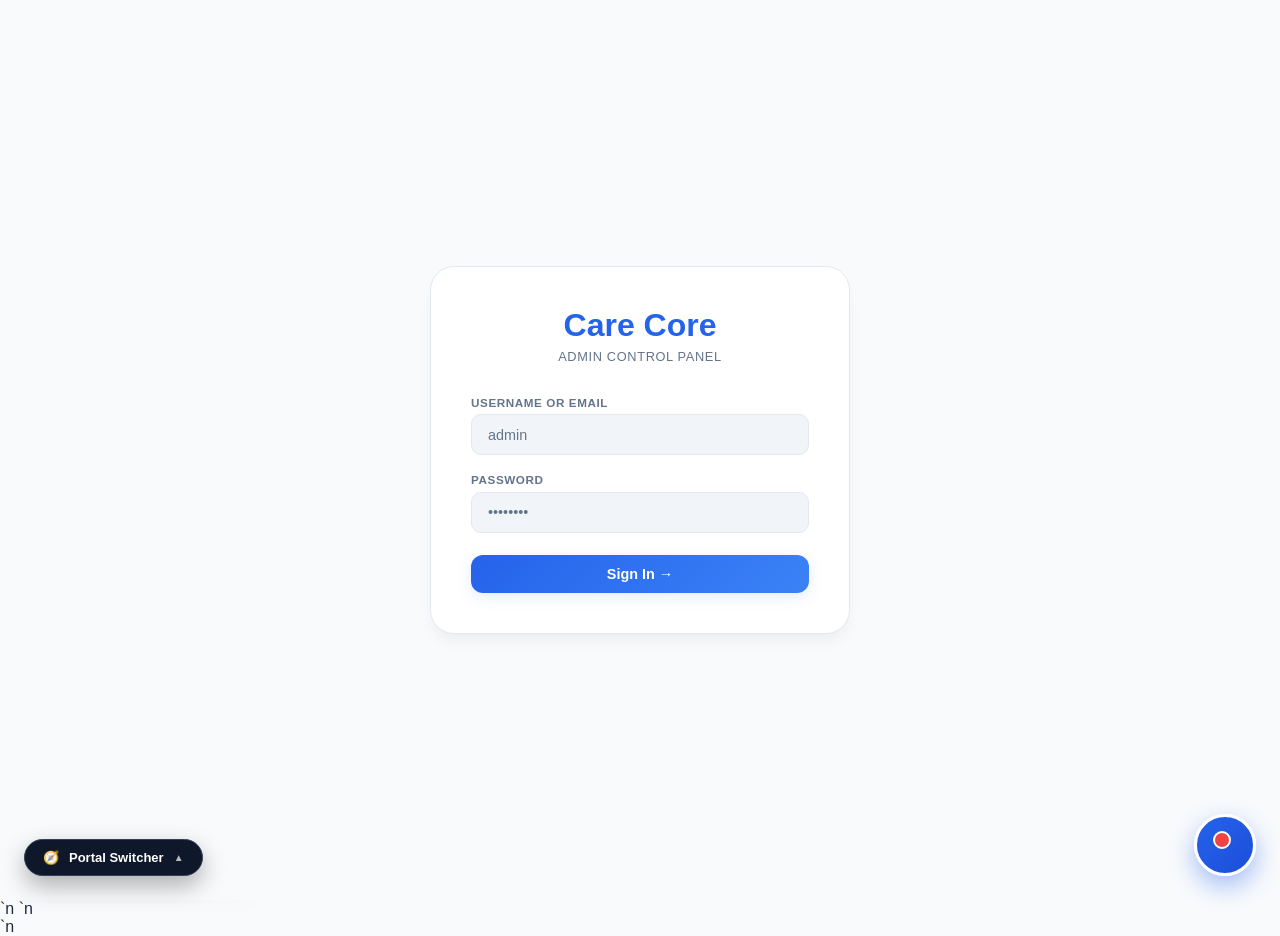
==== src/main/resources/static/admin.html @ b317d2b3 "feat: complete enterprise Spring Boot 3 smart clinic & OPD queue management system with full REST AP" ====
<!DOCTYPE html>
<html lang="en" data-theme="light">
<head>
<meta charset="UTF-8">
<meta name="viewport" content="width=device-width, initial-scale=1.0">
<title>Care Core — Admin Control Panel</title>
<link href="style.css" rel="stylesheet">
<link href="https://fonts.googleapis.com/css2?family=DM+Serif+Display:ital@0;1&family=DM+Sans:wght@300;400;500;600;700&family=JetBrains+Mono:wght@400;700&display=swap" rel="stylesheet">
<!-- <style>
/* ───── THEME ───── */
:root{
  --bg:#f0f4f8;--bg-mid:#ffffff;--surface:rgba(255,255,255,0.9);--surface2:rgba(0,0,0,0.04);
  --border:rgba(0,0,0,0.08);--gold:#a8731a;--gold-lt:#d4a843;--gold-glow:rgba(168,115,26,0.15);
  --text:#1a2535;--muted:#64748b;--red:#dc2626;--green:#16a34a;--amber:#d97706;--blue:#1d6fa4;
  --shadow:0 2px 12px rgba(0,0,0,0.07);--shadow-lg:0 8px 40px rgba(0,0,0,0.11);--radius:16px;
  --sidebar-w:255px;
}
[data-theme="dark"]{
  --bg:#08131f;--bg-mid:#0d1e30;--surface:rgba(255,255,255,0.05);--surface2:rgba(255,255,255,0.03);
  --border:rgba(201,168,76,0.16);--gold:#c9a84c;--gold-lt:#e8c97a;--gold-glow:rgba(201,168,76,0.20);
  --text:#eee8da;--muted:rgba(238,232,218,0.52);--red:#e05252;--green:#4caf7d;--amber:#e8a030;--blue:#5bb8f5;
  --shadow:0 2px 12px rgba(0,0,0,0.40);--shadow-lg:0 8px 40px rgba(0,0,0,0.55);
}
*,*::before,*::after{margin:0;padding:0;box-sizing:border-box}
body{font-family:'DM Sans',sans-serif;background:var(--bg);color:var(--text);min-height:100vh;display:flex;transition:background .35s,color .35s;overflow-x:hidden}

/* bg grid */
.bg-grid{position:fixed;inset:0;background-image:linear-gradient(rgba(168,115,26,.02) 1px,transparent 1px),linear-gradient(90deg,rgba(168,115,26,.02) 1px,transparent 1px);background-size:56px 56px;pointer-events:none;z-index:0}
[data-theme="dark"] .bg-grid{background-image:linear-gradient(rgba(201,168,76,.015) 1px,transparent 1px),linear-gradient(90deg,rgba(201,168,76,.015) 1px,transparent 1px)}

/* ───── LOGIN SCREEN ───── */
#loginScreen{
  position:fixed;inset:0;z-index:999;background:var(--bg);display:flex;align-items:center;justify-content:center;
  animation:fadeIn .4s ease;
}
.login-card{
  width:420px;background:var(--surface);border:1px solid var(--border);border-radius:24px;
  padding:2.5rem;box-shadow:var(--shadow-lg);backdrop-filter:blur(20px);
}
.login-brand{text-align:center;margin-bottom:2rem}
.login-brand h1{font-family:'DM Serif Display',serif;font-size:2rem;color:var(--gold)}
.login-brand p{font-size:.8rem;color:var(--muted);margin-top:.3rem;letter-spacing:.05em;text-transform:uppercase}
.form-group{margin-bottom:1.1rem}
.form-group label{font-size:.75rem;font-weight:600;color:var(--muted);text-transform:uppercase;letter-spacing:.06em;display:block;margin-bottom:.4rem}
.form-group input{
  width:100%;padding:.7rem 1rem;border:1.5px solid var(--border);border-radius:10px;
  background:var(--surface2);color:var(--text);font-family:'DM Sans',sans-serif;font-size:.9rem;
  outline:none;transition:border-color .2s;
}
.form-group input:focus{border-color:var(--gold)}
.login-err{color:var(--red);font-size:.8rem;text-align:center;margin-bottom:.75rem;display:none}
#loginScreen.hidden{display:none}

/* ───── SIDEBAR ───── */
.sidebar{
  width:var(--sidebar-w);background:var(--bg-mid);border-right:1px solid var(--border);
  display:flex;flex-direction:column;position:fixed;height:100vh;z-index:20;
  transition:background .35s,border-color .35s;box-shadow:var(--shadow);
}
.sb-header{padding:1.3rem 1.2rem 1rem;border-bottom:1px solid var(--border)}
.sb-brand{font-family:'DM Serif Display',serif;font-size:1.25rem}
.sb-brand em{color:var(--gold);font-style:normal}
.sb-brand sup{font-size:.5rem;font-family:'DM Sans',sans-serif;color:var(--muted);margin-left:4px;letter-spacing:.07em}
.sb-admin{display:flex;align-items:center;gap:.6rem;padding:.85rem 1.2rem;border-bottom:1px solid var(--border)}
.admin-avatar{width:34px;height:34px;border-radius:50%;background:linear-gradient(135deg,var(--gold),var(--gold-lt));display:flex;align-items:center;justify-content:center;font-weight:700;font-size:.8rem;color:#1a1200;flex-shrink:0}
.admin-info{overflow:hidden}
.admin-name{font-size:.84rem;font-weight:600;white-space:nowrap;overflow:hidden;text-overflow:ellipsis}
.admin-role{font-size:.65rem;color:var(--muted);text-transform:uppercase;letter-spacing:.07em}
.sb-nav{flex:1;overflow-y:auto;padding:.7rem 0}
.nav-section{font-size:.6rem;text-transform:uppercase;color:var(--muted);padding:0 1.2rem;margin:.8rem 0 .2rem;font-weight:600;letter-spacing:.08em}
.nav-item{display:flex;align-items:center;gap:.65rem;padding:.55rem 1.2rem;cursor:pointer;color:var(--muted);font-size:.84rem;border-left:2px solid transparent;transition:all .2s;user-select:none}
.nav-item:hover{background:var(--surface2);color:var(--text)}
.nav-item.active{background:rgba(168,115,26,.06);border-left-color:var(--gold);color:var(--gold)}
[data-theme="dark"] .nav-item.active{background:rgba(201,168,76,.06)}
.nav-badge{margin-left:auto;background:var(--red);color:#fff;font-size:.59rem;padding:.1rem .42rem;border-radius:8px;font-weight:700;display:none}
.nav-badge.show{display:inline-block}
.sb-footer{padding:.85rem 1.2rem;border-top:1px solid var(--border);display:flex;flex-direction:column;gap:.45rem}
.sb-footer button{width:100%;background:transparent;border:1px solid var(--border);color:var(--muted);padding:.45rem;border-radius:8px;cursor:pointer;font-family:'DM Sans',sans-serif;font-size:.8rem;transition:all .2s}
.sb-footer button:hover{border-color:var(--gold);color:var(--gold)}

/* ───── MAIN ───── */
.main{flex:1;margin-left:var(--sidebar-w);display:flex;flex-direction:column;position:relative;z-index:1;min-height:100vh}
.top-bar{position:sticky;top:0;z-index:10;padding:.75rem 1.75rem;border-bottom:1px solid var(--border);display:flex;justify-content:space-between;align-items:center;background:var(--bg-mid);backdrop-filter:blur(16px);transition:background .35s}
.top-title{font-family:'DM Serif Display',serif;font-size:1.05rem}
.top-right{display:flex;align-items:center;gap:.75rem}
.live-pill{display:flex;align-items:center;gap:.4rem;font-size:.74rem;color:var(--green)}
.live-dot{width:6px;height:6px;border-radius:50%;background:var(--green);animation:pulse 2s infinite}
@keyframes pulse{0%,100%{opacity:1}50%{opacity:.4}}
#liveClock{font-family:'JetBrains Mono',monospace;font-size:.78rem;color:var(--muted)}
.content{padding:1.5rem 1.75rem;flex:1}
.page{display:none;animation:pgIn .3s ease}
.page.active{display:block}
@keyframes pgIn{from{opacity:0;transform:translateY(8px)}to{opacity:1;transform:translateY(0)}}
@keyframes fadeIn{from{opacity:0}to{opacity:1}}

/* ───── STATS ───── */
.stats-grid{display:grid;grid-template-columns:repeat(3,1fr);gap:1rem;margin-bottom:1.25rem}
.stat-card{background:var(--surface);border:1px solid var(--border);border-radius:var(--radius);padding:1.15rem;box-shadow:var(--shadow);transition:all .22s;backdrop-filter:blur(12px);cursor:default}
.stat-card:hover{transform:translateY(-2px);box-shadow:var(--shadow-lg)}
.stat-label{font-size:.67rem;text-transform:uppercase;letter-spacing:.08em;color:var(--muted);font-weight:600;margin-bottom:.3rem}
.stat-value{font-family:'JetBrains Mono',monospace;font-size:2.1rem;font-weight:700;color:var(--gold)}
.stat-sub{font-size:.72rem;color:var(--muted);margin-top:.2rem}

/* ───── CARDS ───── */
.card{background:var(--surface);border:1px solid var(--border);border-radius:var(--radius);margin-bottom:1.25rem;overflow:hidden;backdrop-filter:blur(12px);box-shadow:var(--shadow);transition:background .35s,border-color .35s}
.card-head{padding:.95rem 1.3rem;border-bottom:1px solid var(--border);display:flex;justify-content:space-between;align-items:center;gap:.75rem;flex-wrap:wrap}
.card-head-title{font-family:'DM Serif Display',serif;font-size:.95rem;display:flex;align-items:center;gap:.4rem}
.card-head-actions{display:flex;gap:.5rem;align-items:center;flex-wrap:wrap}
.card-body{padding:1.2rem 1.3rem}

/* ───── TABLES ───── */
.tbl-wrap{overflow-x:auto}
.tbl{width:100%;border-collapse:collapse;font-size:.83rem}
.tbl th{text-align:left;font-size:.65rem;text-transform:uppercase;color:var(--muted);padding:.6rem .9rem;border-bottom:1px solid var(--border);font-weight:600;letter-spacing:.06em}
.tbl td{padding:.75rem .9rem;border-bottom:1px solid var(--border);vertical-align:middle}
.tbl tr:last-child td{border-bottom:none}
.tbl tr:hover td{background:var(--surface2)}
.tbl-empty{padding:2.5rem;text-align:center;color:var(--muted);font-size:.86rem}

/* ───── PILLS / STATUS ───── */
.pill{display:inline-flex;align-items:center;gap:.3rem;padding:.22rem .7rem;border-radius:20px;font-size:.7rem;font-weight:600;white-space:nowrap}
.pill::before{content:'';width:5px;height:5px;border-radius:50%;background:currentColor;flex-shrink:0}
.pill-pending{background:rgba(217,119,6,.1);color:var(--amber)}
.pill-approved{background:rgba(22,163,74,.1);color:var(--green)}
.pill-rejected{background:rgba(220,38,38,.1);color:var(--red)}
.pill-suspended{background:rgba(100,116,139,.12);color:var(--muted)}
.pill-active{background:rgba(22,163,74,.1);color:var(--green)}
.pill-stopped{background:rgba(220,38,38,.1);color:var(--red)}

/* ───── BUTTONS ───── */
.btn-primary{background:linear-gradient(135deg,var(--gold),var(--gold-lt));color:#1a1200;padding:.58rem 1.15rem;border-radius:10px;font-weight:600;border:none;cursor:pointer;font-family:'DM Sans',sans-serif;font-size:.87rem;transition:all .22s;display:inline-flex;align-items:center;gap:.35rem}
.btn-primary:hover{transform:translateY(-1px);box-shadow:0 4px 16px var(--gold-glow)}
.btn-sm{padding:.3rem .75rem;border-radius:8px;font-size:.76rem;border:none;cursor:pointer;font-family:'DM Sans',sans-serif;font-weight:600;transition:all .18s;display:inline-flex;align-items:center;gap:.25rem}
.btn-approve{background:rgba(22,163,74,.12);color:var(--green)}
.btn-approve:hover{background:var(--green);color:#fff}
.btn-reject{background:rgba(220,38,38,.1);color:var(--red)}
.btn-reject:hover{background:var(--red);color:#fff}
.btn-suspend{background:rgba(100,116,139,.1);color:var(--muted)}
.btn-suspend:hover{background:var(--muted);color:#fff}
.btn-start{background:rgba(22,163,74,.12);color:var(--green)}
.btn-start:hover{background:var(--green);color:#fff}
.btn-stop{background:rgba(220,38,38,.1);color:var(--red)}
.btn-stop:hover{background:var(--red);color:#fff}
.btn-outline{background:transparent;border:1.5px solid var(--border);color:var(--text);padding:.55rem 1.1rem;border-radius:10px;font-weight:600;cursor:pointer;font-family:'DM Sans',sans-serif;font-size:.87rem;transition:all .22s;display:inline-flex;align-items:center;gap:.35rem}
.btn-outline:hover{border-color:var(--gold);color:var(--gold)}
.btn-danger{background:rgba(220,38,38,.1);color:var(--red);padding:.55rem 1.1rem;border-radius:10px;font-weight:600;border:1.5px solid rgba(220,38,38,.2);cursor:pointer;font-family:'DM Sans',sans-serif;font-size:.87rem;transition:all .22s}
.btn-danger:hover{background:var(--red);color:#fff}
button:disabled{opacity:.45;cursor:not-allowed;transform:none!important}

/* ───── SEARCH / FILTER ───── */
.filter-bar{display:flex;gap:.6rem;align-items:center;flex-wrap:wrap}
.search-input{padding:.45rem .85rem;border:1.5px solid var(--border);border-radius:9px;background:var(--surface2);color:var(--text);font-family:'DM Sans',sans-serif;font-size:.83rem;outline:none;transition:border-color .2s;min-width:200px}
.search-input:focus{border-color:var(--gold)}
.filter-select{padding:.45rem .75rem;border:1.5px solid var(--border);border-radius:9px;background:var(--surface2);color:var(--text);font-family:'DM Sans',sans-serif;font-size:.83rem;outline:none;cursor:pointer;transition:border-color .2s}
.filter-select:focus{border-color:var(--gold)}

/* ───── SERVICE TOGGLE ───── */
.service-row{display:flex;align-items:center;justify-content:space-between;padding:.85rem 1.3rem;border-bottom:1px solid var(--border)}
.service-row:last-child{border-bottom:none}
.service-info{display:flex;align-items:center;gap:.85rem}
.service-avatar{width:38px;height:38px;border-radius:10px;background:linear-gradient(135deg,var(--gold),var(--gold-lt));display:flex;align-items:center;justify-content:center;font-family:'DM Serif Display',serif;font-size:.95rem;color:#1a1200;font-weight:700;flex-shrink:0}
.service-name{font-size:.88rem;font-weight:600}
.service-spec{font-size:.73rem;color:var(--muted)}
.service-controls{display:flex;align-items:center;gap:.55rem}

/* ───── TOGGLE SWITCH ───── */
.toggle-wrap{display:flex;align-items:center;gap:.55rem}
.toggle{position:relative;width:42px;height:22px}
.toggle input{opacity:0;width:0;height:0}
.toggle-slider{position:absolute;inset:0;background:var(--border);border-radius:20px;cursor:pointer;transition:.25s}
.toggle-slider::before{content:'';position:absolute;width:16px;height:16px;top:3px;left:3px;background:#fff;border-radius:50%;transition:.25s}
.toggle input:checked+.toggle-slider{background:var(--green)}
.toggle input:checked+.toggle-slider::before{transform:translateX(20px)}
.toggle-label{font-size:.76rem;font-weight:600;color:var(--muted)}

/* ───── MODAL ───── */
.modal-overlay{position:fixed;inset:0;background:rgba(0,0,0,.45);z-index:500;display:none;align-items:center;justify-content:center;backdrop-filter:blur(4px)}
.modal-overlay.open{display:flex;animation:fadeIn .2s ease}
.modal{background:var(--bg-mid);border:1px solid var(--border);border-radius:20px;width:520px;max-width:95vw;max-height:85vh;overflow:hidden;display:flex;flex-direction:column;box-shadow:var(--shadow-lg)}
.modal-head{padding:1.1rem 1.4rem;border-bottom:1px solid var(--border);display:flex;align-items:center;justify-content:space-between}
.modal-title{font-family:'DM Serif Display',serif;font-size:1.1rem}
.modal-close{background:none;border:none;cursor:pointer;font-size:1.3rem;color:var(--muted);line-height:1;padding:.2rem;transition:color .2s}
.modal-close:hover{color:var(--red)}
.modal-body{padding:1.3rem 1.4rem;overflow-y:auto;flex:1}
.modal-foot{padding:.85rem 1.4rem;border-top:1px solid var(--border);display:flex;gap:.6rem;justify-content:flex-end}
.detail-row{display:flex;gap:.5rem;margin-bottom:.55rem;font-size:.85rem}
.detail-label{color:var(--muted);min-width:130px;flex-shrink:0;font-size:.78rem;font-weight:600;text-transform:uppercase;letter-spacing:.04em;padding-top:.05rem}
.detail-val{color:var(--text);font-weight:500}

/* ───── NOTICE AREA ───── */
.notice-editor{display:flex;gap:.6rem;align-items:flex-start}
textarea.notice-input{flex:1;padding:.7rem 1rem;border:1.5px solid var(--border);border-radius:10px;background:var(--surface2);color:var(--text);font-family:'DM Sans',sans-serif;font-size:.87rem;outline:none;resize:vertical;min-height:70px;transition:border-color .2s}
textarea.notice-input:focus{border-color:var(--gold)}

/* ───── PATIENT CHART ───── */
.patient-mini{display:flex;align-items:center;gap:.6rem}
.patient-dot{width:28px;height:28px;border-radius:50%;background:linear-gradient(135deg,var(--blue),#3d9dd1);display:flex;align-items:center;justify-content:center;font-size:.68rem;font-weight:700;color:#fff;flex-shrink:0}

/* ───── TOAST ───── */
.toast-area{position:fixed;bottom:1.5rem;right:1.5rem;z-index:9999;display:flex;flex-direction:column;gap:.5rem}
.toast{background:var(--bg-mid);border:1px solid var(--border);border-radius:12px;padding:.75rem 1.1rem;font-size:.82rem;box-shadow:var(--shadow-lg);animation:slideUp .3s ease;display:flex;align-items:center;gap:.5rem;min-width:240px;max-width:340px}
.toast.success{border-left:3px solid var(--green)}
.toast.error{border-left:3px solid var(--red)}
.toast.info{border-left:3px solid var(--blue)}
@keyframes slideUp{from{opacity:0;transform:translateY(12px)}to{opacity:1;transform:translateY(0)}}


/* ───── RESPONSIVE ───── */
@media(max-width:900px){
  .stats-grid{grid-template-columns:repeat(2,1fr)}
}
@media(max-width:640px){
  :root{--sidebar-w:0px}
  .sidebar{transform:translateX(-100%)}
  .stats-grid{grid-template-columns:1fr 1fr}
}

/* ───── SECTION HEADING ───── */
.sec-heading{font-family:'DM Serif Display',serif;font-size:1.35rem;margin-bottom:1.1rem;display:flex;align-items:center;gap:.5rem}
.sec-sub{font-size:.8rem;color:var(--muted);font-family:'DM Sans',sans-serif;font-weight:400;margin-left:.25rem}
</style> -->
</head>
<body>
<div class="bg-grid"></div>

<!-- ─── LOGIN ─── -->
<div id="loginScreen">
  <div class="login-card">
    <div class="login-brand">
      <h1>Care Core</h1>
      <p>Admin Control Panel</p>
    </div>
    <div id="loginErr" class="login-err">Invalid credentials. Please try again.</div>
    <div class="form-group">
      <label>Username or Email</label>
      <input type="text" id="loginUser" placeholder="admin" autocomplete="username">
    </div>
    <div class="form-group">
      <label>Password</label>
      <input type="password" id="loginPass" placeholder="••••••••" autocomplete="current-password">
    </div>
    <button class="btn-primary" style="width:100%;justify-content:center;margin-top:.3rem" id="loginBtn" onclick="doLogin()">
      Sign In →
    </button>
  </div>
</div>

<!-- ─── APP SHELL ─── -->
<aside class="sidebar" id="sidebar">
  <div class="sb-header">
    <div class="sb-brand" style="display:inline-flex;align-items:center;gap:10px;font-weight:700;font-size:1.25rem;"><div style="width:36px;height:36px;background:#2563eb;color:#fff;border-radius:10px;display:inline-flex;align-items:center;justify-content:center;font-size:1.2rem;"><i class="bi bi-heart-pulse-fill"></i></div><span>Care<span style="color:#2563eb;">Core</span></span></div>
  </div>
  <div class="sb-admin">
    <div class="admin-avatar" id="avatarInit">A</div>
    <div class="admin-info">
      <div class="admin-name" id="adminNameSB">Administrator</div>
      <div class="admin-role" id="adminRoleSB">superadmin</div>
    </div>
  </div>
  <nav class="sb-nav">
    <div class="nav-section">Overview</div>
    <div class="nav-item active" onclick="nav('dashboard')">
      <svg width="15" height="15" viewBox="0 0 24 24" fill="none" stroke="currentColor" stroke-width="2"><rect x="3" y="3" width="7" height="7"/><rect x="14" y="3" width="7" height="7"/><rect x="14" y="14" width="7" height="7"/><rect x="3" y="14" width="7" height="7"/></svg>
      Dashboard
    </div>
    <div class="nav-section">Doctors</div>
    <div class="nav-item" onclick="nav('pending')">
      <svg width="15" height="15" viewBox="0 0 24 24" fill="none" stroke="currentColor" stroke-width="2"><circle cx="12" cy="12" r="10"/><polyline points="12 6 12 12 16 14"/></svg>
      Pending Requests
      <span class="nav-badge" id="pendingBadge">0</span>
    </div>
    <div class="nav-item" onclick="nav('doctors')">
      <svg width="15" height="15" viewBox="0 0 24 24" fill="none" stroke="currentColor" stroke-width="2"><path d="M17 21v-2a4 4 0 0 0-4-4H5a4 4 0 0 0-4 4v2"/><circle cx="9" cy="7" r="4"/><path d="M23 21v-2a4 4 0 0 0-3-3.87"/><path d="M16 3.13a4 4 0 0 1 0 7.75"/></svg>
      All Doctors
    </div>
    <div class="nav-item" onclick="nav('services')">
      <svg width="15" height="15" viewBox="0 0 24 24" fill="none" stroke="currentColor" stroke-width="2"><path d="M22 12h-4l-3 9L9 3l-3 9H2"/></svg>
      Service Control
    </div>
    <div class="nav-section">Patients</div>
    <div class="nav-item" onclick="nav('patients')">
      <svg width="15" height="15" viewBox="0 0 24 24" fill="none" stroke="currentColor" stroke-width="2"><path d="M20 21v-2a4 4 0 0 0-4-4H8a4 4 0 0 0-4 4v2"/><circle cx="12" cy="7" r="4"/></svg>
      Patient Database
    </div>
    <div class="nav-section">System</div>
    <div class="nav-item" onclick="nav(otice')">
      <svg width="15" height="15" viewBox="0 0 24 24" fill="none" stroke="currentColor" stroke-width="2"><path d="M18 8h1a4 4 0 0 1 0 8h-1"/><path d="M2 8h16v9a4 4 0 0 1-4 4H6a4 4 0 0 1-4-4V8z"/><line x1="6" y1="1" x2="6" y2="4"/><line x1="10" y1="1" x2="10" y2="4"/><line x1="14" y1="1" x2="14" y2="4"/></svg>
      Notice Board
    </div>
  </nav>
  <div class="sb-footer">
    <button onclick="toggleTheme()">☾ Toggle Theme</button>
    <button onclick="doLogout()">↩ Sign Out</button>
  </div>
</aside>

<!-- ─── MAIN CONTENT ─── -->
<main class="main" id="mainContent">
  <div class="top-bar">
    <div class="top-title" id="pageTitle">Dashboard</div>
    <div class="top-right">
      <div class="live-pill"><span class="live-dot"></span> Live</div>
      <div id="liveClock">--:--:--</div>
    </div>
  </div>
  <div class="content">

    <!-- ── DASHBOARD ── -->
    <div class="page active" id="page-dashboard">
      <div class="sec-heading">Overview <span class="sec-sub">Today's snapshot</span></div>
      <div class="stats-grid">
        <div class="stat-card">
          <div class="stat-label">Total Doctors</div>
          <div class="stat-value" id="s-docs">—</div>
          <div class="stat-sub" id="s-docs-sub">approved on platform</div>
        </div>
        <div class="stat-card">
          <div class="stat-label">Pending Approvals</div>
          <div class="stat-value" id="s-pending" style="color:var(--amber)">—</div>
          <div class="stat-sub">awaiting review</div>
        </div>
        <div class="stat-card">
          <div class="stat-label">Total Patients</div>
          <div class="stat-value" id="s-patients" style="color:var(--blue)">—</div>
          <div class="stat-sub">registered</div>
        </div>
      </div>
      <div>
        <div class="card">
          <div class="card-head"><span class="card-head-title">⏳ Pending Requests</span><button class="btn-sm btn-approve" onclick="nav('pending')">View All</button></div>
          <div class="card-body" id="dash-pending-list"><div class="tbl-empty">Loading…</div></div>
        </div>
      </div>
    </div>

    <!-- ── PENDING REQUESTS ── -->
    <div class="page" id="page-pending">
      <div class="sec-heading">Pending Requests <span class="sec-sub">Doctor registration approvals</span></div>
      <div class="card">
        <div class="card-head">
          <span class="card-head-title">🕐 Awaiting Review</span>
          <button class="btn-outline" onclick="loadDoctors('pending')" style="font-size:.78rem;padding:.35rem .8rem">↻ Refresh</button>
        </div>
        <div class="tbl-wrap">
          <table class="tbl">
            <thead>
              <tr>
                <th>Doctor</th><th>Specialization</th><th>Qualification</th><th>Reg. No.</th><th>Experience</th><th>Applied</th><th>Actions</th>
              </tr>
            </thead>
            <tbody id="pendingTbody"><tr><td colspan="7" class="tbl-empty">Loading…</td></tr></tbody>
          </table>
        </div>
      </div>
    </div>

    <!-- ── ALL DOCTORS ── -->
    <div class="page" id="page-doctors">
      <div class="sec-heading">All Doctors <span class="sec-sub">Full registry</span></div>
      <div class="card">
        <div class="card-head">
          <span class="card-head-title">👨‍⚕️ Doctor Registry</span>
          <div class="card-head-actions">
            <input class="search-input" type="text" placeholder="Search name / email…" id="docSearch" oninput="filterDoctors()">
            <select class="filter-select" id="docStatusFilter" onchange="filterDoctors()">
              <option value="">All Status</option>
              <option value="approved">Approved</option>
              <option value="pending">Pending</option>
              <option value="rejected">Rejected</option>
              <option value="suspended">Suspended</option>
            </select>
          </div>
        </div>
        <div class="tbl-wrap">
          <table class="tbl">
            <thead>
              <tr>
                <th>Doctor</th><th>Specialization</th><th>Fee</th><th>Status</th><th>Service</th><th>Joined</th><th>Actions</th>
              </tr>
            </thead>
            <tbody id="doctorsTbody"><tr><td colspan="7" class="tbl-empty">Loading…</td></tr></tbody>
          </table>
        </div>
      </div>
    </div>

    <!-- ── SERVICE CONTROL ── -->
    <div class="page" id="page-services">
      <div class="sec-heading">Service Control <span class="sec-sub">Start / stop individual doctor services</span></div>
      <div class="card">
        <div class="card-head">
          <span class="card-head-title">⚡ Active Doctor Services</span>
          <div class="card-head-actions">
            <button class="btn-sm btn-start" onclick="bulkService(true)">▶ Start All</button>
            <button class="btn-sm btn-stop" onclick="bulkService(false)">■ Stop All</button>
            <button class="btn-outline" onclick="loadServices()" style="font-size:.78rem;padding:.35rem .8rem">↻ Refresh</button>
          </div>
        </div>
        <div id="servicesBody"><div class="tbl-empty" style="padding:2rem">Loading…</div></div>
      </div>
    </div>

    <!-- ── PATIENTS ── -->
    <div class="page" id="page-patients">
      <div class="sec-heading">Patient Database <span class="sec-sub">All registered patients</span></div>
      <div class="card">
        <div class="card-head">
          <span class="card-head-title">🏥 Patient Records</span>
          <div class="card-head-actions">
            <input class="search-input" type="text" placeholder="Search name / contact…" id="ptSearch" oninput="filterPatients()">
          </div>
        </div>
        <div class="tbl-wrap">
          <table class="tbl">
            <thead>
              <tr>
                <th>Patient</th><th>Age</th><th>Gender</th><th>Contact</th><th>Blood Group</th><th>Visits</th><th>Registered</th><th>Actions</th>
              </tr>
            </thead>
            <tbody id="patientsTbody"><tr><td colspan="8" class="tbl-empty">Loading…</td></tr></tbody>
          </table>
        </div>
      </div>
    </div>


    <!-- ── NOTICE BOARD ── -->
    <div class="page" id="page-notice">
      <div class="sec-heading">Notice Board <span class="sec-sub">Global clinic announcement</span></div>
      <div class="card">
        <div class="card-head"><span class="card-head-title">📢 Global Notice</span></div>
        <div class="card-body">
          <p style="font-size:.82rem;color:var(--muted);margin-bottom:.9rem">
            This notice is broadcast <strong>globally</strong> — it appears on <em>every</em> doctor’s notice board and on the patient portal. Individual doctors may also post their own separate notices.
          </p>
          <div style="background:rgba(168,115,26,.06);border:1px solid rgba(168,115,26,.22);border-radius:10px;padding:.85rem 1rem;margin-bottom:1rem;font-size:.87rem;color:var(--gold)" id="currentNotice">Loading…</div>
          <div class="notice-editor">
            <textarea class="notice-input" id="noticeText" placeholder="Enter clinic-wide notice visible to all doctors and patients…"></textarea>
            <button class="btn-primary" onclick="updateNotice()">📡 Broadcast to All</button>
          </div>
        </div>
      </div>
    </div>

  </div><!-- /content -->
</main>

<!-- ─── DOCTOR DETAIL MODAL ─── -->
<div class="modal-overlay" id="doctorModal">
  <div class="modal">
    <div class="modal-head">
      <div class="modal-title" id="modalDrName">Doctor Details</div>
      <button class="modal-close" onclick="closeModal('doctorModal')">✕</button>
    </div>
    <div class="modal-body" id="modalDrBody"></div>
    <div class="modal-foot" id="modalDrFoot"></div>
  </div>
</div>

<!-- ─── PATIENT DETAIL MODAL ─── -->
<div class="modal-overlay" id="patientModal">
  <div class="modal">
    <div class="modal-head">
      <div class="modal-title" id="modalPtName">Patient Details</div>
      <button class="modal-close" onclick="closeModal('patientModal')">✕</button>
    </div>
    <div class="modal-body" id="modalPtBody"></div>
    <div class="modal-foot">
      <button class="btn-outline" onclick="closeModal('patientModal')">Close</button>
    </div>
  </div>
</div>

<!-- ─── REJECT REASON MODAL ─── -->
<div class="modal-overlay" id="rejectModal">
  <div class="modal">
    <div class="modal-head">
      <div class="modal-title">Reject Doctor</div>
      <button class="modal-close" onclick="closeModal('rejectModal')">✕</button>
    </div>
    <div class="modal-body">
      <p style="font-size:.85rem;color:var(--muted);margin-bottom:.8rem">Please provide a reason for rejection. This may be communicated to the applicant.</p>
      <div class="form-group">
        <label>Reason</label>
        <textarea class="notice-input" id="rejectReason" placeholder="e.g. Registration number could not be verified…" style="min-height:90px"></textarea>
      </div>
    </div>
    <div class="modal-foot">
      <button class="btn-outline" onclick="closeModal('rejectModal')">Cancel</button>
      <button class="btn-danger" onclick="confirmReject()">Reject Doctor</button>
    </div>
  </div>
</div>

<!-- ─── TOAST AREA ─── -->
<div class="toast-area" id="toastArea"></div>

<script>
// ─── STATE ────────────────────────────────────────────────────────────────────
let TOKEN = localStorage.getItem('adminToken') || '';
let ADMIN_INFO = JSON.parse(localStorage.getItem('adminInfo') || '{}');
let allDoctors = [];
let allPatients = [];
let rejectTargetId = null;
const API = '';  // same origin

// ─── INIT ─────────────────────────────────────────────────────────────────────
window.addEventListener('DOMContentLoaded', () => {
  tickClock();
  setInterval(tickClock, 1000);
  if (TOKEN) {
    showApp();
  }
  document.getElementById('loginPass').addEventListener('keydown', e => {
    if (e.key === 'Enter') doLogin();
  });
});

function tickClock() {
  const n = new Date();
  document.getElementById('liveClock').textContent =
    [n.getHours(),n.getMinutes(),n.getSeconds()].map(x=>String(x).padStart(2,'0')).join(':');
}

// ─── AUTH ─────────────────────────────────────────────────────────────────────
async function doLogin() {
  const username = document.getElementById('loginUser').value.trim();
  const password = document.getElementById('loginPass').value;
  const btn = document.getElementById('loginBtn');
  const err = document.getElementById('loginErr');
  err.style.display = 'none';
  btn.disabled = true; btn.textContent = 'Signing in…';
  try {
    const r = await fetch(`${API}/api/auth/admin/login`, {
      method:'POST', headers:{'Content-Type':'application/json'},
      body: JSON.stringify({ username, password })
    });
    const d = await r.json();
    if (!r.ok) throw new Error(d.error || 'Login failed');
    TOKEN = d.token;
    ADMIN_INFO = d.admin;
    localStorage.setItem('adminToken', TOKEN);
    localStorage.setItem('adminInfo', JSON.stringify(ADMIN_INFO));
    showApp();
  } catch(e) {
    err.textContent = e.message;
    err.style.display = 'block';
  } finally {
    btn.disabled = false; btn.textContent = 'Sign In →';
  }
}

function showApp() {
  document.getElementById('loginScreen').classList.add('hidden');
  const nm = ADMIN_INFO.full_name || 'Admin';
  document.getElementById('adminNameSB').textContent = nm;
  document.getElementById('adminRoleSB').textContent = ADMIN_INFO.role || 'admin';
  document.getElementById('avatarInit').textContent = nm.charAt(0).toUpperCase();
  loadDashboard();
  loadDoctors();
  loadPatients();
  loadNotice();
}

function doLogout() {
  TOKEN = ''; ADMIN_INFO = {};
  localStorage.removeItem('adminToken'); localStorage.removeItem('adminInfo');
  location.reload();
}

// ─── NAVIGATION ───────────────────────────────────────────────────────────────
const PAGE_TITLES = {
  dashboard:'Dashboard', pending:'Pending Requests', doctors:'All Doctors',
  services:'Service Control', patients:'Patient Database', notice:otice Board'
};

function nav(id) {
  document.querySelectorAll('.page').forEach(p => p.classList.remove('active'));
  document.querySelectorAll('.nav-item').forEach(i => i.classList.remove('active'));
  document.getElementById('page-'+id).classList.add('active');
  document.querySelectorAll('.nav-item').forEach(i => {
    if (i.getAttribute('onclick') && i.getAttribute('onclick').includes(`'${id}'`)) i.classList.add('active');
  });
  document.getElementById('pageTitle').textContent = PAGE_TITLES[id] || id;
  if (id === 'pending') loadDoctors('pending');
  if (id === 'doctors') loadDoctors();
  if (id === 'services') loadServices();
  if (id === 'patients') loadPatients();
}

// ─── API HELPERS ──────────────────────────────────────────────────────────────
async function api(path, opts={}) {
  const r = await fetch(API + path, {
    ...opts,
    headers: { 'Content-Type':'application/json', 'Authorization':'Bearer '+TOKEN, ...(opts.headers||{}) }
  });
  const d = await r.json();
  if (!r.ok) throw new Error(d.error || 'Request failed');
  return d;
}

// ─── TOAST ────────────────────────────────────────────────────────────────────
function toast(msg, type='info') {
  const el = document.createElement('div');
  el.className = `toast ${type}`;
  const icons = {success:'✓', error:'✕', info:'ℹ'};
  el.innerHTML = `<span>${icons[type]||'ℹ'}</span> ${msg}`;
  document.getElementById('toastArea').appendChild(el);
  setTimeout(() => el.remove(), 3800);
}

// ─── DASHBOARD ────────────────────────────────────────────────────────────────
async function loadDashboard() {
  try {
    const [docs, patients, metrics] = await Promise.all([
      api('/api/admin/doctors'),
      api('/api/admin/patients'),
      api('/api/metrics')
    ]);
    const approved = docs.filter(d=>d.approval_status==='approved').length;
    const pending  = docs.filter(d=>d.approval_status==='pending').length;
    document.getElementById('s-docs').textContent = approved;
    document.getElementById('s-docs-sub').textContent = `${docs.length} total registered`;
    document.getElementById('s-pending').textContent = pending;
    document.getElementById('s-patients').textContent = patients.length;
    // pending badge
    const badge = document.getElementById('pendingBadge');
    if (pending > 0) { badge.textContent = pending; badge.classList.add('show'); }
    else badge.classList.remove('show');
    // dash pending list
    const pend = docs.filter(d=>d.approval_status==='pending').slice(0,5);
    const pl = document.getElementById('dash-pending-list');
    if (!pend.length) { pl.innerHTML = '<div class="tbl-empty">No pending requests</div>'; return; }
    pl.innerHTML = pend.map(d=>`
      <div style="display:flex;align-items:center;justify-content:space-between;padding:.6rem 0;border-bottom:1px solid var(--border)">
        <div>
          <div style="font-size:.86rem;font-weight:600">${esc(d.full_name)}</div>
          <div style="font-size:.73rem;color:var(--muted)">${esc(d.specialization)} · ${esc(d.qualification)}</div>
        </div>
        <div style="display:flex;gap:.4rem">
          <button class="btn-sm btn-approve" onclick="approveDoctor(${d.id})">✓ Approve</button>
          <button class="btn-sm btn-reject" onclick="openReject(${d.id})">✕</button>
        </div>
      </div>
    `).join('');
  } catch(e) { toast('Failed to load dashboard: '+e.message,'error'); }
}

// ─── DOCTORS ──────────────────────────────────────────────────────────────────
async function loadDoctors(statusFilter) {
  try {
    const url = statusFilter ? `/api/admin/doctors?status=${statusFilter}` : '/api/admin/doctors';
    allDoctors = await api(url);
    if (statusFilter === 'pending') renderPending();
    else renderDoctors();
  } catch(e) { toast('Failed to load doctors: '+e.message,'error'); }
}

function renderPending() {
  const tb = document.getElementById('pendingTbody');
  const rows = allDoctors.filter(d=>d.approval_status==='pending');
  if (!rows.length) { tb.innerHTML='<tr><td colspan="7" class="tbl-empty">No pending requests 🎉</td></tr>'; return; }
  tb.innerHTML = rows.map(d=>`
    <tr>
      <td>
        <div style="font-weight:600;font-size:.86rem">${esc(d.full_name)}</div>
        <div style="font-size:.72rem;color:var(--muted)">${esc(d.email)}</div>
      </td>
      <td>${esc(d.specialization)}</td>
      <td>${esc(d.qualification)}</td>
      <td><span style="font-family:'JetBrains Mono',monospace;font-size:.78rem">${esc(d.registration_number)}</span></td>
      <td>${d.years_experience||0} yrs</td>
      <td style="font-size:.78rem;color:var(--muted)">${fmtDate(d.created_at)}</td>
      <td>
        <div style="display:flex;gap:.4rem">
          <button class="btn-sm btn-approve" onclick="approveDoctor(${d.id})">✓ Approve</button>
          <button class="btn-sm btn-reject" onclick="openReject(${d.id})">✕ Reject</button>
          <button class="btn-sm btn-suspend" onclick="openDoctorDetail(${d.id})">👁 View</button>
        </div>
      </td>
    </tr>
  `).join('');
}

function renderDoctors() {
  const q = (document.getElementById('docSearch')?.value||'').toLowerCase();
  const st = document.getElementById('docStatusFilter')?.value||'';
  let rows = allDoctors;
  if (q) rows = rows.filter(d=>(d.full_name||'').toLowerCase().includes(q)||(d.email||'').toLowerCase().includes(q));
  if (st) rows = rows.filter(d=>d.approval_status===st);
  const tb = document.getElementById('doctorsTbody');
  if (!rows.length) { tb.innerHTML='<tr><td colspan="7" class="tbl-empty">No doctors found</td></tr>'; return; }
  tb.innerHTML = rows.map(d=>{
    const st_pill = `<span class="pill pill-${d.approval_status}">${d.approval_status}</span>`;
    const svc_pill = d.is_active
      ? `<span class="pill pill-active">Active</span>`
      : `<span class="pill pill-stopped">Stopped</span>`;
    return `<tr>
      <td>
        <div style="font-weight:600;font-size:.86rem">${esc(d.full_name)}</div>
        <div style="font-size:.72rem;color:var(--muted)">${esc(d.email)}</div>
      </td>
      <td>${esc(d.specialization)}</td>
      <td style="font-family:'JetBrains Mono',monospace;font-size:.82rem">₹${d.consultation_fee||0}</td>
      <td>${st_pill}</td>
      <td>${svc_pill}</td>
      <td style="font-size:.78rem;color:var(--muted)">${fmtDate(d.created_at)}</td>
      <td>
        <div style="display:flex;gap:.35rem;flex-wrap:wrap">
          <button class="btn-sm btn-suspend" onclick="openDoctorDetail(${d.id})">👁 Detail</button>
          ${d.approval_status==='pending'?`<button class="btn-sm btn-approve" onclick="approveDoctor(${d.id})">✓</button><button class="btn-sm btn-reject" onclick="openReject(${d.id})">✕</button>`:''}
          ${d.approval_status==='approved'?`<button class="btn-sm btn-reject" onclick="suspendDoctor(${d.id})">⏸ Suspend</button>`:''}
          ${d.approval_status==='suspended'||d.approval_status==='rejected'?`<button class="btn-sm btn-approve" onclick="approveDoctor(${d.id})">✓ Reinstate</button>`:''}
        </div>
      </td>
    </tr>`;
  }).join('');
}

function filterDoctors() { renderDoctors(); }

function openDoctorDetail(id) {
  const d = allDoctors.find(x=>x.id===id);
  if (!d) return;
  document.getElementById('modalDrName').textContent = d.full_name;
  document.getElementById('modalDrBody').innerHTML = `
    <div class="detail-row"><span class="detail-label">Email</span><span class="detail-val">${esc(d.email)}</span></div>
    <div class="detail-row"><span class="detail-label">Phone</span><span class="detail-val">${esc(d.phone||'—')}</span></div>
    <div class="detail-row"><span class="detail-label">Specialization</span><span class="detail-val">${esc(d.specialization)}</span></div>
    <div class="detail-row"><span class="detail-label">Qualification</span><span class="detail-val">${esc(d.qualification)}</span></div>
    <div class="detail-row"><span class="detail-label">Reg. Number</span><span class="detail-val" style="font-family:'JetBrains Mono',monospace">${esc(d.registration_number)}</span></div>
    <div class="detail-row"><span class="detail-label">Experience</span><span class="detail-val">${d.years_experience||0} years</span></div>
    <div class="detail-row"><span class="detail-label">Consultation Fee</span><span class="detail-val">₹${d.consultation_fee||0}</span></div>
    <div class="detail-row"><span class="detail-label">Status</span><span class="detail-val"><span class="pill pill-${d.approval_status}">${d.approval_status}</span></span></div>
    <div class="detail-row"><span class="detail-label">Service Active</span><span class="detail-val">${d.is_active?'<span class="pill pill-active">Yes</span>':'<span class="pill pill-stopped">No</span>'}</span></div>
    <div class="detail-row"><span class="detail-label">Registered</span><span class="detail-val">${fmtDate(d.created_at)}</span></div>
    ${d.profile_bio?`<div class="detail-row"><span class="detail-label">Bio</span><span class="detail-val" style="white-space:pre-wrap">${esc(d.profile_bio)}</span></div>`:''}
    ${d.rejection_reason?`<div class="detail-row"><span class="detail-label">Reject Reason</span><span class="detail-val" style="color:var(--red)">${esc(d.rejection_reason)}</span></div>`:''}
    ${d.approved_by_name?`<div class="detail-row"><span class="detail-label">Approved By</span><span class="detail-val">${esc(d.approved_by_name)}</span></div>`:''}
    ${d.last_login?`<div class="detail-row"><span class="detail-label">Last Login</span><span class="detail-val">${fmtDate(d.last_login)}</span></div>`:''}
  `;
  const foot = document.getElementById('modalDrFoot');
  foot.innerHTML = '';
  const close = btn('Close','btn-outline',`closeModal('doctorModal')`);
  foot.appendChild(close);
  if (d.approval_status==='pending') {
    foot.appendChild(btn('✓ Approve','btn-approve btn-sm',`approveDoctor(${d.id});closeModal('doctorModal')`));
    foot.appendChild(btn('✕ Reject','btn-reject btn-sm',`closeModal('doctorModal');openReject(${d.id})`));
  }
  if (d.approval_status==='approved') {
    foot.appendChild(btn('⏸ Suspend','btn-suspend btn-sm',`suspendDoctor(${d.id});closeModal('doctorModal')`));
  }
  if (d.approval_status==='suspended'||d.approval_status==='rejected') {
    foot.appendChild(btn('✓ Reinstate','btn-approve btn-sm',`approveDoctor(${d.id});closeModal('doctorModal')`));
  }
  document.getElementById('doctorModal').classList.add('open');
}

function btn(label, cls, onclick) {
  const b = document.createElement('button');
  b.className = (cls.includes('btn-outline')?'btn-outline':'btn-sm')+' '+cls;
  b.textContent = label;
  b.setAttribute('onclick', onclick);
  return b;
}

async function approveDoctor(id) {
  try {
    await api(`/api/admin/doctors/${id}/approve`,{method:'POST'});
    toast('Doctor approved successfully','success');
    await loadDoctors(); loadDashboard();
    renderPending();
  } catch(e) { toast('Error: '+e.message,'error'); }
}

function openReject(id) {
  rejectTargetId = id;
  document.getElementById('rejectReason').value = '';
  document.getElementById('rejectModal').classList.add('open');
}

async function confirmReject() {
  const reason = document.getElementById('rejectReason').value.trim();
  try {
    await api(`/api/admin/doctors/${rejectTargetId}/reject`,{method:'POST',body:JSON.stringify({reason})});
    toast('Doctor rejected','info');
    closeModal('rejectModal');
    await loadDoctors(); loadDashboard();
  } catch(e) { toast('Error: '+e.message,'error'); }
}

async function suspendDoctor(id) {
  if (!confirm('Suspend this doctor? They will be unable to log in.')) return;
  try {
    await api(`/api/admin/doctors/${id}/suspend`,{method:'POST'});
    toast('Doctor suspended','info');
    await loadDoctors(); loadDashboard();
  } catch(e) { toast('Error: '+e.message,'error'); }
}

// ─── SERVICES ─────────────────────────────────────────────────────────────────
async function loadServices() {
  try {
    const docs = await api('/api/admin/doctors');
    allDoctors = docs;
    const approved = docs.filter(d=>d.approval_status==='approved');
    const body = document.getElementById('servicesBody');
    if (!approved.length) {
      body.innerHTML = '<div class="tbl-empty">No approved doctors</div>'; return;
    }
    body.innerHTML = approved.map(d=>`
      <div class="service-row">
        <div class="service-info">
          <div class="service-avatar">${d.full_name.charAt(0)}</div>
          <div>
            <div class="service-name">${esc(d.full_name)}</div>
            <div class="service-spec">${esc(d.specialization)} · ₹${d.consultation_fee||0}/consult</div>
          </div>
        </div>
        <div class="service-controls">
          <div class="toggle-wrap">
            <label class="toggle">
              <input type="checkbox" id="svc-${d.id}" ${d.is_active?'checked':''} onchange="toggleService(${d.id},this.checked)">
              <span class="toggle-slider"></span>
            </label>
            <span class="toggle-label" id="svc-lbl-${d.id}">${d.is_active?'Running':'Stopped'}</span>
          </div>
          <button class="btn-sm ${d.is_active?'btn-stop':'btn-start'}" id="svc-btn-${d.id}" onclick="toggleService(${d.id},${!d.is_active})">
            ${d.is_active?'■ Stop':'▶ Start'}
          </button>
        </div>
      </div>
    `).join('');
  } catch(e) { toast('Failed to load services: '+e.message,'error'); }
}

async function toggleService(id, enable) {
  const endpoint = enable ? 'approve' : 'suspend';
  // We use is_active as proxy. Approved = active, suspended = stopped but can reinstate
  // Actually toggle just the is_active field via the suspend/approve endpoints
  // For a cleaner UX we call the appropriate endpoint
  try {
    if (enable) {
      await api(`/api/admin/doctors/${id}/approve`,{method:'POST'});
    } else {
      await api(`/api/admin/doctors/${id}/suspend`,{method:'POST'});
    }
    const lbl = document.getElementById(`svc-lbl-${id}`);
    const btn2 = document.getElementById(`svc-btn-${id}`);
    const chk = document.getElementById(`svc-${id}`);
    if (lbl) lbl.textContent = enable ? 'Running' : 'Stopped';
    if (chk) chk.checked = enable;
    if (btn2) {
      btn2.className = `btn-sm ${enable?'btn-stop':'btn-start'}`;
      btn2.textContent = enable ? '■ Stop' : '▶ Start';
      btn2.setAttribute('onclick',`toggleService(${id},${!enable})`);
    }
    toast(`Service ${enable?'started':'stopped'} for doctor`, enable?'success':'info');
    await loadDoctors(); loadDashboard();
  } catch(e) { toast('Error: '+e.message,'error'); }
}

async function bulkService(enable) {
  const approved = allDoctors.filter(d=>d.approval_status==='approved'||d.approval_status==='suspended');
  if (!approved.length) { toast(o doctors to update','info'); return; }
  if (!confirm(`${enable?'Start':'Stop'} service for ALL doctors?`)) return;
  for (const d of approved) {
    try { await toggleService(d.id, enable); } catch {}
  }
  toast(`All services ${enable?'started':'stopped'}`,'success');
  loadServices();
}

// ─── PATIENTS ─────────────────────────────────────────────────────────────────
async function loadPatients() {
  try {
    allPatients = await api('/api/admin/patients');
    renderPatients();
  } catch(e) { toast('Failed to load patients: '+e.message,'error'); }
}

function renderPatients() {
  const q = (document.getElementById('ptSearch')?.value||'').toLowerCase();
  let rows = allPatients;
  if (q) rows = rows.filter(p=>(p.full_name||'').toLowerCase().includes(q)||(p.contact||'').includes(q));
  const tb = document.getElementById('patientsTbody');
  if (!rows.length) { tb.innerHTML='<tr><td colspan="8" class="tbl-empty">No patients found</td></tr>'; return; }
  tb.innerHTML = rows.map(p=>`
    <tr>
      <td>
        <div class="patient-mini">
          <div class="patient-dot">${(p.full_name||'?').charAt(0)}</div>
          <div>
            <div style="font-size:.86rem;font-weight:600">${esc(p.full_name)}</div>
            <div style="font-size:.71rem;color:var(--muted)">${esc(p.email||'—')}</div>
          </div>
        </div>
      </td>
      <td>${p.age||'—'}</td>
      <td style="text-transform:capitalize">${esc(p.gender||'—')}</td>
      <td style="font-family:'JetBrains Mono',monospace;font-size:.79rem">${esc(p.contact||'—')}</td>
      <td><span style="font-family:'JetBrains Mono',monospace;font-size:.82rem;color:var(--red)">${esc(p.blood_group||'—')}</span></td>
      <td><span style="font-family:'JetBrains Mono',monospace">${p.total_visits||0}</span></td>
      <td style="font-size:.78rem;color:var(--muted)">${fmtDate(p.created_at)}</td>
      <td><button class="btn-sm btn-suspend" onclick="openPatientDetail(${p.id})">👁 View</button></td>
    </tr>
  `).join('');
}

function filterPatients() { renderPatients(); }

function openPatientDetail(id) {
  const p = allPatients.find(x=>x.id===id);
  if (!p) return;
  document.getElementById('modalPtName').textContent = p.full_name;
  document.getElementById('modalPtBody').innerHTML = `
    <div class="detail-row"><span class="detail-label">Full Name</span><span class="detail-val">${esc(p.full_name)}</span></div>
    <div class="detail-row"><span class="detail-label">Age</span><span class="detail-val">${p.age||'—'}</span></div>
    <div class="detail-row"><span class="detail-label">Gender</span><span class="detail-val" style="text-transform:capitalize">${esc(p.gender||'—')}</span></div>
    <div class="detail-row"><span class="detail-label">Contact</span><span class="detail-val" style="font-family:'JetBrains Mono',monospace">${esc(p.contact||'—')}</span></div>
    <div class="detail-row"><span class="detail-label">Email</span><span class="detail-val">${esc(p.email||'—')}</span></div>
    <div class="detail-row"><span class="detail-label">Blood Group</span><span class="detail-val" style="color:var(--red);font-weight:700">${esc(p.blood_group||'—')}</span></div>
    <div class="detail-row"><span class="detail-label">Total Visits</span><span class="detail-val">${p.total_visits||0}</span></div>
    <div class="detail-row"><span class="detail-label">Registered</span><span class="detail-val">${fmtDate(p.created_at)}</span></div>
  `;
  document.getElementById('patientModal').classList.add('open');
}

// ─── NOTICE ───────────────────────────────────────────────────────────────────
async function loadNotice() {
  try {
    const d = await api('/api/notice/get');
    document.getElementById('currentNotice').textContent = d.data?.text || '(No active notice)';
    document.getElementById(oticeText').value = d.data?.text || '';
  } catch {}
}

async function updateNotice() {
  const text = document.getElementById(oticeText').value.trim();
  if (!text) { toast('Please enter notice text','error'); return; }
  try {
    await api('/api/notice/set',{method:'POST',body:JSON.stringify({text})});
    document.getElementById('currentNotice').textContent = text;
    toast(otice updated','success');
  } catch(e) { toast('Error: '+e.message,'error'); }
}

// ─── MODAL HELPERS ────────────────────────────────────────────────────────────
function closeModal(id) {
  document.getElementById(id).classList.remove('open');
}
document.addEventListener('click', e => {
  if (e.target.classList.contains('modal-overlay')) e.target.classList.remove('open');
});

// ─── UTILITIES ────────────────────────────────────────────────────────────────
function esc(s) {
  return String(s||'').replace(/&/g,'&amp;').replace(/</g,'&lt;').replace(/>/g,'&gt;').replace(/"/g,'&quot;');
}
function fmtDate(str) {
  if (!str) return '—';
  const d = new Date(str);
  return isNaN(d) ? str : d.toLocaleDateString('en-IN',{day:'2-digit',month:'short',year:umeric'});
}
function toggleTheme() {
  const h = document.documentElement;
  h.setAttribute('data-theme', h.getAttribute('data-theme')==='dark'?'light':'dark');
}

// ─── AUTO REFRESH ─────────────────────────────────────────────────────────────
setInterval(() => {
  if (TOKEN) {
    loadDashboard();
    const active = document.querySelector('.page.active');
    if (active?.id==='page-pending') loadDoctors('pending');
  }
}, 30000);
</script>
  <script src="ai-widget.js"></script>`n  <script src="telehealth-call.js"></script>`n  <script src="global-nav.js"></script>`n</body>
</html>
---- src/main/resources/static/style.css ----
/* ==========================================================================
   1. CORE THEME TOKENS & RESET
   ========================================================================== */
:root {
  /* Fonts */
  --font-head: 'Inter', -apple-system, BlinkMacSystemFont, 'Segoe UI', Roboto, sans-serif;
  --font-body: 'Inter', -apple-system, BlinkMacSystemFont, 'Segoe UI', Roboto, sans-serif;
  --font-mono: 'JetBrains Mono', monospace;

  /* Dimensions */
  --sidebar-w: 260px;
  --radius: 14px;

  /* Light Theme Palette - Master Reference */
  --bg:          #f8fafc;
  --bg-mid:      #ffffff;
  --surface:     #ffffff;
  --surface2:    #f1f5f9;
  --border:      #e2e8f0;
  --gold:        #2563eb; /* Primary Accent Blue */
  --gold-lt:     #3b82f6;
  --gold-glow:   rgba(37, 99, 235, 0.12);
  --primary:     #2563eb;
  --primary-bg:  #eff6ff;
  --text:        #1e293b;
  --muted:       #64748b;
  --red:         #ef4444;
  --green:       #10b981;
  --amber:       #f59e0b;
  --blue:        #2563eb;
  --shadow:      0 1px 3px 0 rgba(0, 0, 0, 0.04), 0 1px 2px -1px rgba(0, 0, 0, 0.02);
  --shadow-lg:   0 10px 15px -3px rgba(0, 0, 0, 0.05), 0 4px 6px -4px rgba(0, 0, 0, 0.02);
  --notice-bg:   #eff6ff;
  --notice-bdr:  #bfdbfe;
  --notice-txt:  #1e40af;
}

[data-theme="dark"] {
  /* Dark Theme Palette */
  --bg:          #030712;
  --bg-mid:      rgba(13, 27, 42, 0.85);
  --surface:     rgba(13, 27, 42, 0.45);
  --surface2:    rgba(255, 255, 255, 0.02);
  --border:      rgba(201, 168, 76, 0.12);
  --gold:        #d4a843;
  --gold-lt:     #f5d061;
  --gold-glow:   rgba(201, 168, 76, 0.15);
  --text:        #f3f4f6;
  --muted:       #9ca3af;
  --red:         #ef4444;
  --green:       #10b981;
  --amber:       #f97316;
  --blue:        #3b82f6;
  --shadow:      0 8px 30px rgba(0, 0, 0, 0.25);
  --shadow-lg:   0 20px 50px rgba(201, 168, 76, 0.1), 0 4px 12px rgba(0, 0, 0, 0.2);
  --notice-bg:   rgba(59, 130, 246, 0.05);
  --notice-bdr:  rgba(59, 130, 246, 0.15);
  --notice-txt:  #93c5fd;
}

/* Base Reset */
*, *::before, *::after {
  margin: 0;
  padding: 0;
  box-sizing: border-box;
}

/* Custom Sleek Scrollbar */
::-webkit-scrollbar {
  width: 8px;
  height: 8px;
}
::-webkit-scrollbar-track {
  background: transparent;
}
::-webkit-scrollbar-thumb {
  background: var(--border);
  border-radius: 4px;
}
::-webkit-scrollbar-thumb:hover {
  background: var(--gold-lt);
}

body {
  font-family: var(--font-body);
  background: var(--bg);
  color: var(--text);
  min-height: 100vh;
  transition: background 0.35s, color 0.35s;
  overflow-x: hidden;
}

body.doctor-page, body.admin-page {
  display: flex;
  /* Guarantee body has height so iOS fixed children receive touch events */
  min-height: 100vh;
  min-height: 100dvh;
  /* Allow scroll so the keyboard doesn't bury the login form */
  overflow-y: auto;
  overflow-x: hidden;
}

#appContent {
  display: none; /* toggled to flex by JS */
  width: 100%;
  min-height: 100vh;
}

/* Decorative Background Grids & Meshes */
.bg-grid {
  position: fixed;
  inset: 0;
  background-image: linear-gradient(rgba(168, 115, 26, 0.02) 1px, transparent 1px),
                    linear-gradient(90deg, rgba(168, 115, 26, 0.02) 1px, transparent 1px);
  background-size: 56px 56px;
  pointer-events: none;
  z-index: 0;
}
[data-theme="dark"] .bg-grid {
  background-image: linear-gradient(rgba(201, 168, 76, 0.015) 1px, transparent 1px),
                    linear-gradient(90deg, rgba(201, 168, 76, 0.015) 1px, transparent 1px);
}

.bg-mesh {
  position: fixed;
  inset: 0;
  pointer-events: none;
  z-index: 0;
  overflow: hidden;
}
.bg-mesh::before {
  content: '';
  position: absolute;
  width: 70%;
  height: 70%;
  top: -10%;
  right: -15%;
  background: radial-gradient(ellipse, var(--gold-glow) 0%, transparent 65%);
  animation: meshFloat 18s ease-in-out infinite alternate;
}
.bg-mesh::after {
  content: '';
  position: absolute;
  width: 50%;
  height: 50%;
  bottom: -10%;
  left: -10%;
  background: radial-gradient(ellipse, rgba(29, 111, 164, 0.06) 0%, transparent 65%);
  animation: meshFloat 22s ease-in-out infinite alternate-reverse;
}
@keyframes meshFloat {
  from { transform: translate(0,0) scale(1); }
  to { transform: translate(3%, 4%) scale(1.07); }
}

/* Global Animations */
@keyframes pgIn {
  from { opacity: 0; transform: translateY(8px); }
  to { opacity: 1; transform: translateY(0); }
}
@keyframes fadeIn {
  from { opacity: 0; }
  to { opacity: 1; }
}

/* ==========================================================================
   2. GLOBAL LAYOUT & NAV BAR COMPONENTS
   ========================================================================== */
.topbar {
  position: sticky;
  top: 0;
  z-index: 100;
  display: flex;
  align-items: center;
  justify-content: space-between;
  padding: 0 1.5rem;
  height: 58px;
  background: var(--bg-mid);
  border-bottom: 1px solid var(--border);
  backdrop-filter: blur(24px) saturate(180%);
  -webkit-backdrop-filter: blur(24px) saturate(180%);
  box-shadow: 0 4px 30px rgba(0, 0, 0, 0.02);
  transition: background 0.35s, border-color 0.35s, box-shadow 0.35s;
}
[data-theme="dark"] .topbar {
  box-shadow: 0 4px 30px rgba(0, 0, 0, 0.2);
}

.brand-wrap, .sb-brand-wrap, .logo-wrap {
  display: flex;
  align-items: center;
  gap: 0.6rem;
  text-decoration: none;
}

.brand-logo {
  height: 30px;
  width: auto;
  border-radius: 6px;
  object-fit: contain;
  box-shadow: 0 2px 8px rgba(0, 0, 0, 0.08);
  transition: transform 0.3s cubic-bezier(0.16, 1, 0.3, 1);
}
.brand-wrap:hover .brand-logo,
.sb-brand-wrap:hover .brand-logo,
.logo-wrap:hover .brand-logo {
  transform: scale(1.05);
}

.login-logo-img {
  display: block;
  max-width: 220px;
  height: auto;
  margin: 0 auto 1.5rem;
  border-radius: 12px;
  box-shadow: var(--shadow-lg);
  border: 1px solid var(--border);
  transition: transform 0.3s ease;
}
.login-logo-img:hover {
  transform: scale(1.02);
}

.brand, .logo {
  font-family: var(--font-head);
  font-size: 1.25rem;
  letter-spacing: -0.01em;
  color: var(--text);
  text-decoration: none;
}
.brand em, .logo span {
  color: var(--gold);
  font-style: normal;
}
.brand sup {
  font-size: 0.55rem;
  font-family: var(--font-body);
  color: var(--muted);
  margin-left: 4px;
  letter-spacing: 0.08em;
  font-weight: 500;
}

.topbar-right, .nav-right {
  display: flex;
  align-items: center;
  gap: 0.75rem;
}
.nav-link {
  font-size: .82rem;
  color: var(--muted);
  text-decoration: none;
  transition: color 0.3s ease, transform 0.2s ease;
  font-weight: 500;
}
.nav-link:hover {
  color: var(--text);
  transform: translateY(-1px);
}

#liveClock {
  font-family: var(--font-mono);
  font-size: 0.78rem;
  color: var(--muted);
}

.theme-btn {
  width: 34px;
  height: 34px;
  border-radius: 50%;
  background: var(--surface2);
  border: 1px solid var(--border);
  cursor: pointer;
  display: flex;
  align-items: center;
  justify-content: center;
  font-size: 0.95rem;
  transition: all 0.3s cubic-bezier(0.16, 1, 0.3, 1);
  color: var(--text);
}
.theme-btn:hover {
  transform: rotate(18deg) scale(1.1);
  background: var(--gold-glow);
  border-color: var(--gold);
}

/* App Containers */
.wrap {
  position: relative;
  z-index: 1;
  max-width: 820px;
  margin: 0 auto;
  padding: 1.25rem 1rem 4rem;
}

main {
  position: relative;
  z-index: 1;
  max-width: 840px;
  margin: 0 auto;
  padding: 2.5rem 1.5rem 5rem;
}

/* ==========================================================================
   3. SIDEBAR STRUCTURE
   ========================================================================== */
.sidebar {
  width: var(--sidebar-w);
  background: var(--bg-mid);
  border-right: 1px solid var(--border);
  display: flex;
  flex-direction: column;
  position: fixed;
  height: 100vh;
  z-index: 20;
  backdrop-filter: blur(24px) saturate(180%);
  -webkit-backdrop-filter: blur(24px) saturate(180%);
  transition: background 0.35s, border-color 0.35s, box-shadow 0.35s;
  box-shadow: 4px 0 30px rgba(0, 0, 0, 0.02);
}
[data-theme="dark"] .sidebar {
  box-shadow: 4px 0 30px rgba(0, 0, 0, 0.3);
}
.sb-header { padding: 1.3rem 1.2rem 1rem; border-bottom: 1px solid var(--border); }
.sb-brand { font-family: var(--font-head); font-size: 1.25rem; }
.sb-brand em { color: var(--gold); font-style: normal; }
.sb-brand sup { font-size: .5rem; font-family: var(--font-body); color: var(--muted); margin-left: 4px; letter-spacing: .07em; }

.sb-admin, .sb-doctor {
  display: flex;
  align-items: center;
  gap: .6rem;
  padding: .85rem 1.2rem;
  border-bottom: 1px solid var(--border);
}
.admin-avatar, .doc-avatar, .ppb-avatar {
  width: 34px;
  height: 34px;
  border-radius: 50%;
  background: linear-gradient(135deg, var(--gold), var(--gold-lt));
  display: flex;
  align-items: center;
  justify-content: center;
  font-weight: 700;
  font-size: .8rem;
  color: #1a1200;
  flex-shrink: 0;
}
.admin-info, .doc-info { overflow: hidden; }
.admin-name, .doc-name { font-size: .84rem; font-weight: 600; white-space: nowrap; overflow: hidden; text-overflow: ellipsis; }
.admin-role, .doc-role { font-size: .65rem; color: var(--muted); text-transform: uppercase; letter-spacing: .07em; }

.sb-nav { flex: 1; overflow-y: auto; padding: .7rem 0; }
.nav-section { font-size: .6rem; text-transform: uppercase; color: var(--muted); padding: 0 1.2rem; margin: .8rem 0 .2rem; font-weight: 600; letter-spacing: .08em; }

.nav-item {
  display: flex;
  align-items: center;
  gap: .75rem;
  padding: .65rem 1.2rem;
  margin: 0.15rem 0.6rem;
  border-radius: 10px;
  cursor: pointer;
  color: var(--muted);
  font-size: .86rem;
  font-weight: 500;
  transition: all 0.3s cubic-bezier(0.25, 0.8, 0.25, 1);
  user-select: none;
  position: relative;
}
.nav-item:hover {
  background: var(--surface2);
  color: var(--text);
  transform: translateX(4px);
}
.nav-item.active {
  background: linear-gradient(90deg, var(--gold-glow) 0%, rgba(168, 115, 26, 0.02) 100%);
  color: var(--gold);
  font-weight: 600;
  box-shadow: inset 3px 0 0 var(--gold);
}
[data-theme="dark"] .nav-item.active {
  background: linear-gradient(90deg, rgba(201, 168, 76, 0.12) 0%, rgba(201, 168, 76, 0.02) 100%);
  color: var(--gold);
}

.nav-badge {
  margin-left: auto;
  background: var(--red);
  color: #fff;
  font-size: .59rem;
  padding: .1rem .42rem;
  border-radius: 8px;
  font-weight: 700;
  display: none;
}
.nav-badge.show {
  display: inline-block;
}

.sb-footer { padding: .85rem 1.2rem; border-top: 1px solid var(--border); display: flex; flex-direction: column; gap: .45rem; }
.sb-footer button { width: 100%; background: transparent; border: 1px solid var(--border); color: var(--muted); padding: .45rem; border-radius: 8px; cursor: pointer; font-family: var(--font-body); font-size: .8rem; transition: all .2s; }
.sb-footer button:hover { border-color: var(--gold); color: var(--gold); }

/* Main layout context alongside standard sidebar */
.main {
  flex: 1;
  margin-left: var(--sidebar-w);
  display: flex;
  flex-direction: column;
  position: relative;
  z-index: 1;
  min-height: 100vh;
}
.top-bar {
  position: sticky;
  top: 0;
  z-index: 10;
  padding: .9rem 1.75rem;
  border-bottom: 1px solid var(--border);
  display: flex;
  justify-content: space-between;
  align-items: center;
  background: var(--bg-mid);
  backdrop-filter: blur(24px) saturate(180%);
  -webkit-backdrop-filter: blur(24px) saturate(180%);
  box-shadow: 0 4px 30px rgba(0, 0, 0, 0.02);
  transition: background 0.35s, border-color 0.35s, box-shadow 0.35s;
}
[data-theme="dark"] .top-bar {
  box-shadow: 0 4px 30px rgba(0, 0, 0, 0.2);
}
.top-title { font-family: var(--font-head); font-size: 1.05rem; }
.top-right { display: flex; align-items: center; gap: .75rem; }
.content { padding: 1.5rem 1.75rem; flex: 1; overflow-y: auto; }

.page { display: none; animation: pgIn .3s ease; }
.page.active { display: block; }

/* ==========================================================================
   4. NAVIGATION TABS & CHIPS
   ========================================================================== */
.nav-tabs {
  display: flex;
  gap: 0.4rem;
  margin-bottom: 1.25rem;
  background: var(--bg-mid);
  border: 1px solid var(--border);
  border-radius: var(--radius);
  padding: 0.4rem;
  box-shadow: var(--shadow);
  backdrop-filter: blur(24px) saturate(180%);
  -webkit-backdrop-filter: blur(24px) saturate(180%);
}
.nav-tab {
  flex: 1;
  padding: 0.6rem 0.8rem;
  border-radius: 12px;
  border: none;
  cursor: pointer;
  font-family: var(--font-body);
  font-size: 0.82rem;
  font-weight: 600;
  color: var(--muted);
  background: transparent;
  transition: all 0.3s cubic-bezier(0.16, 1, 0.3, 1);
  white-space: nowrap;
}
.nav-tab:hover {
  color: var(--text);
  background: var(--surface2);
}
.nav-tab.active {
  background: var(--gold);
  color: #ffffff;
  box-shadow: 0 4px 15px var(--gold-glow);
  font-weight: 700;
}
[data-theme="dark"] .nav-tab.active { color: #030712; }

/* Inventory / Module Specific Tabs */
.inv-tabs { display: flex; gap: .5rem; margin-bottom: 1rem; }
.inv-tab {
  padding: .45rem 1rem;
  border-radius: 8px;
  font-size: .82rem;
  cursor: pointer;
  border: 1px solid var(--border);
  background: var(--surface2);
  color: var(--muted);
  font-family: var(--font-body);
  transition: all .2s;
}
.inv-tab.active {
  background: rgba(168, 115, 26, 0.1);
  border-color: rgba(168, 115, 26, 0.3);
  color: var(--gold);
}
.inv-panel { display: none; }
.inv-panel.active { display: block; }

/* ==========================================================================
   5. CARDS, SECTIONS, & METRICS GRIDS
   ========================================================================== */
.card {
  background: var(--surface);
  border: 1px solid var(--border);
  border-radius: var(--radius);
  padding: 1.6rem;
  margin-bottom: 1.25rem;
  overflow: hidden;
  backdrop-filter: blur(24px) saturate(180%);
  -webkit-backdrop-filter: blur(24px) saturate(180%);
  box-shadow: var(--shadow);
  transition: transform 0.4s cubic-bezier(0.16, 1, 0.3, 1),
              box-shadow 0.4s cubic-bezier(0.16, 1, 0.3, 1),
              border-color 0.4s cubic-bezier(0.16, 1, 0.3, 1),
              background 0.4s ease;
  position: relative;
}
.card:has(.card-body),
.card:has(.card-head),
.card:has(.tbl-wrap) {
  padding: 0;
}
.card:hover {
  transform: translateY(-4px);
  box-shadow: var(--shadow-lg);
  border-color: rgba(168, 115, 26, 0.25);
}
[data-theme="dark"] .card:hover {
  border-color: rgba(201, 168, 76, 0.3);
}

/* Form Card Structural Header Accents (Registration Custom styling) */
.card::before {
  content: '';
  position: absolute;
  top: 0;
  left: 0;
  right: 0;
  height: 2px;
  background: linear-gradient(90deg, transparent, var(--gold-lt), transparent);
  opacity: .4;
}

.card-head { padding: .95rem 1.3rem; border-bottom: 1px solid var(--border); display: flex; justify-content: space-between; align-items: center; gap: .75rem; flex-wrap: wrap; }
.card-head-title, .card-title { font-family: var(--font-head); font-size: 1.05rem; display: flex; align-items: center; gap: .4rem; }
.card-head-actions { display: flex; gap: .5rem; align-items: center; flex-wrap: wrap; }
.card-body { padding: 1.2rem 1.3rem; }

/* Section Headings */
.sec-heading { font-family: var(--font-head); font-size: 1.35rem; margin-bottom: 1.1rem; display: flex; align-items: center; gap: .5rem; }
.sec-sub { font-size: .8rem; color: var(--muted); font-family: var(--font-body); font-weight: 400; margin-left: .25rem; }
.section-title { font-family: var(--font-head); font-size: .88rem; font-weight: 700; color: var(--gold); letter-spacing: .04em; text-transform: uppercase; margin-bottom: 1.4rem; padding-bottom: .65rem; border-bottom: 1px solid var(--border); }
.section-heading { font-size: .68rem; font-weight: 700; text-transform: uppercase; letter-spacing: .08em; color: var(--muted); margin: .75rem 0 .5rem; display: flex; align-items: center; gap: .4rem; }
.section-heading::after { content: ''; flex: 1; height: 1px; background: var(--border); }
.metrics-section-label { font-size: .62rem; text-transform: uppercase; letter-spacing: .1em; color: var(--muted); font-weight: 700; padding: .35rem .5rem .15rem; margin-bottom: .75rem; display: flex; align-items: center; gap: .5rem; }
.metrics-section-label::after { content: ''; flex: 1; height: 1px; background: var(--border); }

/* Dashboard Core Stats Components */
.stats-grid { display: grid; grid-template-columns: repeat(3, 1fr); gap: 1rem; margin-bottom: 1.25rem; }
.stat-card {
  background: var(--surface);
  border: 1px solid var(--border);
  border-radius: var(--radius);
  padding: 1.35rem 1.25rem;
  box-shadow: var(--shadow);
  transition: transform 0.4s cubic-bezier(0.16, 1, 0.3, 1),
              box-shadow 0.4s cubic-bezier(0.16, 1, 0.3, 1),
              border-color 0.4s cubic-bezier(0.16, 1, 0.3, 1);
  backdrop-filter: blur(24px) saturate(180%);
  -webkit-backdrop-filter: blur(24px) saturate(180%);
  cursor: default;
  position: relative;
  overflow: hidden;
}
.stat-card:hover {
  transform: translateY(-5px);
  box-shadow: var(--shadow-lg);
  border-color: rgba(168, 115, 26, 0.25);
}
[data-theme="dark"] .stat-card:hover {
  border-color: rgba(201, 168, 76, 0.3);
}
.stat-card .stat-refresh { position: absolute; top: .65rem; right: .75rem; font-size: .63rem; color: var(--muted); cursor: pointer; background: var(--surface2); border: 1px solid var(--border); border-radius: 6px; padding: .12rem .38rem; transition: all .18s; opacity: 0; }
.stat-card:hover .stat-refresh { opacity: 1; }
.stat-card .stat-refresh:hover { border-color: var(--gold); color: var(--gold); }

.stat-label { font-size: .67rem; text-transform: uppercase; letter-spacing: .08em; color: var(--muted); font-weight: 600; margin-bottom: .3rem; }
.stat-value { font-family: var(--font-mono); font-size: 2.1rem; font-weight: 700; color: var(--gold); }
.stat-sub { font-size: .72rem; color: var(--muted); margin-top: .2rem; }

/* Micro Stats Panels */
.stats-row { display: grid; grid-template-columns: 1fr 1fr; gap: 0.75rem; margin-top: 0.75rem; }
.stat-mini { background: var(--surface2); border: 1px solid var(--border); border-radius: 12px; padding: 0.75rem; text-align: center; }
.stat-mini-label { font-size: 0.68rem; color: var(--muted); margin-bottom: 0.2rem; text-transform: uppercase; letter-spacing: 0.06em; font-weight: 500; }
.stat-num { font-family: var(--font-mono); font-weight: 700; font-size: 1.7rem; color: var(--gold); }

/* Quick Status Layout Strips */
.bills-summary, .queue-status-strip { display: grid; grid-template-columns: repeat(3, 1fr); gap: .75rem; margin-bottom: 1rem; }
.bills-summary-item, .qs-item { background: var(--surface2); border: 1px solid var(--border); border-radius: 12px; padding: .85rem 1.1rem; }
.qs-item { text-align: center; }
.bsi-label, .qs-label { font-size: .64rem; text-transform: uppercase; letter-spacing: .07em; color: var(--muted); font-weight: 600; margin-bottom: .2rem; }
.bsi-value, .qs-value { font-family: var(--font-mono); font-size: 1.35rem; font-weight: 700; }
.qs-value { font-size: 1.5rem; color: var(--gold); }
.qs-item.serving .qs-value { color: var(--green); }
.qs-item.waiting .qs-value { color: var(--amber); }
.qs-item.eta .qs-value { color: var(--blue); font-size: 1.1rem; }

/* ==========================================================================
   6. TABLES & DATA WRAPPERS
   ========================================================================== */
.tbl-wrap { overflow-x: auto; }
.tbl { width: 100%; border-collapse: collapse; font-size: .83rem; }
.tbl th { text-align: left; font-size: .65rem; text-transform: uppercase; color: var(--muted); padding: .6rem .9rem; border-bottom: 1px solid var(--border); font-weight: 600; letter-spacing: .06em; }
.tbl td { padding: .75rem .9rem; border-bottom: 1px solid var(--border); vertical-align: middle; }
.tbl tr:last-child td { border-bottom: none; }
.tbl tr:hover td { background: var(--surface2); }
.tbl-empty { padding: 2.5rem; text-align: center; color: var(--muted); font-size: .86rem; }
.tbl-total { display: flex; justify-content: space-between; align-items: center; padding-top: .6rem; }

/* ==========================================================================
   7. FORM CONTROL, INPUTS & TYPOGRAPHY LOGIC
   ========================================================================== */
.form-grid { display: grid; grid-template-columns: 1fr 1fr; gap: 1.1rem; }
.form-full { grid-column: 1 / -1; }
.form-group { margin-bottom: 1.1rem; }
.form-row { display: flex; gap: .6rem; margin-bottom: .6rem; align-items: center; }
.form-row input, .form-row select { flex: 1; }
/* Qty input must not stretch inside form-row */
.form-row #medQty { width: 80px; flex: none; }
.fl { margin-bottom: .85rem; }

/* ── Diagnosis field ── */
.diag-field-wrap {
  display: flex; align-items: center; gap: 0;
  border: 1.5px solid var(--gold);
  border-radius: 11px;
  background: linear-gradient(135deg, rgba(168,115,26,.05) 0%, rgba(212,168,67,.03) 100%);
  overflow: hidden;
  box-shadow: 0 0 0 3px rgba(168,115,26,.07);
  transition: box-shadow .2s, border-color .2s;
}
.diag-field-wrap:focus-within {
  box-shadow: 0 0 0 4px rgba(168,115,26,.18);
  border-color: var(--gold-lt);
}
.diag-icon {
  padding: 0 .65rem; font-size: 1.05rem; flex-shrink: 0;
  border-right: 1.5px solid rgba(168,115,26,.18);
  background: rgba(168,115,26,.06);
  align-self: stretch; display: flex; align-items: center;
}
.diag-input {
  flex: 1; border: none !important; background: transparent !important;
  outline: none !important; box-shadow: none !important;
  padding: .6rem .75rem !important;
  font-size: .88rem !important; color: var(--text) !important;
  font-family: inherit;
}
.diag-input::placeholder { color: var(--muted); font-style: italic; }

/* ── Follow-up date field ── */
.followup-field-wrap {
  border: 1.5px solid var(--border);
  border-radius: 11px;
  background: var(--surface2);
  overflow: hidden;
  transition: border-color .2s, box-shadow .2s;
  display: flex; flex-direction: column;
}
.followup-field-wrap:focus-within {
  border-color: var(--gold);
  box-shadow: 0 0 0 3px rgba(168,115,26,.12);
}
.followup-label-row {
  display: flex; align-items: center; gap: .35rem;
  padding: .35rem .7rem .2rem;
  border-bottom: 1px solid var(--border);
  background: rgba(168,115,26,.04);
}
.followup-label-text {
  font-size: .62rem; font-weight: 700;
  text-transform: uppercase; letter-spacing: .07em;
  color: var(--gold);
}
.followup-date-input {
  border: none !important; background: transparent !important;
  outline: none !important; box-shadow: none !important;
  padding: .45rem .7rem !important;
  font-size: .86rem !important; color: var(--text) !important;
  font-family: inherit; width: 100%;
}

/* ── Dosage field ── */
.dosage-field-wrap {
  display: flex; align-items: center; gap: 0;
  border: 1.5px solid var(--border);
  border-radius: 11px;
  background: var(--surface2);
  overflow: hidden;
  transition: border-color .2s, box-shadow .2s;
}
.dosage-field-wrap:focus-within {
  border-color: rgba(168,115,26,.5);
  box-shadow: 0 0 0 3px rgba(168,115,26,.1);
}
.dosage-icon {
  padding: 0 .6rem; font-size: .95rem; flex-shrink: 0;
  border-right: 1px solid var(--border);
  background: rgba(168,115,26,.04);
  align-self: stretch; display: flex; align-items: center;
}
.dosage-input {
  flex: 1; border: none !important; background: transparent !important;
  outline: none !important; box-shadow: none !important;
  padding: .58rem .7rem !important;
  font-size: .85rem !important; color: var(--text) !important;
  font-family: inherit;
}
.dosage-input::placeholder { color: var(--muted); font-style: italic; font-size: .82rem; }

/* Dark theme overrides for encounter fields */
[data-theme="dark"] .diag-field-wrap {
  background: linear-gradient(135deg, rgba(212,168,67,.07) 0%, rgba(245,208,97,.03) 100%);
  box-shadow: 0 0 0 3px rgba(212,168,67,.08);
}
[data-theme="dark"] .diag-icon { background: rgba(212,168,67,.08); }
[data-theme="dark"] .followup-label-row { background: rgba(212,168,67,.05); }
[data-theme="dark"] .dosage-field-wrap { background: var(--surface2); }
[data-theme="dark"] .dosage-icon { background: rgba(212,168,67,.05); }

label, .form-label, .form-group label, .label-sm {
  display: block;
  font-size: .73rem;
  font-weight: 600;
  color: var(--muted);
  margin-bottom: .35rem;
  letter-spacing: .05em;
  text-transform: uppercase;
}
.label-sm { margin-bottom: 0.5rem; }

input[type=text], input[type=number], input[type=email], input[type=password], input[type=tel], select, textarea {
  background: var(--surface2);
  border: 1px solid var(--border);
  border-radius: 10px;
  padding: .72rem 1rem;
  color: var(--text);
  width: 100%;
  font-family: var(--font-body);
  font-size: .9rem;
  font-weight: 500;
  transition: border-color 0.3s cubic-bezier(0.16, 1, 0.3, 1),
              box-shadow 0.3s cubic-bezier(0.16, 1, 0.3, 1),
              background 0.3s cubic-bezier(0.16, 1, 0.3, 1);
  outline: none;
}
textarea { resize: vertical; }

input:focus, select:focus, textarea:focus {
  border-color: var(--gold);
  background: var(--bg-mid);
  box-shadow: 0 0 0 4px var(--gold-glow);
}
input::placeholder, textarea::placeholder { color: var(--muted); }
select option { background: var(--bg-mid); }
.req { color: var(--gold-lt); }

/* Password Strength & Form Modules */
.pw-wrap { position: relative; }
.pw-toggle { position: absolute; right: .8rem; top: 50%; transform: translateY(-50%); background: none; border: none; color: var(--muted); cursor: pointer; font-size: .95rem; padding: .2rem; transition: color .2s; }
.pw-toggle:hover { color: var(--text); }
.str-bar { height: 4px; border-radius: 2px; background: var(--surface2); margin-top: .5rem; overflow: hidden; }
.str-fill { height: 100%; border-radius: 2px; transition: all .3s; width: 0; }
.str-text { font-size: .69rem; margin-top: .3rem; color: var(--muted); }

/* Inline Components & Filters */
.filter-bar { display: flex; gap: .6rem; align-items: center; flex-wrap: wrap; }
.search-input, .filter-select {
  padding: .55rem .95rem;
  border: 1px solid var(--border);
  border-radius: 9px;
  background: var(--surface2);
  color: var(--text);
  font-family: var(--font-body);
  font-size: .83rem;
  font-weight: 500;
  outline: none;
  transition: all 0.3s cubic-bezier(0.16, 1, 0.3, 1);
}
.filter-select { cursor: pointer; padding-right: 1.5rem; }
.search-input:focus, .filter-select:focus {
  border-color: var(--gold);
  background: var(--bg-mid);
  box-shadow: 0 0 0 4px var(--gold-glow);
}
.search-input { min-width: 200px; }

/* Custom Textareas */
textarea.notice-input { flex: 1; padding: .7rem 1rem; border: 1.5px solid var(--border); border-radius: 10px; background: var(--surface2); color: var(--text); font-family: var(--font-body); font-size: .87rem; outline: none; resize: vertical; min-height: 70px; transition: border-color .2s; }
textarea.notice-input:focus { border-color: var(--gold); }

/* ==========================================================================
   8. BUTTONS & ACTIONS
   ========================================================================== */
.btn {
  display: inline-flex;
  align-items: center;
  justify-content: center;
  gap: 0.45rem;
  padding: 0.82rem 1.5rem;
  border-radius: 12px;
  font-family: var(--font-body);
  font-size: 0.92rem;
  font-weight: 600;
  cursor: pointer;
  border: none;
  transition: all 0.3s cubic-bezier(0.16, 1, 0.3, 1);
  width: 100%;
}
.btn-primary {
  background: linear-gradient(135deg, var(--gold), var(--gold-lt));
  color: #ffffff;
  padding: .68rem 1.35rem;
  border-radius: 12px;
  font-weight: 700;
  border: none;
  cursor: pointer;
  font-family: var(--font-body);
  font-size: .9rem;
  transition: all 0.3s cubic-bezier(0.16, 1, 0.3, 1);
  display: inline-flex;
  align-items: center;
  gap: .35rem;
  box-shadow: 0 4px 15px var(--gold-glow);
}
[data-theme="dark"] .btn-primary {
  color: #030712;
}
.btn-primary:hover:not(:disabled) {
  transform: translateY(-2px);
  box-shadow: 0 8px 25px var(--gold-glow);
  opacity: 0.95;
}
.btn-primary:active:not(:disabled) { transform: translateY(0); }

.btn-secondary {
  background: var(--surface2);
  border: 1px solid var(--border);
  padding: .62rem 1.2rem;
  border-radius: 12px;
  cursor: pointer;
  color: var(--text);
  font-family: var(--font-body);
  font-weight: 600;
  font-size: .87rem;
  transition: all 0.3s cubic-bezier(0.16, 1, 0.3, 1);
  display: inline-flex;
  align-items: center;
  gap: .35rem;
}
.btn-secondary:hover {
  border-color: var(--gold);
  background: var(--gold-glow);
  color: var(--gold);
}

.btn-outline {
  background: transparent;
  border: 1.5px solid var(--border);
  color: var(--text);
  padding: .65rem 1.25rem;
  border-radius: 12px;
  font-weight: 600;
  cursor: pointer;
  font-family: var(--font-body);
  font-size: .87rem;
  transition: all 0.3s cubic-bezier(0.16, 1, 0.3, 1);
  display: inline-flex;
  align-items: center;
  gap: .35rem;
}
.btn-outline:hover {
  border-color: var(--gold);
  color: var(--gold);
  background: var(--gold-glow);
}

.btn-danger {
  background: rgba(225, 45, 61, 0.08);
  border: 1px solid rgba(225, 45, 61, 0.2);
  color: var(--red);
  padding: .65rem 1.25rem;
  border-radius: 12px;
  cursor: pointer;
  font-family: var(--font-body);
  font-weight: 600;
  font-size: .87rem;
  transition: all 0.3s cubic-bezier(0.16, 1, 0.3, 1);
  display: inline-flex;
  align-items: center;
  gap: .35rem;
}
.btn-danger:hover {
  background: var(--red);
  color: #fff;
  box-shadow: 0 4px 15px rgba(225, 45, 61, 0.3);
}

/* Micro Table / Interaction Action Buttons */
.btn-sm {
  padding: .45rem 1rem;
  border-radius: 8px;
  font-size: .78rem;
  border: 1px solid var(--border);
  background: var(--surface2);
  cursor: pointer;
  color: var(--muted);
  font-family: var(--font-body);
  font-weight: 600;
  transition: all 0.28s cubic-bezier(0.16, 1, 0.3, 1);
  display: inline-flex;
  align-items: center;
  gap: .25rem;
}
.btn-sm:hover { color: var(--text); border-color: var(--gold); background: var(--surface2); }
.btn-sm.primary { background: rgba(168, 115, 26, 0.08); border-color: rgba(168, 115, 26, 0.2); color: var(--gold); }
.btn-sm.success { background: rgba(22, 163, 74, 0.08); border-color: rgba(22, 163, 74, 0.2); color: var(--green); }
.btn-sm.danger { background: rgba(225, 45, 61, 0.06); border-color: rgba(225, 45, 61, 0.18); color: var(--red); }

.btn-approve { background: rgba(22, 163, 74, .12); color: var(--green); }
.btn-approve:hover { background: var(--green); color: #fff; }
.btn-reject { background: rgba(220, 38, 38, .1); color: var(--red); }
.btn-reject:hover { background: var(--red); color: #fff; }
.btn-suspend { background: rgba(100, 116, 139, .1); color: var(--muted); }
.btn-suspend:hover { background: var(--muted); color: #fff; }

.act { padding: .24rem .6rem; border-radius: 6px; font-size: .7rem; cursor: pointer; border: 1px solid; margin: 0 .15rem; font-family: var(--font-body); transition: all .2s; }
.act.approve, .act.pay { background: rgba(22, 163, 74, .08); border-color: rgba(22, 163, 74, .25); color: var(--green); }
.act.approve:hover { background: rgba(22, 163, 74, .18); }
.act.edit { background: rgba(29, 111, 164, .08); border-color: rgba(29, 111, 164, .25); color: var(--blue); }
.act.edit:hover { background: rgba(29, 111, 164, .18); }

button:disabled, .btn:disabled { opacity: .45; cursor: not-allowed; transform: none !important; box-shadow: none !important; }

/* ==========================================================================
   9. STATUS PILLS, BADGES & INTERACTION SPECIFICS
   ========================================================================== */
.pill, .lab-status-badge {
  display: inline-flex;
  align-items: center;
  gap: .35rem;
  padding: .3rem .85rem;
  border-radius: 30px;
  font-size: .72rem;
  font-weight: 600;
  white-space: nowrap;
  letter-spacing: 0.02em;
  border: 1px solid transparent;
}
.pill::before { content: ''; width: 6px; height: 6px; border-radius: 50%; background: currentColor; flex-shrink: 0; }

.pill-pending, .pill.unpaid, .lab-status-badge.pending {
  background: rgba(194, 65, 12, 0.08);
  color: var(--amber);
  border-color: rgba(194, 65, 12, 0.15);
}
.pill-approved, .pill-active, .pill.paid, .pill.ok, .lab-status-badge.completed {
  background: rgba(21, 128, 61, 0.08);
  color: var(--green);
  border-color: rgba(21, 128, 61, 0.15);
}
.pill-rejected, .pill-stopped, .pill.out, .stock-low {
  background: rgba(225, 45, 61, 0.08);
  color: var(--red);
  border-color: rgba(225, 45, 61, 0.15);
}
.pill-suspended, .pill.low {
  background: rgba(92, 110, 132, 0.08);
  color: var(--muted);
  border-color: rgba(92, 110, 132, 0.15);
}
.lab-status-badge.ordered {
  background: rgba(12, 99, 228, 0.08);
  color: var(--blue);
  border-color: rgba(12, 99, 228, 0.15);
}

.badge { display: inline-block; background: rgba(168, 115, 26, 0.12); border: 1px solid rgba(168, 115, 26, 0.28); color: var(--gold); font-size: .73rem; padding: .28rem .75rem; border-radius: 20px; letter-spacing: .05em; margin-bottom: .9rem; font-weight: 600; }

/* Toggles & Switches */
.toggle-wrap { display: flex; align-items: center; gap: .55rem; }
.toggle { position: relative; width: 42px; height: 22px; }
.toggle input { opacity: 0; width: 0; height: 0; }
.toggle-slider { position: absolute; inset: 0; background: var(--border); border-radius: 20px; cursor: pointer; transition: .25s; }
.toggle-slider::before { content: ''; position: absolute; width: 16px; height: 16px; top: 3px; left: 3px; background: #fff; border-radius: 50%; transition: .25s; }
.toggle input:checked + .toggle-slider { background: var(--green); }
.toggle input:checked + .toggle-slider::before { transform: translateX(20px); }
.toggle-label { font-size: .76rem; font-weight: 600; color: var(--muted); }

/* Grid / Selectable Item Chips */
.doctor-grid { display: grid; grid-template-columns: repeat(auto-fill, minmax(200px, 1fr)); gap: 0.6rem; margin-bottom: 1rem; }
.doc-card {
  background: var(--surface2);
  border: 2px solid var(--border);
  border-radius: 12px;
  padding: 0.75rem 0.9rem;
  cursor: pointer;
  transition: all .2s;
  display: flex;
  flex-direction: row;
  align-items: center;
  gap: 0.75rem;
  overflow: hidden;
}
.doc-card:hover { border-color: var(--gold-lt); transform: translateY(-1px); }
.doc-card.selected { border-color: var(--gold); background: var(--gold-glow); box-shadow: 0 3px 14px var(--gold-glow); }

/* Doctor card avatar wrapper — contains photo or initials */
.doc-avatar-wrap {
  flex-shrink: 0;
  width: 48px;
  height: 48px;
  border-radius: 50%;
  overflow: hidden;
  background: linear-gradient(135deg, var(--gold), var(--gold-lt));
  display: flex;
  align-items: center;
  justify-content: center;
  border: 2px solid rgba(168, 115, 26, 0.2);
}

/* Profile photo — fully constrained inside the avatar circle */
.doc-card-photo {
  width: 100%;
  height: 100%;
  object-fit: cover;
  object-position: center top;
  display: block;
}

/* Fallback initials */
.doc-card-initials {
  font-size: 1rem;
  font-weight: 700;
  color: #1a1200;
  text-transform: uppercase;
  letter-spacing: 0.02em;
  line-height: 1;
  user-select: none;
}

/* Doc info text block */
.doc-info-block,
.doc-details-wrap {
  flex: 1;
  min-width: 0;
  overflow: hidden;
}
.doc-name {
  font-size: 0.85rem;
  font-weight: 600;
  color: var(--text);
  white-space: nowrap;
  overflow: hidden;
  text-overflow: ellipsis;
  margin-bottom: 0.1rem;
}
.doc-spec { font-size: 0.71rem; color: var(--muted); white-space: nowrap; overflow: hidden; text-overflow: ellipsis; }
.doc-fee { font-size: 0.72rem; color: var(--gold); font-weight: 600; margin-top: 0.15rem; }

/* Doctor ⓘ info button — appears on every doctor card */
.doc-id-btn {
  flex-shrink: 0;
  align-self: center;
  width: 22px;
  height: 22px;
  border-radius: 50%;
  border: 1.5px solid var(--gold);
  background: transparent;
  color: var(--gold);
  font-family: 'Georgia', 'Times New Roman', serif;
  font-size: 0.78rem;
  font-weight: 700;
  font-style: italic;
  cursor: pointer;
  line-height: 1;
  display: flex;
  align-items: center;
  justify-content: center;
  transition: all 0.18s cubic-bezier(0.16, 1, 0.3, 1);
  user-select: none;
  padding: 0;
}
.doc-id-btn em {
  font-style: italic;
  font-family: 'Georgia', 'Times New Roman', serif;
  line-height: 1;
}
.doc-id-btn:hover {
  background: linear-gradient(135deg, var(--gold), var(--gold-lt));
  color: #1a1200;
  border-color: transparent;
  transform: scale(1.12);
  box-shadow: 0 2px 10px var(--gold-glow);
}
.doc-card.selected .doc-id-btn {
  border-color: var(--gold);
  color: var(--gold);
}

/* Doctor ID card modal animation */
@keyframes modalIn {
  from { opacity: 0; transform: scale(0.88) translateY(14px); }
  to   { opacity: 1; transform: scale(1) translateY(0); }
}

/* Service Toggle Row Context */
.service-row { display: flex; align-items: center; justify-content: space-between; padding: .85rem 1.3rem; border-bottom: 1px solid var(--border); }
.service-row:last-child { border-bottom: none; }
.service-info { display: flex; align-items: center; gap: .85rem; }
.service-avatar { width: 38px; height: 38px; border-radius: 10px; background: linear-gradient(135deg, var(--gold), var(--gold-lt)); display: flex; align-items: center; justify-content: center; font-family: var(--font-head); font-size: .95rem; color: #1a1200; font-weight: 700; flex-shrink: 0; }
.service-name { font-size: .88rem; font-weight: 600; }
.service-spec { font-size: .73rem; color: var(--muted); }
.service-controls { display: flex; align-items: center; gap: .55rem; }

/* Patient Component Items */
.patient-mini { display: flex; align-items: center; gap: .6rem; }
.patient-dot { width: 28px; height: 28px; border-radius: 50%; background: linear-gradient(135deg, var(--blue), #3d9dd1); display: flex; align-items: center; justify-content: center; font-size: .68rem; font-weight: 700; color: #fff; flex-shrink: 0; }
.patient-pill { background: var(--surface2); border-left: 3px solid var(--gold); border-radius: 10px; padding: 0.7rem 1rem; margin-bottom: 0.75rem; font-size: 0.84rem; display: none; animation: slideRight .28s ease; }
.patient-pill.show { display: block; }
@keyframes slideRight { from { opacity: 0; transform: translateX(-6px); } to { opacity: 1; transform: translateX(0); } }

/* Live Notice Elements */
.notice-area {
  background: var(--notice-bg);
  border: 1px solid var(--notice-bdr);
  border-left: 4px solid var(--blue);
  border-radius: var(--radius);
  padding: 0.95rem 1.25rem;
  margin-bottom: 1.25rem;
  position: relative;
  overflow: hidden;
  transition: all 0.35s cubic-bezier(0.16, 1, 0.3, 1);
  box-shadow: 0 4px 15px rgba(12, 99, 228, 0.02);
}
#noticeAreaQ {
  border-left: 4px solid var(--gold) !important;
}
#noticeAreaDoctor {
  border-left: 4px solid var(--blue) !important;
}

.notice-header { display: flex; align-items: center; gap: 0.5rem; font-size: 0.68rem; font-weight: 700; text-transform: uppercase; letter-spacing: 0.08em; color: var(--notice-txt); margin-bottom: 0.45rem; }
.notice-dot { width: 8px; height: 8px; border-radius: 50%; background: var(--blue); flex-shrink: 0; animation: ndot 2s ease infinite; }
@keyframes ndot {
  0%, 100% { opacity: 1; box-shadow: 0 0 0 0 rgba(12, 99, 228, 0.4); }
  50% { opacity: .4; box-shadow: 0 0 0 6px rgba(12, 99, 228, 0); }
}
.notice-ticker-track { overflow: hidden; height: 1.5em; }
.notice-ticker { display: inline-block; white-space: nowrap; font-size: 0.88rem; color: var(--notice-txt); animation: tickerRun 20s linear infinite; }
.notice-ticker.short { animation: none; white-space: normal; }
@keyframes tickerRun { from { transform: translateX(100%); } to { transform: translateX(-100%); } }
.notice-empty { font-size: 0.85rem; color: var(--muted); font-style: italic; }
.notice-ts { margin-left: auto; font-size: 0.63rem; color: var(--muted); font-style: italic; }

.notice-live-preview {
  background: var(--notice-bg);
  border: 1px solid var(--notice-bdr);
  border-left: 3px solid var(--blue);
  border-radius: 10px;
  padding: .75rem 1rem;
  margin-top: .85rem;
  font-size: .87rem;
  color: var(--notice-txt);
  min-height: 2.5rem;
  line-height: 1.55;
  transition: all .3s;
  position: relative;
  overflow: hidden;
}
.notice-live-preview::before { content: 'LIVE'; position: absolute; top: .35rem; right: .6rem; font-size: .6rem; font-weight: 700; letter-spacing: .07em; color: var(--green); opacity: .7; }
.notice-actions { display: flex; gap: .5rem; margin-top: .6rem; }

#clinicMap {
  border-radius: var(--radius) !important;
  border: 1px solid var(--border) !important;
  box-shadow: var(--shadow);
  overflow: hidden;
  transition: border-color 0.3s ease, box-shadow 0.3s ease;
}
#clinicMap:hover {
  border-color: rgba(168, 115, 26, 0.25) !important;
  box-shadow: var(--shadow-lg);
}

/* ==========================================================================
   10. SYSTEM MODALS & DIALOG OVERLAYS
   ========================================================================== */
.modal-overlay, .patient-profile-overlay {
  position: fixed;
  inset: 0;
  background: rgba(0, 0, 0, 0.65);
  backdrop-filter: blur(6px);
  z-index: 1500;
  display: flex;
  align-items: center;
  justify-content: center;
  opacity: 0;
  pointer-events: none;
  transition: opacity .25s;
}
.modal-overlay.open, .patient-profile-overlay.open { opacity: 1; pointer-events: auto; }

/* Box Modals */
.modal, .modal-box, .patient-profile-box {
  background: var(--bg-mid);
  border: 1px solid var(--border);
  border-radius: 20px;
  width: 520px;
  max-width: 95vw;
  max-height: 85vh;
  overflow: hidden;
  display: flex;
  flex-direction: column;
  box-shadow: var(--shadow-lg);
  animation: modalIn .3s cubic-bezier(.34, 1.56, .64, 1);
}
@keyframes modalIn {
  from { transform: scale(.9) translateY(12px); opacity: 0; }
  to { transform: scale(1) translateY(0); opacity: 1; }
}

.modal-head, .ppb-header { padding: 1.1rem 1.4rem; border-bottom: 1px solid var(--border); display: flex; align-items: center; justify-content: space-between; flex-shrink: 0; gap: .85rem; }
.modal-title, .ppb-name { font-family: var(--font-head); font-size: 1.15rem; }
.ppb-meta { font-size: .74rem; color: var(--muted); margin-top: .1rem; }

.modal-close, .ppb-close { background: none; border: none; cursor: pointer; font-size: 1.3rem; color: var(--muted); line-height: 1; padding: .2rem; transition: color .2s; }
.modal-close:hover { color: var(--red); }
.ppb-close { margin-left: auto; background: var(--surface2); border: 1px solid var(--border); border-radius: 8px; font-size: 1.1rem; padding: .35rem .6rem; transition: all .18s; }
.ppb-close:hover { border-color: var(--red); color: var(--red); }

.modal-body, .ppb-body { padding: 1.3rem 1.4rem; overflow-y: auto; flex: 1; }
.modal-foot, .modal-actions { padding: .85rem 1.4rem; border-top: 1px solid var(--border); display: flex; gap: .6rem; justify-content: flex-end; margin-top: 1.25rem; }

/* Structural Details inside Modals */
.detail-row { display: flex; gap: .5rem; margin-bottom: .55rem; font-size: .85rem; }
.detail-label { color: var(--muted); min-width: 130px; flex-shrink: 0; font-size: .78rem; font-weight: 600; text-transform: uppercase; letter-spacing: .04em; padding-top: .05rem; }
.detail-val { color: var(--text); font-weight: 500; }

.ppb-tabs { display: flex; gap: 0; border-bottom: 1px solid var(--border); flex-shrink: 0; overflow-x: auto; }
.ppb-tab { padding: .65rem 1.1rem; border: none; background: transparent; cursor: pointer; font-family: var(--font-body); font-size: .8rem; color: var(--muted); border-bottom: 2px solid transparent; margin-bottom: -1px; transition: all .18s; white-space: nowrap; }
.ppb-tab:hover { color: var(--text); }
.ppb-tab.active { color: var(--gold); border-bottom-color: var(--gold); font-weight: 600; }

.ppb-panel { display: none; }
.ppb-panel.active { display: block; animation: pgIn .22s ease; }

.demo-grid { display: grid; grid-template-columns: 1fr 1fr; gap: .6rem 1.4rem; margin-bottom: 1rem; }
.demo-item { display: flex; flex-direction: column; gap: .1rem; }
.demo-label { font-size: .63rem; text-transform: uppercase; letter-spacing: .07em; color: var(--muted); font-weight: 600; }
.demo-val { font-size: .9rem; font-weight: 500; }

/* Structural Cards inside Profile Panel */
.encounter-card { background: var(--surface2); border: 1px solid var(--border); border-radius: 12px; padding: .9rem 1.1rem; margin-bottom: .75rem; }
.encounter-card-header { display: flex; align-items: center; justify-content: space-between; margin-bottom: .6rem; }
.encounter-date { font-weight: 600; font-size: .87rem; }
.vitals-strip { display: flex; flex-wrap: wrap; gap: .35rem; margin: .5rem 0; }
.vital-chip { background: rgba(29, 111, 164, .08); border: 1px solid rgba(29, 111, 164, .15); color: var(--blue); border-radius: 6px; padding: .18rem .55rem; font-size: .72rem; font-family: var(--font-mono); }
.rx-line { display: flex; align-items: center; gap: .4rem; font-size: .8rem; padding: .25rem 0; border-bottom: 1px solid var(--border); }
.rx-line:last-child { border-bottom: none; }
.rx-dot { width: 6px; height: 6px; border-radius: 50%; background: var(--gold); flex-shrink: 0; }

/* Large Profile Sizing adjustment */
.patient-profile-box { width: min(780px, 95vw); max-height: 88vh; }

/* ==========================================================================
   11. AUTHENTICATION & LOGIN SCREENS
   ========================================================================== */
#loginScreen, .login-overlay {
  position: fixed;
  inset: 0;
  z-index: 999;
  background: var(--bg);
  display: flex;
  align-items: center;
  justify-content: center;
  /* Mobile: allow scrolling so the keyboard doesn't bury the form */
  overflow-y: auto;
  -webkit-overflow-scrolling: touch;
  /* Padding gives breathing room when keyboard is open */
  padding: 1.5rem 1rem;
  animation: fadeIn .4s ease;
  transition: background .35s;
  /* Ensures the overlay itself is always tappable */
  pointer-events: auto;
}
.login-overlay { z-index: 2000; }

.login-card, .login-box {
  width: 420px;
  max-width: 95vw;
  max-height: none;
  /* Solid background — NO backdrop-filter.
     iOS Safari bug: backdrop-filter on a child of a position:fixed overlay
     creates a new GPU compositing layer that makes ALL inputs inside it
     completely unresponsive to touch. Opaque bg fixes this. */
  background: var(--bg-mid);
  border: 1px solid var(--border);
  border-radius: 24px;
  padding: 2.5rem;
  box-shadow: var(--shadow-lg);
  overflow-y: auto;
  -webkit-overflow-scrolling: touch;
  flex-shrink: 0;
  position: relative;
  z-index: 1;
  /* Force GPU layer promotion so inputs render in their own layer
     and are always hittable by touch events */
  -webkit-transform: translateZ(0);
  transform: translateZ(0);
  will-change: transform;
}
.login-box { background: var(--bg-mid); border-radius: 20px; width: 380px; animation: loginIn .4s cubic-bezier(.34, 1.56, .64, 1); }
@keyframes loginIn {
  from { opacity: 0; transform: scale(.92) translateY(12px); }
  to { opacity: 1; transform: scale(1) translateY(0); }
}

.login-brand, .login-logo { text-align: center; margin-bottom: 2rem; font-family: var(--font-head); }
.login-brand h1 { font-size: 2rem; color: var(--gold); }
.login-logo { font-size: 1.6rem; margin-bottom: .25rem; }
.login-logo em { color: var(--gold); font-style: normal; }

.login-brand p, .login-sub { font-size: .85rem; color: var(--muted); margin-top: .3rem; }
.login-brand p { font-size: .8rem; letter-spacing: .05em; text-transform: uppercase; }

.login-err {
  color: var(--red);
  font-size: .8rem;
  text-align: center;
  margin-bottom: .75rem;
  display: none;
  padding: .5rem .75rem;
  background: rgba(220, 38, 38, .08);
  border-radius: 8px;
  border-left: 3px solid var(--red);
}
.btn-login { width: 100%; padding: .8rem; border-radius: 12px; border: none; background: linear-gradient(135deg, var(--gold), var(--gold-lt)); color: #1a1200; font-family: var(--font-body); font-size: .95rem; font-weight: 700; cursor: pointer; transition: all .22s; }
.btn-login:hover { transform: translateY(-2px); box-shadow: 0 6px 20px var(--gold-glow); }

#loginScreen.hidden { display: none; }

/* ==========================================================================
   12. TOKEN DISPLAY HERO & QUEUE ALERTS
   ========================================================================== */
.token-hero, .display-hero {
  text-align: center;
  padding: 1.4rem 1rem;
  background: var(--surface2);
  border: 1px solid var(--border);
  border-radius: 14px;
  margin-bottom: 1rem;
  transition: all .35s;
}
.display-hero {
  padding: 2.5rem 1.5rem 2rem;
  background: var(--surface);
  border-radius: var(--radius);
  box-shadow: var(--shadow);
  position: relative;
  overflow: hidden;
}
.display-hero::before { content: ''; position: absolute; inset: 0; background: radial-gradient(ellipse 70% 60% at 50% -10%, var(--gold-glow), transparent); pointer-events: none; }

.token-label, .display-now-label { font-size: 0.68rem; text-transform: uppercase; letter-spacing: 0.12em; color: var(--muted); margin-bottom: 0.4rem; font-weight: 600; }
.display-now-label { letter-spacing: 0.2em; margin-bottom: 0.6rem; }

.token-big, .display-big { font-family: var(--font-mono); font-weight: 700; color: var(--gold); line-height: 1; }
.token-big { font-size: 5.5rem; }
.display-big { font-size: clamp(4rem, 16vw, 9rem); position: relative; z-index: 1; }
.display-big.flash { animation: numFlash .55s ease-out; }
@keyframes numFlash {
  0% { color: #fff; text-shadow: 0 0 48px rgba(255, 255, 255, 0.85); transform: scale(1.07); }
  100% { color: var(--gold); text-shadow: none; transform: scale(1); }
}

.token-status { font-size: 0.87rem; color: var(--muted); margin-top: 0.5rem; transition: color .3s; }
.token-status.ok { color: var(--green); font-weight: 600; }
.token-status.warn { color: var(--amber); font-weight: 600; }

.display-stats { display: grid; grid-template-columns: repeat(3, 1fr); gap: 1rem; margin-top: 1.75rem; }
.display-stat-label { font-size: 0.66rem; text-transform: uppercase; letter-spacing: 0.08em; color: var(--muted); margin-bottom: 0.2rem; font-weight: 600; }
.display-stat-num { font-family: var(--font-mono); font-weight: 700; font-size: 2rem; color: var(--gold); }

/* Pop-up Overlay Alerts for called system items */
#call-alert-overlay { position: fixed; inset: 0; z-index: 300; pointer-events: none; display: flex; align-items: flex-end; justify-content: center; padding-bottom: 5rem; }
#call-alert-box {
  display: none; flex-direction: column; align-items: center; gap: 0.4rem;
  background: linear-gradient(135deg, var(--gold), var(--gold-lt));
  color: #1a1200; border-radius: 20px; padding: 1.4rem 2.4rem;
  box-shadow: 0 16px 60px var(--gold-glow); font-family: var(--font-mono); font-weight: 700;
  transition: background 0.3s ease;
}
#call-alert-box.show { display: flex; animation: alertIn .45s cubic-bezier(.34, 1.56, .64, 1) forwards; }
#call-alert-box.hide { display: flex; animation: alertOut .38s ease-in forwards; }
@keyframes alertIn {
  from { opacity: 0; transform: scale(.72) translateY(18px); }
  60% { transform: scale(1.06) translateY(-3px); }
  to { opacity: 1; transform: scale(1) translateY(0); }
}
@keyframes alertOut { from { opacity: 1; } to { opacity: 0; transform: translateY(-10px) scale(.95); } }
#call-alert-bell.ring { animation: bellRing .6s ease-out; }
@keyframes bellRing {
  0%, 100% { transform: rotate(0); } 12% { transform: rotate(18deg); } 25% { transform: rotate(-15deg); }
  37% { transform: rotate(12deg); } 50% { transform: rotate(-8deg); } 65% { transform: rotate(5deg); } 80% { transform: rotate(-2deg); }
}
#call-alert-number { font-size: 3.5rem; line-height: 1; }

/* ==========================================================================
   13. MEDICAL ENCOUNTERS & DROPDOWNS
   ========================================================================== */
.vitals-grid { display: grid; grid-template-columns: repeat(5, 1fr); gap: .5rem; margin-bottom: .75rem; }
.med-row { display: flex; gap: .5rem; margin-bottom: .65rem; align-items: center; }
.med-row input:first-child { flex: 2; }
.med-row input.qty-input { width: 80px; flex: none; }

/* Dropdown Core Container */
.med-dropdown-wrap { position: relative; flex: 2; min-width: 0; }
.med-dropdown-trigger {
  display: flex; align-items: center; justify-content: space-between; background: var(--surface2);
  border: 1px solid var(--border); border-radius: 10px; padding: .62rem .85rem; cursor: pointer;
  color: var(--text); font-family: var(--font-body); font-size: .9rem; transition: all .2s; user-select: none; gap: .5rem;
}
.med-dropdown-trigger:hover { border-color: var(--gold); }
.med-dropdown-trigger.open { border-color: var(--gold); box-shadow: 0 0 0 3px var(--gold-glow); border-radius: 10px 10px 0 0; }
.med-dropdown-trigger .med-trigger-text { flex: 1; overflow: hidden; text-overflow: ellipsis; white-space: nowrap; }
.med-dropdown-trigger .med-trigger-text.placeholder { color: var(--muted); }
.med-dropdown-trigger .med-trigger-chevron { flex-shrink: 0; font-size: .7rem; color: var(--muted); transition: transform .2s; }
.med-dropdown-trigger.open .med-trigger-chevron { transform: rotate(180deg); }

/* Dropdown Panels */
.med-dropdown-panel { position: absolute; top: 100%; left: 0; right: 0; z-index: 200; background: var(--bg-mid); border: 1px solid var(--gold); border-top: none; border-radius: 0 0 12px 12px; box-shadow: var(--shadow-lg); display: none; overflow: hidden; }
.med-dropdown-panel.open { display: block; animation: dropIn .15s ease; }
@keyframes dropIn { from { opacity: 0; transform: translateY(-4px); } to { opacity: 1; transform: translateY(0); } }

.med-search-bar { display: flex; align-items: center; gap: .5rem; padding: .55rem .75rem; border-bottom: 1px solid var(--border); background: var(--surface2); }
.med-search-bar svg { flex-shrink: 0; color: var(--muted); }
.med-search-input { background: transparent; border: none; outline: none; width: 100%; font-family: var(--font-body); font-size: .87rem; color: var(--text); }
.med-search-input::placeholder { color: var(--muted); }

/* Chips Category Elements */
.med-category-bar { display: flex; gap: .3rem; padding: .45rem .65rem; border-bottom: 1px solid var(--border); overflow-x: auto; scrollbar-width: none; background: var(--bg-mid); }
.med-category-bar::-webkit-scrollbar { display: none; }
.med-cat-chip { flex-shrink: 0; padding: .22rem .65rem; border-radius: 20px; font-size: .7rem; font-weight: 600; cursor: pointer; border: 1px solid var(--border); background: transparent; color: var(--muted); font-family: var(--font-body); transition: all .15s; white-space: nowrap; }
.med-cat-chip:hover { border-color: var(--gold); color: var(--gold); }
.med-cat-chip.active { background: rgba(168, 115, 26, 0.12); border-color: var(--gold); color: var(--gold); }
[data-theme="dark"] .med-cat-chip.active { background: rgba(201, 168, 76, 0.12); }

/* Result Scroll Lists */
.med-list { max-height: 210px; overflow-y: auto; scrollbar-width: thin; scrollbar-color: var(--border) transparent; }
.med-list::-webkit-scrollbar { width: 4px; }
.med-list::-webkit-scrollbar-track { background: transparent; }
.med-list::-webkit-scrollbar-thumb { background: var(--border); border-radius: 4px; }
.med-list-item { display: flex; justify-content: space-between; align-items: center; padding: .6rem .9rem; cursor: pointer; transition: background .12s; border-bottom: 1px solid var(--border); }
.med-list-item:last-child { border-bottom: none; }
.med-list-item:hover { background: var(--surface2); }
.med-list-item.selected { background: rgba(168, 115, 26, 0.08); }
[data-theme="dark"] .med-list-item.selected { background: rgba(201, 168, 76, 0.08); }

.med-item-left { display: flex; flex-direction: column; gap: .1rem; min-width: 0; }
.med-item-name { font-size: .84rem; font-weight: 600; white-space: nowrap; overflow: hidden; text-overflow: ellipsis; }
.med-item-generic { font-size: .72rem; color: var(--muted); }
.med-item-right { display: flex; flex-direction: column; align-items: flex-end; gap: .1rem; flex-shrink: 0; margin-left: .75rem; }
.med-item-price { font-size: .8rem; font-weight: 600; color: var(--gold); font-family: var(--font-mono); }
.med-item-stock { font-size: .68rem; padding: .1rem .45rem; border-radius: 8px; font-weight: 600; }
.med-item-stock.ok { background: rgba(22, 163, 74, 0.1); color: var(--green); }
.med-item-stock.low { background: rgba(217, 119, 6, 0.1); color: var(--amber); }
.med-item-stock.out { background: rgba(220, 38, 38, 0.1); color: var(--red); pointer-events: none; }
.med-empty { padding: 1.2rem; text-align: center; color: var(--muted); font-size: .83rem; }

/* ==========================================================================
   14. LAB MODULES & FILE UPLOADS
   ========================================================================== */
.lab-order-form { background: var(--surface2); border: 1px solid var(--border); border-radius: 12px; padding: 1.1rem 1.2rem; margin-bottom: 1rem; }
.lab-test-grid { display: grid; grid-template-columns: repeat(auto-fill, minmax(160px, 1fr)); gap: .45rem; margin: .65rem 0 .85rem; }
.lab-test-chip { display: flex; align-items: center; gap: .4rem; background: var(--surface2); border: 1px solid var(--border); border-radius: 8px; padding: .4rem .65rem; cursor: pointer; transition: all .18s; font-size: .78rem; color: var(--muted); user-select: none; }
.lab-test-chip:hover { border-color: var(--gold-lt); color: var(--text); }
.lab-test-chip.selected { border-color: var(--gold); background: var(--gold-glow); color: var(--gold); font-weight: 600; }
.lab-test-chip input[type=checkbox] { accent-color: var(--gold); width: 13px; height: 13px; cursor: pointer; flex-shrink: 0; }

/* Upload Zones */
.lab-upload-zone { border: 2px dashed var(--border); border-radius: 12px; padding: 2rem; text-align: center; transition: all .22s; cursor: pointer; background: var(--surface2); }
.lab-upload-zone:hover, .lab-upload-zone.drag-over { border-color: var(--gold); background: var(--gold-glow); }
.lab-upload-zone .upload-icon { font-size: 2rem; margin-bottom: .4rem; opacity: .6; }
.lab-upload-zone .upload-label { font-size: .84rem; color: var(--muted); margin-bottom: .25rem; }
.lab-upload-zone .upload-hint { font-size: .72rem; color: var(--muted); opacity: .7; }

/* Upload File Row Lists */
.lab-file-list { margin-top: .75rem; display: flex; flex-direction: column; gap: .4rem; }
.lab-file-item, .lab-report-card { display: flex; align-items: center; gap: .6rem; background: var(--surface2); border: 1px solid var(--border); border-radius: 8px; padding: .5rem .75rem; font-size: .8rem; }
.lab-file-item .file-icon { font-size: 1.1rem; flex-shrink: 0; }
.lab-file-item .file-name { flex: 1; overflow: hidden; text-overflow: ellipsis; white-space: nowrap; }
.lab-file-item .file-size { font-size: .7rem; color: var(--muted); flex-shrink: 0; }
.lab-file-item .file-remove { background: none; border: none; color: var(--red); cursor: pointer; font-size: .95rem; padding: .1rem .3rem; opacity: .7; transition: opacity .15s; }
.lab-file-item .file-remove:hover { opacity: 1; }

.lab-report-card { border-radius: 12px; padding: .85rem 1.1rem; margin-bottom: .65rem; gap: .85rem; }
.lab-report-icon { font-size: 1.6rem; flex-shrink: 0; }
.lab-report-info { flex: 1; min-width: 0; }
.lab-report-name { font-weight: 600; font-size: .86rem; margin-bottom: .15rem; }
.lab-report-meta { font-size: .72rem; color: var(--muted); }
.lab-report-actions { display: flex; gap: .4rem; flex-shrink: 0; }

/* ==========================================================================
   15. QR CODES & REGISTRATION STATUS ARCHITECTURES
   ========================================================================== */
.qr-intro { font-size: 0.87rem; color: var(--muted); margin-bottom: 12rem; line-height: 1.65; }
.scan-hint { display: inline-flex; align-items: center; justify-content: center; gap: 0.5rem; background: var(--surface2); border: 1px solid var(--border); border-radius: 10px; padding: 0.6rem 1rem; font-size: 0.8rem; color: var(--muted); margin-bottom: 1rem; width: 100%; }

.qr-section-title { display: flex; align-items: center; gap: 0.75rem; margin: 1rem 0 0.75rem; font-size: 0.68rem; text-transform: uppercase; letter-spacing: 0.1em; color: var(--muted); font-weight: 600; }
.qr-section-title::before, .qr-section-title::after { content: ''; flex: 1; height: 1px; background: var(--border); }

/* QR Grid panels */
.doc-qr-grid, .disp-qr-grid { display: grid; grid-template-columns: repeat(auto-fill, minmax(240px, 1fr)); gap: 1rem; margin-top: 0.5rem; }
.disp-qr-grid { grid-template-columns: repeat(auto-fill, minmax(195px, 1fr)); margin-bottom: 1rem; }

.doc-qr-panel, .disp-qr-card { background: var(--surface); border: 1px solid var(--border); border-radius: var(--radius); padding: 1.35rem 1.1rem; text-align: center; box-shadow: var(--shadow); transition: all .22s; display: flex; flex-direction: column; align-items: center; gap: 0.5rem; }
.doc-qr-panel:hover, .disp-qr-card:hover { transform: translateY(-3px); box-shadow: var(--shadow-lg); border-color: var(--gold-lt); }

.doc-qr-qrbox, .disp-qr-frame { padding: 0.7rem; background: #fff; border-radius: 12px; box-shadow: 0 3px 14px rgba(0,0,0,0.10); display: inline-block; margin-bottom: 0.2rem; }
.disp-qr-frame { padding: 0.55rem; border-radius: 10px; box-shadow: 0 2px 8px rgba(0,0,0,0.1); }

.doc-qr-name, .disp-qr-name { font-family: var(--font-head); font-size: 1rem; margin: 0.1rem 0 0; color: var(--text); }
.disp-qr-name { font-size: 0.95rem; margin: 0.7rem 0 0.15rem; }
.doc-qr-spec, .disp-qr-spec { font-size: 0.72rem; color: var(--muted); margin-bottom: 0.1rem; }
.disp-qr-spec { margin-bottom: 0.2rem; font-size: 0.71rem; }

.doc-qr-fee, .disp-qr-fee { font-size: 0.75rem; color: var(--gold); font-weight: 700; background: var(--gold-glow); border: 1px solid rgba(168, 115, 26, 0.2); border-radius: 20px; padding: 0.22rem 0.75rem; }
.disp-qr-fee { font-size: 0.73rem; background: none; border: none; padding: 0; font-weight: 600; }

.doc-qr-actions { display: flex; gap: 0.45rem; margin-top: 0.3rem; justify-content: center; flex-wrap: wrap; }
.doc-qr-btn { display: inline-flex; align-items: center; gap: 0.3rem; padding: 0.38rem 0.85rem; border-radius: 8px; font-family: var(--font-body); font-size: 0.76rem; font-weight: 600; cursor: pointer; border: 1px solid var(--border); background: var(--surface2); color: var(--text); transition: all .18s; }
.doc-qr-btn:hover { border-color: var(--gold); color: var(--gold); background: var(--gold-glow); }
.doc-qr-btn.primary { background: linear-gradient(135deg, var(--gold), var(--gold-lt)); color: #1a1200; border-color: transparent; }
.doc-qr-btn.primary:hover { transform: translateY(-1px); box-shadow: 0 4px 14px var(--gold-glow); }

/* Registration Specific Panels */
.terms { display: flex; gap: .8rem; align-items: flex-start; background: var(--surface2); border-radius: 10px; padding: .9rem; margin-bottom: 1.4rem; border: 1px solid var(--border); }
.terms input[type=checkbox] { width: 18px; height: 18px; flex-shrink: 0; margin-top: 2px; accent-color: var(--gold); }
.terms-text { font-size: .82rem; color: var(--muted); line-height: 1.55; }
.terms-text a { color: var(--gold); text-decoration: none; }

.info-box { background: var(--gold-glow); border: 1px solid rgba(168, 115, 26, 0.14); border-radius: 12px; padding: 1.1rem; margin-bottom: 1.4rem; font-size: .84rem; color: var(--muted); line-height: 1.65; }
.info-box strong { color: var(--text); }

/* Error/Success Verification Outputs */
.field-error { font-size: .73rem; color: var(--red); margin-top: .3rem; display: none; }
.field-error.show { display: block; }
input.error, select.error, textarea.error { border-color: var(--red); }

.success-state { display: none; text-align: center; padding: 3rem 2rem; animation: pgIn .5s ease; }
.success-state.show { display: block; }
.success-icon { font-size: 4rem; margin-bottom: 1rem; animation: bounceIn .6s cubic-bezier(.34, 1.56, .64, 1); }
@keyframes bounceIn { from { transform: scale(0); } to { transform: scale(1); } }
.success-title { font-family: var(--font-head); font-size: 1.7rem; font-weight: 800; color: var(--green); margin-bottom: .75rem; }
.success-msg { color: var(--muted); line-height: 1.7; margin-bottom: 2rem; max-width: 480px; margin-left: auto; margin-right: auto; }
.home-btn { display: inline-block; padding: .75rem 2rem; background: var(--surface2); border: 1px solid var(--border); border-radius: 10px; color: var(--text); text-decoration: none; font-size: .88rem; transition: all .2s; font-family: var(--font-head); }
.home-btn:hover { border-color: var(--gold); color: var(--gold); }

/* ==========================================================================
   16. NOTIFICATIONS, TOASTS & UTILITIES
   ========================================================================== */
.toast-area, .toast-wrap {
  position: fixed;
  bottom: 1.5rem;
  right: 1.5rem;
  z-index: 9999;
  display: flex;
  flex-direction: column;
  gap: .5rem;
}
.toast-wrap { top: 1.2rem; bottom: auto; right: 1.2rem; }

.toast {
  background: var(--bg-mid);
  border: 1px solid var(--border);
  border-radius: 12px;
  padding: .75rem 1.1rem;
  font-size: .82rem;
  box-shadow: var(--shadow-lg);
  animation: slideUp .3s ease;
  display: flex;
  align-items: center;
  gap: .5rem;
  min-width: 240px;
  max-width: 340px;
  transition: transform .3s;
}
.toast-wrap .toast { transform: translateX(130%); background: var(--surface); max-width: 300px; padding: .85rem 1.2rem; }
.toast-wrap .toast.show { transform: translateX(0); }

.toast.success { border-left: 3px solid var(--green); }
.toast.error { border-left: 3px solid var(--red); }
.toast.info { border-left: 3px solid var(--blue); }
.toast.warn { border-left: 3px solid var(--amber); }

@keyframes slideUp { from { opacity: 0; transform: translateY(12px); } to { opacity: 1; transform: translateY(0); } }

#toast { position: fixed; bottom: 22px; left: 50%; transform: translateX(-50%); background: var(--gold); color: #1a1200; padding: 0.55rem 1.6rem; border-radius: 40px; font-weight: 600; font-size: 0.87rem; z-index: 500; display: none; box-shadow: 0 6px 24px var(--gold-glow); white-space: nowrap; }

/* Skeletons */
.skeleton { background: linear-gradient(90deg, var(--surface2) 25%, var(--border) 50%, var(--surface2) 75%); background-size: 200% 100%; animation: shimmer 1.5s infinite; border-radius: 12px; }
@keyframes shimmer { from { background-position: 200% 0; } to { background-position: -200% 0; } }

/* Leaflet Map Typography bindings */
.leaflet-popup-content { font-family: var(--font-body); min-width: 190px; margin: 10px 14px; }
.iw-name { font-family: var(--font-head); font-size: 1rem; color: var(--gold); margin-bottom: 4px; }
.iw-spec { font-size: 0.8rem; font-weight: 600; color: #1a2535; margin-bottom: 2px; }
.iw-exp { font-size: 0.75rem; color: var(--muted); margin-bottom: 6px; }
.iw-addr { font-size: 0.74rem; color: var(--muted); border-top: 1px solid var(--border); padding-top: 6px; margin-top: 4px; }

/* ==========================================================================
   17. MOBILE RESPONSIVENESS BREAKPOINTS
   ========================================================================== */
.sidebar-overlay { display: none; position: fixed; inset: 0; background: rgba(0,0,0,.5); z-index: 19; backdrop-filter: blur(3px); }
.mob-toggle { display: none; position: fixed; top: .75rem; left: .75rem; z-index: 25; background: var(--bg-mid); border: 1px solid var(--border); border-radius: 10px; padding: .5rem .65rem; cursor: pointer; font-size: 1.1rem; box-shadow: var(--shadow); transition: all .2s; }
.mob-toggle:hover { border-color: var(--gold); }

@media (max-width: 900px) {
  .stats-grid, .vitals-grid { grid-template-columns: repeat(2, 1fr); }
}

@media (max-width: 768px) {
  :root { --sidebar-w: 255px; }
  .sidebar { transform: translateX(-100%); transition: transform .3s ease; }
  .sidebar.open { transform: translateX(0); }
  .sidebar-overlay.open { display: block; }
  .mob-toggle { display: flex; align-items: center; }
  
  .main { margin-left: 0 !important; }
  .top-bar { padding: .75rem 1rem .75rem 3.5rem; }
  .content { padding: 1.2rem 1rem; }
  
  .stats-grid, .vitals-grid { grid-template-columns: 1fr 1fr; }
  .actions-bar { flex-direction: column; align-items: stretch; }
  .actions-bar > * { width: 100%; }
  .tbl th, .tbl td { padding: .5rem .65rem; font-size: .78rem; }
  .modal-box { width: 95%; padding: 1.3rem; }
}

@media (max-width: 700px) {
  .bills-summary { grid-template-columns: 1fr; }
  .queue-status-strip { grid-template-columns: 1fr 1fr; }
  .form-row { flex-wrap: wrap; }
  .form-row .med-dropdown-wrap { flex: 0 0 100%; }
  .form-row #medQty { width: 70px; }
  .form-row .dosage-field-wrap { flex: 1 1 120px; }
  .form-row #addMedBtn { flex: 0 0 100%; justify-content: center; }
}

@media (max-width: 640px) {
  :root { --sidebar-w: 0px; }
  .sidebar { transform: translateX(-100%); }
}

@media (max-width: 580px) {
  .form-grid { grid-template-columns: 1fr; }
}

@media (max-width: 500px) {
  .stats-grid { grid-template-columns: 1fr; }
  .vitals-grid { grid-template-columns: 1fr 1fr; }
  .display-stats { grid-template-columns: repeat(3, 1fr); gap: 0.5rem; }
  .display-big { font-size: 4.5rem; }
  .disp-qr-grid { grid-template-columns: 1fr 1fr; }
  .doc-qr-grid { grid-template-columns: 1fr; }
}

@media (max-width: 600px) {
  .wrap, body.register-page main {
    padding: 1.25rem 0.85rem 3.5rem;
  }
  .card {
    padding: 1.25rem;
  }
  .card:has(.card-body),
  .card:has(.card-head),
  .card:has(.tbl-wrap) {
    padding: 0;
  }
}

@media (max-width: 480px) {
  .login-box, .login-card { width: 95%; padding: 1.75rem; }
  .med-category-bar { padding: .35rem .5rem; }
  .med-list { max-height: 160px; }
}

/* ==========================================================================
   18. DOCTOR REGISTRATION PAGE SPECIFIC STYLES (GOLD THEME - UNIFIED)
   ========================================================================== */
body.register-page {
  --bg: #f4f6f9;
  --surface: rgba(255, 255, 255, 0.65);
  --surface2: rgba(0, 0, 0, 0.03);
  --border: rgba(168, 115, 26, 0.08);
  --accent: #a8731a;
  --accent2: #d4a843;
  --accent3: #15803d;
  --text: #121926;
  --muted: #5c6e84;
  --danger: #dc2626;
  --font-head: 'DM Serif Display', serif;
  --font-body: 'DM Sans', sans-serif;
  --shadow: 0 8px 30px rgba(168, 115, 26, 0.03);
  --shadow-lg: 0 20px 50px rgba(168, 115, 26, 0.08);
}

[data-theme="dark"] body.register-page {
  --bg: #030712;
  --surface: rgba(13, 27, 42, 0.45);
  --surface2: rgba(255, 255, 255, 0.02);
  --border: rgba(201, 168, 76, 0.12);
  --accent: #d4a843;
  --accent2: #f5d061;
  --accent3: #10b981;
  --text: #f3f4f6;
  --muted: #9ca3af;
  --danger: #ef4444;
  --shadow: 0 8px 30px rgba(0, 0, 0, 0.3);
  --shadow-lg: 0 20px 50px rgba(201, 168, 76, 0.1);
}

body.register-page {
  background: var(--bg);
  color: var(--text);
  font-family: var(--font-body);
  min-height: 100vh;
  transition: background .35s, color .35s;
}

body.register-page .bg-glow {
  position: fixed;
  top: -20%;
  right: -10%;
  width: 55%;
  height: 55%;
  background: radial-gradient(ellipse, rgba(168, 115, 26, .06) 0%, transparent 65%);
  pointer-events: none;
  z-index: 0;
  animation: glowDrift 20s ease-in-out infinite alternate;
}
[data-theme="dark"] body.register-page .bg-glow {
  background: radial-gradient(ellipse, rgba(201, 168, 76, .08) 0%, transparent 65%);
}
@keyframes glowDrift {
  from { transform: translate(0, 0) scale(1); }
  to { transform: translate(3%, 5%) scale(1.06); }
}

body.register-page .bg-grid {
  position: fixed;
  inset: 0;
  background-image: linear-gradient(rgba(168, 115, 26, .02) 1px, transparent 1px), linear-gradient(90deg, rgba(168, 115, 26, .02) 1px, transparent 1px);
  background-size: 56px 56px;
  pointer-events: none;
  z-index: 0;
}
[data-theme="dark"] body.register-page .bg-grid {
  background-image: linear-gradient(rgba(201, 168, 76, .03) 1px, transparent 1px), linear-gradient(90deg, rgba(201, 168, 76, .03) 1px, transparent 1px);
}

body.register-page nav {
  position: sticky;
  top: 0;
  z-index: 100;
  background: rgba(244, 246, 249, 0.85);
  backdrop-filter: blur(24px) saturate(180%);
  -webkit-backdrop-filter: blur(24px) saturate(180%);
  border-bottom: 1px solid var(--border);
  padding: 0 2rem;
  display: flex;
  align-items: center;
  justify-content: space-between;
  height: 60px;
  box-shadow: 0 4px 30px rgba(168, 115, 26, 0.01);
  transition: all 0.35s ease;
}
[data-theme="dark"] body.register-page nav {
  background: rgba(3, 7, 18, 0.85);
}

body.register-page .logo {
  font-family: var(--font-head);
  font-size: 1.3rem;
  font-weight: 800;
  color: var(--text);
  letter-spacing: -0.02em;
}
body.register-page .logo span {
  color: var(--accent2);
}

body.register-page .nav-right {
  display: flex;
  align-items: center;
  gap: .9rem;
}

body.register-page .nav-link {
  font-size: .82rem;
  color: var(--muted);
  text-decoration: none;
  font-weight: 500;
  transition: color 0.3s ease, transform 0.2s ease;
}
body.register-page .nav-link:hover {
  color: var(--text);
  transform: translateY(-1px);
}

body.register-page .theme-btn {
  width: 32px;
  height: 32px;
  border-radius: 50%;
  background: var(--surface2);
  border: 1px solid var(--border);
  cursor: pointer;
  display: flex;
  align-items: center;
  justify-content: center;
  font-size: .88rem;
  transition: all 0.3s cubic-bezier(0.16, 1, 0.3, 1);
  color: var(--text);
}
body.register-page .theme-btn:hover {
  transform: rotate(18deg) scale(1.1);
  background: var(--surface2);
  border-color: var(--accent);
}

body.register-page main {
  position: relative;
  z-index: 1;
  max-width: 840px;
  margin: 0 auto;
  padding: 2.5rem 1.5rem 5rem;
}

body.register-page .page-header {
  text-align: center;
  margin-bottom: 2.5rem;
  animation: hdrIn .5s ease;
}
@keyframes hdrIn {
  from { opacity: 0; transform: translateY(-12px); }
  to { opacity: 1; transform: translateY(0); }
}

body.register-page .page-header h1 {
  font-family: var(--font-head);
  font-size: 2rem;
  font-weight: 800;
  background: linear-gradient(135deg, var(--text), var(--accent2));
  -webkit-background-clip: text;
  -webkit-text-fill-color: transparent;
  background-clip: text;
  letter-spacing: -0.02em;
}

body.register-page .page-header p {
  color: var(--muted);
  margin-top: .55rem;
  font-size: .93rem;
}

body.register-page .badge {
  display: inline-block;
  background: rgba(168, 115, 26, 0.08);
  border: 1px solid rgba(168, 115, 26, 0.2);
  color: var(--accent2);
  font-size: .73rem;
  padding: .28rem .75rem;
  border-radius: 20px;
  letter-spacing: .05em;
  margin-bottom: .9rem;
  font-weight: 600;
}

body.register-page .card {
  background: var(--surface);
  border: 1px solid var(--border);
  border-radius: 18px;
  padding: 2.2rem;
  position: relative;
  overflow: hidden;
  margin-bottom: 1.4rem;
  box-shadow: var(--shadow);
  backdrop-filter: blur(24px) saturate(180%);
  -webkit-backdrop-filter: blur(24px) saturate(180%);
  transition: transform 0.4s cubic-bezier(0.16, 1, 0.3, 1),
              box-shadow 0.4s cubic-bezier(0.16, 1, 0.3, 1),
              border-color 0.4s cubic-bezier(0.16, 1, 0.3, 1);
  animation: cardIn .4s ease;
}
body.register-page .card:hover {
  transform: translateY(-4px);
  box-shadow: var(--shadow-lg);
  border-color: rgba(168, 115, 26, 0.25);
}
@keyframes cardIn {
  from { opacity: 0; transform: translateY(10px); }
  to { opacity: 1; transform: translateY(0); }
}

body.register-page .card::before {
  content: '';
  position: absolute;
  top: 0;
  left: 0;
  right: 0;
  height: 2px;
  background: linear-gradient(90deg, transparent, var(--accent2), transparent);
  opacity: .4;
}

body.register-page .section-title {
  font-family: var(--font-head);
  font-size: .88rem;
  font-weight: 700;
  color: var(--accent2);
  letter-spacing: .04em;
  text-transform: uppercase;
  margin-bottom: 1.4rem;
  padding-bottom: .65rem;
  border-bottom: 1px solid var(--border);
}

body.register-page .form-grid {
  display: grid;
  grid-template-columns: 1fr 1fr;
  gap: 1.1rem;
}
@media(max-width: 580px) {
  body.register-page .form-grid { grid-template-columns: 1fr; }
}

body.register-page .form-full {
  grid-column: 1 / -1;
}

body.register-page .form-group {
  margin-bottom: 0;
}

body.register-page label {
  display: block;
  font-size: .73rem;
  font-weight: 600;
  color: var(--muted);
  margin-bottom: .35rem;
  letter-spacing: .05em;
  text-transform: uppercase;
}

body.register-page input,
body.register-page select,
body.register-page textarea {
  width: 100%;
  background: var(--surface2);
  border: 1px solid var(--border);
  border-radius: 9px;
  padding: .72rem 1rem;
  color: var(--text);
  font-family: var(--font-body);
  font-size: .9rem;
  font-weight: 500;
  transition: border-color 0.3s cubic-bezier(0.16, 1, 0.3, 1),
              box-shadow 0.3s cubic-bezier(0.16, 1, 0.3, 1),
              background 0.3s cubic-bezier(0.16, 1, 0.3, 1);
  outline: none;
  resize: vertical;
}

body.register-page input:focus,
body.register-page select:focus,
body.register-page textarea:focus {
  border-color: var(--accent);
  background: var(--surface);
  box-shadow: 0 0 0 4px rgba(168, 115, 26, 0.12);
}

body.register-page input::placeholder,
body.register-page textarea::placeholder {
  color: var(--muted);
}

body.register-page select option {
  background: var(--surface);
}

body.register-page .req {
  color: var(--accent);
}

body.register-page .pw-wrap {
  position: relative;
}

body.register-page .pw-toggle {
  position: absolute;
  right: .8rem;
  top: 50%;
  transform: translateY(-50%);
  background: none;
  border: none;
  color: var(--muted);
  cursor: pointer;
  font-size: .95rem;
  padding: .2rem;
  transition: color .2s;
}
body.register-page .pw-toggle:hover {
  color: var(--text);
}

body.register-page .str-bar {
  height: 4px;
  border-radius: 2px;
  background: var(--surface2);
  margin-top: .5rem;
  overflow: hidden;
}

body.register-page .str-fill {
  height: 100%;
  border-radius: 2px;
  transition: all .3s;
  width: 0;
}

body.register-page .str-text {
  font-size: .69rem;
  margin-top: .3rem;
  color: var(--muted);
}

body.register-page .terms {
  display: flex;
  gap: .8rem;
  align-items: flex-start;
  background: var(--surface2);
  border-radius: 10px;
  padding: .9rem;
  margin-bottom: 1.4rem;
  border: 1px solid var(--border);
}

body.register-page .terms input[type=checkbox] {
  width: 18px;
  height: 18px;
  flex-shrink: 0;
  margin-top: 2px;
  accent-color: var(--accent);
}

body.register-page .terms-text {
  font-size: .82rem;
  color: var(--muted);
  line-height: 1.55;
}

body.register-page .terms-text a {
  color: var(--accent);
  text-decoration: none;
  font-weight: 500;
}
body.register-page .terms-text a:hover {
  text-decoration: underline;
}

body.register-page .info-box {
  background: rgba(168, 115, 26, 0.04);
  border: 1px solid rgba(168, 115, 26, 0.12);
  border-radius: 12px;
  padding: 1.1rem;
  margin-bottom: 1.4rem;
  font-size: .84rem;
  color: var(--muted);
  line-height: 1.65;
}
body.register-page .info-box strong {
  color: var(--text);
}

body.register-page .btn {
  width: 100%;
  padding: .88rem;
  border-radius: 12px;
  border: none;
  font-family: var(--font-head);
  font-size: .95rem;
  font-weight: 700;
  cursor: pointer;
  transition: all 0.3s cubic-bezier(0.16, 1, 0.3, 1);
  letter-spacing: .02em;
}

body.register-page .btn-primary {
  background: linear-gradient(135deg, var(--accent), var(--accent2));
  color: #ffffff;
  box-shadow: 0 4px 15px rgba(168, 115, 26, 0.2);
}
body.register-page .btn-primary:hover:not(:disabled) {
  transform: translateY(-2px);
  box-shadow: 0 8px 28px rgba(168, 115, 26, .35);
  opacity: 0.95;
}
body.register-page .btn-primary:disabled {
  opacity: .55;
  cursor: not-allowed;
  transform: none;
  box-shadow: none;
}

body.register-page .field-error {
  font-size: .73rem;
  color: var(--danger);
  margin-top: .3rem;
  display: none;
}
body.register-page .field-error.show {
  display: block;
}

body.register-page input.error,
body.register-page select.error,
body.register-page textarea.error {
  border-color: var(--danger);
}

body.register-page .success-state {
  display: none;
  text-align: center;
  padding: 3rem 2rem;
  animation: pgIn .5s ease;
}
body.register-page .success-state.show {
  display: block;
}

body.register-page .success-icon {
  font-size: 4rem;
  margin-bottom: 1rem;
  animation: bounceIn .6s cubic-bezier(.34, 1.56, .64, 1);
}
@keyframes bounceIn {
  from { transform: scale(0); }
  to { transform: scale(1); }
}

body.register-page .success-title {
  font-family: var(--font-head);
  font-size: 1.7rem;
  font-weight: 800;
  color: var(--accent3);
  margin-bottom: .75rem;
}

body.register-page .success-msg {
  color: var(--muted);
  line-height: 1.7;
  margin-bottom: 2rem;
  max-width: 480px;
  margin-left: auto;
  margin-right: auto;
}

body.register-page .home-btn {
  display: inline-block;
  padding: .75rem 2rem;
  background: var(--surface2);
  border: 1px solid var(--border);
  border-radius: 12px;
  color: var(--text);
  text-decoration: none;
  font-size: .88rem;
  transition: all 0.3s cubic-bezier(0.16, 1, 0.3, 1);
  font-family: var(--font-head);
  font-weight: 600;
}
body.register-page .home-btn:hover {
  border-color: var(--accent2);
  color: var(--accent2);
  background: rgba(168, 115, 26, 0.05);
}

/* ── Clinic Location Map Picker ── */
body.register-page .map-helper {
  font-size: 0.8rem;
  color: var(--muted);
  line-height: 1.5;
  margin-bottom: 0.7rem;
}
body.register-page .map-picker-wrap {
  position: relative;
  border-radius: 14px;
  overflow: hidden;
  border: 1px solid var(--border);
  box-shadow: var(--shadow);
  transition: border-color 0.2s;
}
body.register-page .map-picker-wrap.error {
  border-color: var(--red);
}
body.register-page #clinicPickerMap {
  height: 280px;
  width: 100%;
  cursor: crosshair;
  background: var(--surface2);
}
body.register-page .map-pin-badge {
  position: absolute;
  left: 0.8rem;
  bottom: 0.8rem;
  z-index: 500;
  background: var(--bg-mid);
  border: 1px solid var(--border);
  border-radius: 20px;
  padding: 0.4rem 0.9rem;
  font-size: 0.78rem;
  color: var(--muted);
  font-weight: 600;
  backdrop-filter: blur(8px);
  box-shadow: 0 2px 10px rgba(0, 0, 0, 0.08);
  transition: color 0.25s, border-color 0.25s;
}
body.register-page .map-pin-badge.placed {
  color: var(--gold);
  border-color: var(--gold);
}
body.register-page .map-locate-btn {
  width: 100%;
  margin-top: 0.7rem;
  padding: 0.65rem;
  border-radius: 10px;
  border: 1px solid var(--border);
  background: var(--surface2);
  color: var(--text);
  font-family: var(--font-body);
  font-size: 0.85rem;
  font-weight: 600;
  cursor: pointer;
  transition: all 0.25s ease;
}
body.register-page .map-locate-btn:hover:not(:disabled) {
  border-color: var(--gold);
  color: var(--gold);
  background: var(--gold-glow);
}
body.register-page .map-locate-btn:disabled {
  opacity: 0.6;
  cursor: not-allowed;
}
/* Leaflet attribution legibility on both themes */
body.register-page .leaflet-control-attribution {
  font-size: 0.62rem;
  background: var(--bg-mid) !important;
  color: var(--muted) !important;
}
body.register-page .leaflet-control-attribution a {
  color: var(--gold) !important;
}

/* ==========================================================================
   19. PORTED COMPONENTS: LIVE INDICATORS & NOTICE EDITOR
   ========================================================================== */
.live-pill {
  display: inline-flex;
  align-items: center;
  gap: 0.4rem;
  font-size: 0.74rem;
  font-weight: 600;
  color: var(--green);
  background: rgba(16, 185, 129, 0.06);
  border: 1px solid rgba(16, 185, 129, 0.18);
  padding: 0.25rem 0.6rem;
  border-radius: 20px;
  letter-spacing: 0.03em;
  text-transform: uppercase;
}

.live-dot {
  width: 6px;
  height: 6px;
  border-radius: 50%;
  background: var(--green);
  animation: pulse 2s infinite;
}

@keyframes pulse {
  0%, 100% {
    opacity: 1;
    box-shadow: 0 0 0 0 rgba(16, 185, 129, 0.4);
  }
  50% {
    opacity: 0.4;
    box-shadow: 0 0 0 4px rgba(16, 185, 129, 0);
  }
}

.notice-editor {
  display: flex;
  gap: 0.75rem;
  align-items: flex-start;
  margin-top: 0.5rem;
}
@media (max-width: 640px) {
  .notice-editor {
    flex-direction: column;
    align-items: stretch;
  }
}
/* ==========================================================================
   20. MOBILE-FIRST ENHANCEMENTS — ALL PAGES
   Unified responsive layer for index, admin, doctor & register pages.
   Tested breakpoints: 320px · 375px · 414px · 480px · 600px · 768px · 1024px+
   ========================================================================== */

/* ── 20.1 Global touch-friendly defaults ── */
html {
  -webkit-text-size-adjust: 100%;
  text-size-adjust: 100%;
  scroll-behavior: smooth;
}

/* Slightly larger tap targets on mobile */
@media (max-width: 768px) {
  button, .btn, .nav-tab, .inv-tab, .nav-item, a.btn {
    min-height: 44px;
    min-width: 44px;
  }
  input, select, textarea {
    font-size: 16px !important; /* Prevents iOS zoom-on-focus */
    min-height: 44px;
  }
}

/* ── 20.2 Topbar / header – small screens ── */
@media (max-width: 480px) {
  .topbar, .top-bar {
    padding: 0 0.85rem;
    height: 52px;
  }
  .brand, .logo {
    font-size: 1.05rem;
  }
  #liveClock {
    display: none; /* hide clock on very small screens */
  }
  .topbar-right, .nav-right {
    gap: 0.45rem;
  }
  .theme-btn {
    width: 30px;
    height: 30px;
    font-size: 0.85rem;
  }
}

/* ── 20.3 Navigation tabs – horizontal scroll on mobile ── */
@media (max-width: 600px) {
  .nav-tabs {
    overflow-x: auto;
    overflow-y: hidden;
    -webkit-overflow-scrolling: touch;
    flex-wrap: nowrap;
    scrollbar-width: none;
    padding: 0.3rem;
    gap: 0.3rem;
    border-radius: 14px;
  }
  .nav-tabs::-webkit-scrollbar { display: none; }
  .nav-tab {
    flex: 0 0 auto;
    min-width: max-content;
    padding: 0.5rem 0.85rem;
    font-size: 0.78rem;
    border-radius: 10px;
  }
}

/* ── 20.4 Main content padding ── */
@media (max-width: 375px) {
  .wrap, main {
    padding: 0.85rem 0.65rem 3.5rem;
  }
  body.register-page main {
    padding: 1rem 0.65rem 3.5rem;
  }
}
@media (min-width: 376px) and (max-width: 480px) {
  .wrap, main {
    padding: 1rem 0.85rem 3.5rem;
  }
}

/* ── 20.5 Cards ── */
@media (max-width: 480px) {
  .card {
    padding: 1rem;
    border-radius: 14px;
    margin-bottom: 0.75rem;
  }
  .card:hover {
    transform: none; /* disable lift on mobile to prevent jitter */
  }
  .card-body { padding: 0.85rem; }
  .card-head { padding: 0.75rem 0.85rem; }
  .card-title, .card-head-title {
    font-size: 0.95rem;
  }
  body.register-page .card {
    padding: 1.25rem;
  }
}

/* ── 20.6 Stats / metric grids ── */
@media (max-width: 480px) {
  .stats-grid {
    grid-template-columns: 1fr 1fr;
    gap: 0.6rem;
  }
  .stat-card {
    padding: 0.9rem;
  }
  .stat-value {
    font-size: 1.6rem;
  }
  .bills-summary {
    grid-template-columns: 1fr 1fr;
    gap: 0.6rem;
  }
  .queue-status-strip {
    grid-template-columns: repeat(3, 1fr);
    gap: 0.5rem;
  }
  .qs-value { font-size: 1.1rem; }
}

@media (max-width: 360px) {
  .stats-grid {
    grid-template-columns: 1fr;
  }
  .queue-status-strip, .bills-summary {
    grid-template-columns: 1fr 1fr;
  }
}

/* ── 20.7 Token hero section (index page) ── */
@media (max-width: 480px) {
  .token-big {
    font-size: 4rem;
  }
  .stats-row {
    grid-template-columns: 1fr 1fr;
    gap: 0.6rem;
  }
}
@media (max-width: 360px) {
  .token-big {
    font-size: 3.2rem;
  }
}

/* ── 20.8 Doctor cards grid ── */
@media (max-width: 600px) {
  .doctor-grid {
    grid-template-columns: 1fr;
    gap: 0.5rem;
  }
  .doc-card {
    padding: 0.7rem 0.85rem;
  }
}
@media (min-width: 601px) and (max-width: 768px) {
  .doctor-grid {
    grid-template-columns: 1fr 1fr;
  }
}

/* ── 20.9 Form grids ── */
@media (max-width: 540px) {
  .form-grid {
    grid-template-columns: 1fr;
    gap: 0.75rem;
  }
  body.register-page .form-grid {
    grid-template-columns: 1fr;
    gap: 0.75rem;
  }
  .form-group { margin-bottom: 0.75rem; }
}

/* ── 20.10 Tables – horizontal scroll fallback ── */
@media (max-width: 768px) {
  .tbl-wrap {
    overflow-x: auto;
    -webkit-overflow-scrolling: touch;
    border-radius: 0 0 var(--radius) var(--radius);
  }
  .tbl {
    min-width: 540px;
  }
}

/* ── 20.11 Modal boxes ── */
@media (max-width: 480px) {
  .modal-box {
    width: 95%;
    max-height: 90vh;
    overflow-y: auto;
    padding: 1.25rem;
    border-radius: 18px;
  }
  .modal-title {
    font-size: 1rem;
  }
}

/* ── 20.12 Login / Auth screens ── */
@media (max-width: 480px) {
  .login-card, .login-box {
    width: 95%;
    padding: 1.5rem;
    border-radius: 18px;
  }
  .login-brand h1 {
    font-size: 1.65rem;
  }
  .login-logo-img {
    max-width: 150px;
    margin-bottom: 1rem;
  }
}
@media (max-width: 360px) {
  .login-card, .login-box {
    padding: 1.1rem;
  }
}

/* ── 20.13 Register page header ── */
@media (max-width: 600px) {
  body.register-page .page-header h1 {
    font-size: 1.5rem;
  }
  body.register-page .page-header p {
    font-size: 0.85rem;
  }
}
@media (max-width: 480px) {
  body.register-page .page-header {
    margin-bottom: 1.25rem;
  }
  body.register-page nav {
    padding: 0 1rem;
    height: 54px;
  }
}

/* ── 20.14 Notice / announcement ticker ── */
@media (max-width: 480px) {
  .notice-area {
    padding: 0.7rem 0.85rem;
    border-radius: 12px;
  }
  .notice-ticker {
    font-size: 0.8rem;
  }
}

/* ── 20.15 Sidebar mobile enhancements ── */
@media (max-width: 768px) {
  .sidebar {
    width: 260px;
    box-shadow: 4px 0 40px rgba(0,0,0,0.18);
  }
  .sb-nav { padding: 0.5rem 0; }
  .nav-item {
    padding: 0.75rem 1.2rem;
    font-size: 0.9rem;
  }
}

/* ── 20.16 Action bars & button rows ── */
@media (max-width: 540px) {
  .actions-bar, .card-head-actions {
    flex-direction: column;
    align-items: stretch;
    gap: 0.5rem;
    width: 100%;
  }
  .actions-bar > *, .card-head-actions > * {
    width: 100%;
    justify-content: center;
    text-align: center;
  }
  .btn, button.btn {
    width: 100%;
    justify-content: center;
  }
}

/* ── 20.17 Toast notifications – stack at bottom on mobile ── */
@media (max-width: 480px) {
  .toast-area, .toast-wrap {
    left: 0.75rem;
    right: 0.75rem;
    bottom: 1rem;
  }
  .toast {
    min-width: unset;
    max-width: 100%;
    width: 100%;
  }
  #toast {
    width: calc(100% - 2rem);
    text-align: center;
    white-space: normal;
    bottom: 1rem;
    font-size: 0.82rem;
  }
}

/* ── 20.18 Error/validation messages ── */
.error-bar {
  display: flex;
  align-items: center;
  gap: 0.5rem;
  background: rgba(225, 45, 61, 0.07);
  border: 1px solid rgba(225, 45, 61, 0.22);
  color: var(--red);
  border-radius: 12px;
  padding: 0.7rem 1rem;
  font-size: 0.84rem;
  font-weight: 500;
  margin-bottom: 0.85rem;
  animation: pgIn .25s ease;
}
.error-bar::before {
  content: '⚠';
  font-size: 1rem;
  flex-shrink: 0;
}

/* ── 20.19 Responsive print / safe area ── */
@supports (padding: env(safe-area-inset-bottom)) {
  .wrap, main, .content {
    padding-bottom: calc(4rem + env(safe-area-inset-bottom));
  }
  .topbar, .top-bar {
    padding-top: env(safe-area-inset-top);
  }
  .mob-toggle {
    top: calc(0.75rem + env(safe-area-inset-top));
    left: calc(0.75rem + env(safe-area-inset-left));
  }
}

/* ── 20.20 Display / TV view page ── */
@media (max-width: 480px) {
  .display-big {
    font-size: 4rem !important;
  }
  .display-stats {
    grid-template-columns: repeat(2, 1fr) !important;
    gap: 0.5rem;
  }
  .disp-qr-grid {
    grid-template-columns: 1fr;
  }
}

/* ── 20.21 QR code panels ── */
@media (max-width: 600px) {
  .doc-qr-grid {
    grid-template-columns: 1fr;
  }
}

/* ── 20.22 Map view container ── */
#mapContainer, #clinicMap, .map-wrap {
  border-radius: 12px;
  overflow: hidden;
}
@media (max-width: 480px) {
  #mapContainer, #clinicMap, .map-wrap {
    height: 280px !important;
    border-radius: 10px;
  }
}

/* ── 20.23 Lab reports upload zone ── */
@media (max-width: 480px) {
  .drop-zone, [id$="DropZone"] {
    padding: 1.2rem;
  }
}

/* ── 20.24 Chip / file badge row ── */
@media (max-width: 480px) {
  .chip-row, [id$="Chip"] {
    flex-wrap: wrap;
    gap: 0.35rem;
  }
}

/* ── 20.25 Appointment booking – mobile stacking ── */
@media (max-width: 540px) {
  .appt-slots-grid {
    grid-template-columns: repeat(3, 1fr) !important;
    gap: 0.4rem;
  }
  .slot-btn {
    padding: 0.4rem 0.2rem;
    font-size: 0.73rem;
  }
}

/* ── 20.26 Utility helpers (mobile visibility) ── */
.hide-mobile { display: initial; }
.show-mobile { display: none; }

@media (max-width: 600px) {
  .hide-mobile { display: none !important; }
  .show-mobile { display: initial !important; }
}

/* ── 20.27 Landscape mode on phones ── */
@media (max-height: 500px) and (orientation: landscape) {
  .topbar, .top-bar { height: 46px; }
  .wrap, main { padding-top: 0.75rem; }
  .token-big { font-size: 3rem; }
  .login-card, .login-box {
    max-height: 90vh;
    overflow-y: auto;
  }
}

/* ── 20.28 Tablet 2-column tweaks ── */
@media (min-width: 601px) and (max-width: 900px) {
  .stats-grid {
    grid-template-columns: repeat(2, 1fr);
  }
  .main { margin-left: 0; }
  .wrap { max-width: 100%; padding: 1.25rem 1.25rem 4rem; }
}

/* ── 20.29 Large display / 4K ── */
@media (min-width: 1600px) {
  .wrap { max-width: 960px; }
  main { max-width: 1000px; }
  .card { border-radius: 22px; }
}

/* ==========================================================================
   END OF MOBILE-FIRST ENHANCEMENTS
   ========================================================================== */
/* ==========================================================================
   21. COMPREHENSIVE RESPONSIVE DESIGN SYSTEM
   Breakpoints:
     Mobile S   : 320px – 374px
     Mobile M   : 375px – 479px
     Mobile L   : 480px – 599px
     Tablet      : 600px – 899px
     Laptop S   : 900px – 1199px
     Laptop/Desktop: 1200px – 1599px
     Large Desktop: 1600px – 1919px
     TV / 4K    : 1920px +
   ========================================================================== */

/* ──────────────────────────────────────────────────────────────────────────
   21.1  SHARED CSS CUSTOM PROPERTIES FOR RESPONSIVE SCALING
   ────────────────────────────────────────────────────────────────────────── */
:root {
  --container-max: 820px;
  --content-padding-x: 1.5rem;
  --card-padding: 1.6rem;
  --font-scale: 1;
  --gap-scale: 1;
}

/* ──────────────────────────────────────────────────────────────────────────
   21.2  MOBILE S — 320px to 374px  (the tightest)
   ────────────────────────────────────────────────────────────────────────── */
@media (max-width: 374px) {
  :root {
    --content-padding-x: 0.65rem;
    --card-padding: 0.9rem;
    --font-scale: 0.9;
  }

  /* Topbar */
  .topbar, .top-bar {
    padding: 0 0.65rem;
    height: 50px;
  }
  .brand, .logo { font-size: 0.95rem; }
  .brand-logo { height: 24px; }
  #liveClock { display: none; }
  .theme-btn { width: 28px; height: 28px; font-size: 0.78rem; }

  /* Navigation tabs — ultra-compact scroll */
  .nav-tabs {
    gap: 0.2rem;
    padding: 0.25rem;
    border-radius: 12px;
  }
  .nav-tab {
    padding: 0.42rem 0.65rem;
    font-size: 0.72rem;
    min-width: max-content;
    border-radius: 9px;
  }

  /* Wrap / main */
  .wrap, main { padding: 0.7rem 0.6rem 3rem; }

  /* Cards */
  .card {
    padding: 0.85rem;
    border-radius: 12px;
    margin-bottom: 0.65rem;
  }
  .card-head { padding: 0.6rem 0.75rem; flex-direction: column; align-items: flex-start; gap: 0.5rem; }
  .card-head-title, .card-title { font-size: 0.88rem; }
  .card-body { padding: 0.75rem; }

  /* Stats */
  .stats-grid { grid-template-columns: 1fr 1fr; gap: 0.45rem; }
  .stat-card { padding: 0.7rem 0.65rem; }
  .stat-value { font-size: 1.35rem; }
  .stat-label { font-size: 0.58rem; }
  .stat-sub { font-size: 0.6rem; }

  /* Queue strip */
  .queue-status-strip { grid-template-columns: 1fr 1fr 1fr; gap: 0.4rem; }
  .qs-value { font-size: 0.95rem; }
  .bills-summary { grid-template-columns: 1fr 1fr; gap: 0.45rem; }
  .bsi-value { font-size: 1rem; }

  /* Token hero */
  .token-big { font-size: 3rem; }
  .display-big { font-size: 3.5rem !important; }
  .display-stats { grid-template-columns: repeat(3, 1fr); gap: 0.4rem; }
  .display-stat-num { font-size: 1.5rem; }

  /* Forms */
  .form-grid { grid-template-columns: 1fr; gap: 0.6rem; }
  input[type=text], input[type=number], input[type=email],
  input[type=password], input[type=tel], select, textarea {
    padding: 0.6rem 0.75rem;
    font-size: 16px !important;
    border-radius: 8px;
  }
  label, .form-label { font-size: 0.65rem; margin-bottom: 0.25rem; }
  .fl { margin-bottom: 0.6rem; }

  /* Buttons */
  .btn-primary, .btn-secondary, .btn-outline, .btn-danger {
    padding: 0.58rem 0.9rem;
    font-size: 0.82rem;
    border-radius: 9px;
  }
  .btn { padding: 0.7rem 1rem; font-size: 0.82rem; }
  .btn-sm { padding: 0.35rem 0.65rem; font-size: 0.7rem; }

  /* Login */
  .login-card, .login-box { padding: 1.1rem; border-radius: 14px; }
  .login-brand h1 { font-size: 1.4rem; }
  .login-logo-img { max-width: 120px; margin-bottom: 0.75rem; }

  /* Tables */
  .tbl { min-width: 460px; }
  .tbl th { font-size: 0.58rem; padding: 0.45rem 0.55rem; }
  .tbl td { font-size: 0.72rem; padding: 0.45rem 0.55rem; }

  /* Sidebar */
  .sidebar { width: 240px; }
  .top-bar { padding: 0.65rem 0.75rem 0.65rem 3.2rem; }
  .content { padding: 0.85rem 0.7rem; }
  .mob-toggle { top: 0.6rem; left: 0.6rem; padding: 0.4rem 0.5rem; font-size: 0.95rem; }

  /* QR Grid */
  .doc-qr-grid { grid-template-columns: 1fr; }
  .disp-qr-grid { grid-template-columns: 1fr; }
  .doctor-grid { grid-template-columns: 1fr; }

  /* Map */
  #clinicMap, #mapContainer, .map-wrap { height: 240px !important; }

  /* Modal */
  .modal-box, .modal { width: 97%; padding: 1rem; border-radius: 14px; max-height: 88vh; }
  .modal-head, .ppb-header { padding: 0.75rem 0.9rem; }
  .modal-body { padding: 0.9rem; }
  .modal-title { font-size: 0.97rem; }

  /* Notice */
  .notice-area { padding: 0.6rem 0.75rem; border-radius: 10px; }
  .notice-ticker { font-size: 0.75rem; }

  /* Toast */
  .toast-area, .toast-wrap { left: 0.5rem; right: 0.5rem; bottom: 0.75rem; }
  .toast { max-width: 100%; }
  #toast { width: calc(100% - 1rem); font-size: 0.78rem; }

  /* Register page */
  body.register-page nav { padding: 0 0.75rem; height: 50px; }
  body.register-page .page-header h1 { font-size: 1.25rem; }
  body.register-page .page-header p { font-size: 0.8rem; }
  body.register-page .card { padding: 1rem; }
  body.register-page #clinicPickerMap { height: 220px; }

  /* Patient profile */
  .patient-profile-box { width: 97vw; max-height: 92vh; }
  .ppb-tab { padding: 0.5rem 0.75rem; font-size: 0.72rem; }
  .demo-grid { grid-template-columns: 1fr; }

  /* Photo upload */
  .photo-upload-container { flex-direction: column; gap: 0.85rem; }
  .photo-preview { width: 80px; height: 80px; }
}

/* ──────────────────────────────────────────────────────────────────────────
   21.3  MOBILE M — 375px to 479px
   ────────────────────────────────────────────────────────────────────────── */
@media (min-width: 375px) and (max-width: 479px) {
  :root { --content-padding-x: 0.85rem; --card-padding: 1.1rem; }

  .topbar, .top-bar { padding: 0 0.9rem; height: 52px; }
  .brand, .logo { font-size: 1.05rem; }
  .brand-logo { height: 26px; }
  .theme-btn { width: 30px; height: 30px; }
  #liveClock { display: none; }

  .nav-tabs { gap: 0.25rem; padding: 0.3rem; overflow-x: auto; flex-wrap: nowrap; }
  .nav-tab { flex: 0 0 auto; padding: 0.48rem 0.75rem; font-size: 0.75rem; }

  .wrap, main { padding: 0.85rem 0.75rem 3.5rem; }

  .card { padding: 1rem; border-radius: 13px; margin-bottom: 0.75rem; }
  .card-head { padding: 0.7rem 0.9rem; }
  .card-head-title, .card-title { font-size: 0.93rem; }
  .card-body { padding: 0.85rem 0.9rem; }

  .stats-grid { grid-template-columns: 1fr 1fr; gap: 0.55rem; }
  .stat-card { padding: 0.85rem; }
  .stat-value { font-size: 1.5rem; }

  .queue-status-strip { grid-template-columns: repeat(3, 1fr); gap: 0.45rem; }
  .qs-value { font-size: 1rem; }
  .bills-summary { grid-template-columns: 1fr 1fr; gap: 0.5rem; }

  .token-big { font-size: 3.5rem; }
  .display-big { font-size: 3.8rem !important; }
  .display-stats { grid-template-columns: repeat(3, 1fr); }
  .display-stat-num { font-size: 1.6rem; }

  .form-grid { grid-template-columns: 1fr; gap: 0.65rem; }
  input[type=text], input[type=number], input[type=email],
  input[type=password], input[type=tel], select, textarea {
    font-size: 16px !important; padding: 0.65rem 0.85rem;
  }

  .btn-primary, .btn-secondary, .btn-outline, .btn-danger {
    padding: 0.6rem 1rem; font-size: 0.85rem;
  }
  .btn { padding: 0.75rem 1.1rem; font-size: 0.85rem; }

  .login-card, .login-box { padding: 1.5rem; border-radius: 16px; }
  .login-brand h1 { font-size: 1.55rem; }
  .login-logo-img { max-width: 140px; }

  .tbl { min-width: 490px; }
  .tbl th { font-size: 0.6rem; padding: 0.48rem 0.6rem; }
  .tbl td { font-size: 0.76rem; padding: 0.5rem 0.6rem; }

  .sidebar { width: 248px; }
  .top-bar { padding: 0.7rem 0.9rem 0.7rem 3.4rem; }
  .content { padding: 1rem 0.85rem; }

  .doctor-grid { grid-template-columns: 1fr; }
  .doc-qr-grid { grid-template-columns: 1fr; }
  .disp-qr-grid { grid-template-columns: 1fr 1fr; }

  #clinicMap, #mapContainer, .map-wrap { height: 260px !important; }

  .modal-box, .modal { width: 96%; padding: 1.2rem; border-radius: 16px; }

  body.register-page nav { padding: 0 0.9rem; height: 52px; }
  body.register-page .page-header h1 { font-size: 1.35rem; }
  body.register-page .form-grid { grid-template-columns: 1fr; }
  body.register-page .card { padding: 1.1rem; }
}

/* ──────────────────────────────────────────────────────────────────────────
   21.4  MOBILE L — 480px to 599px
   ────────────────────────────────────────────────────────────────────────── */
@media (min-width: 480px) and (max-width: 599px) {
  :root { --content-padding-x: 1rem; --card-padding: 1.25rem; }

  .topbar, .top-bar { padding: 0 1rem; height: 54px; }
  .brand, .logo { font-size: 1.1rem; }
  .brand-logo { height: 27px; }
  #liveClock { font-size: 0.7rem; }

  .nav-tabs { overflow-x: auto; flex-wrap: nowrap; gap: 0.3rem; padding: 0.32rem; }
  .nav-tab { flex: 0 0 auto; font-size: 0.78rem; padding: 0.5rem 0.85rem; }

  .wrap, main { padding: 1rem 0.9rem 3.5rem; }

  .card { padding: 1.1rem; margin-bottom: 0.9rem; border-radius: 14px; }
  .card-head { padding: 0.8rem 1rem; }
  .card-head-title, .card-title { font-size: 0.97rem; }
  .card-body { padding: 0.9rem 1rem; }

  .stats-grid { grid-template-columns: 1fr 1fr; gap: 0.6rem; }
  .stat-card { padding: 0.95rem; }
  .stat-value { font-size: 1.65rem; }

  .queue-status-strip { grid-template-columns: repeat(3, 1fr); gap: 0.5rem; }
  .bills-summary { grid-template-columns: 1fr 1fr; gap: 0.55rem; }

  .token-big { font-size: 4rem; }
  .display-big { font-size: 4.5rem !important; }

  .form-grid { grid-template-columns: 1fr 1fr; gap: 0.65rem; }
  input[type=text], input[type=number], input[type=email],
  input[type=password], input[type=tel], select, textarea {
    font-size: 16px !important;
  }

  .doctor-grid { grid-template-columns: 1fr 1fr; }
  .doc-qr-grid { grid-template-columns: 1fr; }
  .disp-qr-grid { grid-template-columns: 1fr 1fr; }

  #clinicMap, #mapContainer, .map-wrap { height: 280px !important; }

  .modal-box, .modal { width: 95%; padding: 1.3rem; }

  body.register-page .page-header h1 { font-size: 1.45rem; }
  body.register-page .card { padding: 1.25rem; }
}

/* ──────────────────────────────────────────────────────────────────────────
   21.5  TABLET — 600px to 899px
   ────────────────────────────────────────────────────────────────────────── */
@media (min-width: 600px) and (max-width: 899px) {
  :root { --content-padding-x: 1.25rem; --card-padding: 1.4rem; }

  /* Topbar */
  .topbar { padding: 0 1.25rem; height: 56px; }
  .brand-logo { height: 28px; }
  #liveClock { font-size: 0.74rem; }

  /* Nav tabs */
  .nav-tabs { flex-wrap: nowrap; overflow-x: auto; gap: 0.35rem; }
  .nav-tab { flex: 0 0 auto; font-size: 0.8rem; padding: 0.55rem 0.9rem; }

  /* Content */
  .wrap { max-width: 100%; padding: 1.1rem 1.1rem 4rem; }
  main { max-width: 100%; padding: 1.75rem 1.25rem 4rem; }

  /* Cards */
  .card { padding: 1.35rem; border-radius: 16px; }
  .card-head { padding: 0.85rem 1.15rem; }
  .card-body { padding: 1.05rem 1.15rem; }

  /* Stats */
  .stats-grid { grid-template-columns: repeat(3, 1fr); gap: 0.75rem; }
  .stat-card { padding: 1.05rem 1rem; }
  .stat-value { font-size: 1.75rem; }

  /* Queue */
  .queue-status-strip { grid-template-columns: repeat(3, 1fr); gap: 0.7rem; }
  .bills-summary { grid-template-columns: repeat(3, 1fr); gap: 0.7rem; }

  /* Token hero */
  .token-big { font-size: 4.5rem; }
  .display-big { font-size: 5.5rem !important; }
  .display-stats { grid-template-columns: repeat(3, 1fr); gap: 0.75rem; }

  /* Doctor layout — admin/doctor sidebars */
  .sidebar {
    width: 220px;
    transform: translateX(-100%);
    transition: transform 0.3s ease;
  }
  .sidebar.open { transform: translateX(0); }
  .main { margin-left: 0; }
  .top-bar { padding: 0.8rem 1.2rem 0.8rem 3.6rem; }
  .content { padding: 1.25rem 1.2rem; }
  .mob-toggle { display: flex; }

  /* Forms */
  .form-grid { grid-template-columns: 1fr 1fr; gap: 0.85rem; }
  input[type=text], input[type=number], input[type=email],
  input[type=password], input[type=tel], select, textarea {
    font-size: 16px !important;
  }

  /* Doctor grid */
  .doctor-grid { grid-template-columns: 1fr 1fr; gap: 0.65rem; }

  /* QR codes */
  .doc-qr-grid { grid-template-columns: 1fr 1fr; }
  .disp-qr-grid { grid-template-columns: repeat(3, 1fr); }

  /* Map */
  #clinicMap, #mapContainer, .map-wrap { height: 340px !important; }

  /* Tables */
  .tbl { min-width: 560px; }
  .tbl th { font-size: 0.62rem; }
  .tbl td { font-size: 0.8rem; }

  /* Modal */
  .modal-box, .modal { width: 88%; }
  .patient-profile-box { width: 90vw; }

  /* Register page */
  body.register-page nav { padding: 0 1.25rem; }
  body.register-page main { padding: 1.75rem 1.25rem 4rem; }
  body.register-page .page-header h1 { font-size: 1.65rem; }
  body.register-page .form-grid { grid-template-columns: 1fr 1fr; }
  body.register-page .card { padding: 1.5rem; }

  /* Inventory form grid */
  .form-grid[style*="1.2fr 0.8fr"],
  .form-grid[style*="1fr 1.5fr"],
  .form-grid[style*="1fr 1fr"] {
    grid-template-columns: 1fr !important;
  }

  /* Patient merge tool */
  .form-grid[style*="1.2fr 1fr"] { grid-template-columns: 1fr !important; }
}

/* ──────────────────────────────────────────────────────────────────────────
   21.6  LAPTOP S — 900px to 1199px
   ────────────────────────────────────────────────────────────────────────── */
@media (min-width: 900px) and (max-width: 1199px) {
  :root {
    --sidebar-w: 230px;
    --content-padding-x: 1.5rem;
    --card-padding: 1.5rem;
  }

  .topbar { height: 56px; padding: 0 1.5rem; }
  .brand-logo { height: 29px; }

  .nav-tabs { gap: 0.35rem; }
  .nav-tab { font-size: 0.81rem; padding: 0.56rem 0.85rem; }

  .wrap { max-width: 900px; padding: 1.25rem 1.25rem 4rem; }
  main { max-width: 900px; padding: 2rem 1.5rem 5rem; }

  .sidebar { width: var(--sidebar-w); }
  .main { margin-left: var(--sidebar-w); }
  .top-bar { padding: 0.85rem 1.5rem; }
  .content { padding: 1.35rem 1.5rem; }
  /* Show sidebar on laptop */
  .mob-toggle { display: none; }
  .sidebar { transform: none !important; }
  .sidebar-overlay { display: none !important; }

  .stats-grid { grid-template-columns: repeat(3, 1fr); gap: 0.85rem; }
  .stat-card { padding: 1.15rem 1.1rem; }
  .stat-value { font-size: 1.85rem; }

  .queue-status-strip { grid-template-columns: repeat(3, 1fr); gap: 0.75rem; }
  .bills-summary { grid-template-columns: repeat(3, 1fr); gap: 0.75rem; }

  .token-big { font-size: 5rem; }
  .display-big { font-size: 7rem !important; }

  .form-grid { grid-template-columns: 1fr 1fr; gap: 1rem; }
  .doctor-grid { grid-template-columns: repeat(auto-fill, minmax(160px, 1fr)); }

  .doc-qr-grid { grid-template-columns: repeat(3, 1fr); }
  .disp-qr-grid { grid-template-columns: repeat(3, 1fr); }

  #clinicMap, #mapContainer, .map-wrap { height: 380px !important; }

  .tbl th { font-size: 0.63rem; }
  .tbl td { font-size: 0.82rem; }

  .modal-box, .modal { width: 540px; }
  .patient-profile-box { width: 720px; }

  body.register-page main { max-width: 900px; padding: 2rem 1.5rem 5rem; }
  body.register-page .card { padding: 1.85rem; }

  /* Vitals grid */
  .vitals-grid { grid-template-columns: repeat(4, 1fr); }
}

/* ──────────────────────────────────────────────────────────────────────────
   21.7  LAPTOP / DESKTOP — 1200px to 1599px  (default, mostly unchanged)
   ────────────────────────────────────────────────────────────────────────── */
@media (min-width: 1200px) and (max-width: 1599px) {
  :root { --sidebar-w: 255px; }

  .mob-toggle { display: none; }
  .sidebar-overlay { display: none !important; }
  .sidebar { transform: none !important; }

  .wrap { max-width: 820px; }
  main { max-width: 840px; }

  .stats-grid { grid-template-columns: repeat(3, 1fr); gap: 1rem; }
  .stat-value { font-size: 2.1rem; }

  .token-big { font-size: 5.5rem; }
  .display-big { font-size: clamp(5rem, 12vw, 9rem) !important; }

  .vitals-grid { grid-template-columns: repeat(5, 1fr); }
  .doctor-grid { grid-template-columns: repeat(auto-fill, minmax(175px, 1fr)); }

  .doc-qr-grid { grid-template-columns: repeat(3, 1fr); }
  .disp-qr-grid { grid-template-columns: repeat(4, 1fr); }

  #clinicMap, #mapContainer, .map-wrap { height: 400px !important; }

  .tbl th { font-size: 0.65rem; }
  .tbl td { font-size: 0.83rem; }
}

/* ──────────────────────────────────────────────────────────────────────────
   21.8  LARGE DESKTOP — 1600px to 1919px
   ────────────────────────────────────────────────────────────────────────── */
@media (min-width: 1600px) and (max-width: 1919px) {
  :root { --sidebar-w: 275px; --card-padding: 1.9rem; }

  .mob-toggle { display: none !important; }
  .sidebar-overlay { display: none !important; }
  .sidebar { transform: none !important; width: var(--sidebar-w); }
  .main { margin-left: var(--sidebar-w); }

  .wrap { max-width: 960px; padding: 1.5rem 1.5rem 4rem; }
  main { max-width: 1000px; padding: 2.75rem 2rem 5.5rem; }

  .topbar { height: 62px; padding: 0 2rem; }
  .brand-logo { height: 32px; }
  .brand, .logo { font-size: 1.35rem; }
  #liveClock { font-size: 0.82rem; }

  .top-bar { padding: 1rem 2rem; }
  .content { padding: 1.75rem 2rem; }

  .nav-tabs { padding: 0.45rem; gap: 0.45rem; border-radius: 20px; }
  .nav-tab { padding: 0.65rem 1rem; font-size: 0.85rem; border-radius: 14px; }

  .card { padding: var(--card-padding); border-radius: 20px; }
  .card-head { padding: 1.1rem 1.5rem; }
  .card-head-title, .card-title { font-size: 1.1rem; }
  .card-body { padding: 1.4rem 1.5rem; }

  .stats-grid { grid-template-columns: repeat(3, 1fr); gap: 1.1rem; }
  .stat-card { padding: 1.5rem 1.35rem; border-radius: 20px; }
  .stat-value { font-size: 2.4rem; }
  .stat-label { font-size: 0.7rem; }
  .stat-sub { font-size: 0.76rem; }

  .queue-status-strip { gap: 0.9rem; }
  .bills-summary { gap: 0.9rem; }
  .bsi-value, .qs-value { font-size: 1.5rem; }

  .token-big { font-size: 6rem; }
  .display-big { font-size: clamp(6rem, 13vw, 10rem) !important; }
  .display-stat-num { font-size: 2.25rem; }
  .display-stats { gap: 1.25rem; }

  .vitals-grid { grid-template-columns: repeat(5, 1fr); gap: 0.65rem; }
  .doctor-grid { grid-template-columns: repeat(auto-fill, minmax(185px, 1fr)); }

  .doc-qr-grid { grid-template-columns: repeat(4, 1fr); gap: 1.1rem; }
  .disp-qr-grid { grid-template-columns: repeat(4, 1fr); }

  #clinicMap, #mapContainer, .map-wrap { height: 440px !important; }

  .tbl th { font-size: 0.67rem; padding: 0.7rem 1.1rem; }
  .tbl td { font-size: 0.87rem; padding: 0.85rem 1.1rem; }

  .modal-box, .modal { width: 560px; }
  .patient-profile-box { width: min(850px, 92vw); }

  .sb-brand { font-size: 1.35rem; }
  .nav-item { padding: 0.7rem 1.3rem; font-size: 0.9rem; }
  .nav-section { font-size: 0.63rem; padding: 0 1.3rem; }

  input[type=text], input[type=number], input[type=email],
  input[type=password], input[type=tel], select, textarea {
    padding: 0.8rem 1.1rem;
    font-size: 0.93rem;
    border-radius: 11px;
  }

  .btn-primary, .btn-secondary, .btn-outline, .btn-danger {
    padding: 0.75rem 1.5rem;
    font-size: 0.93rem;
    border-radius: 13px;
  }
  .btn { padding: 0.9rem 1.6rem; font-size: 0.95rem; }

  body.register-page main { max-width: 1000px; padding: 3rem 2rem 6rem; }
  body.register-page .page-header h1 { font-size: 2.3rem; }
  body.register-page .card { padding: 2.4rem; border-radius: 22px; }
  body.register-page nav { padding: 0 2rem; height: 64px; }

  .section-title { font-size: 0.92rem; }
  .sec-heading { font-size: 1.45rem; }
  .metrics-section-label { font-size: 0.66rem; }

  .notice-area { padding: 1.1rem 1.45rem; border-radius: 20px; }
  .notice-ticker { font-size: 0.93rem; }

  .toast-area, .toast-wrap { bottom: 1.75rem; right: 1.75rem; }
  .toast { min-width: 260px; max-width: 360px; padding: 0.85rem 1.25rem; }

  .login-card, .login-box { padding: 2.75rem; width: 440px; border-radius: 26px; }
  .login-brand h1 { font-size: 2.25rem; }
  .login-logo-img { max-width: 240px; }
}

/* ──────────────────────────────────────────────────────────────────────────
   21.9  TV / 4K — 1920px and above
   ────────────────────────────────────────────────────────────────────────── */
@media (min-width: 1920px) {
  :root {
    --sidebar-w: 300px;
    --card-padding: 2.25rem;
    --font-scale: 1.25;
  }

  /* Force sidebar always visible */
  .mob-toggle { display: none !important; }
  .sidebar-overlay { display: none !important; }
  .sidebar { transform: none !important; width: var(--sidebar-w); }
  .main { margin-left: var(--sidebar-w); }

  /* Global containers */
  .wrap { max-width: 1200px; padding: 2rem 2.5rem 5rem; }
  main { max-width: 1280px; padding: 3.5rem 3rem 7rem; }

  /* Topbar */
  .topbar { height: 70px; padding: 0 2.5rem; }
  .brand-logo { height: 36px; }
  .brand, .logo { font-size: 1.55rem; }
  .brand sup { font-size: 0.6rem; }
  #liveClock { font-size: 0.92rem; }
  .theme-btn { width: 40px; height: 40px; font-size: 1.05rem; }
  .topbar-right, .nav-right { gap: 1rem; }

  /* Admin/Doctor app top-bar */
  .top-bar { padding: 1.1rem 2.5rem; }
  .top-title { font-size: 1.2rem; }
  .content { padding: 2rem 2.5rem; }

  /* Sidebar */
  .sb-header { padding: 1.6rem 1.5rem 1.2rem; }
  .sb-brand { font-size: 1.55rem; }
  .sb-admin, .sb-doctor { padding: 1rem 1.5rem; gap: 0.75rem; }
  .admin-avatar, .doc-avatar { width: 42px; height: 42px; font-size: 0.95rem; }
  .admin-name, .doc-name { font-size: 0.95rem; }
  .admin-role, .doc-role { font-size: 0.7rem; }
  .sb-nav { padding: 0.9rem 0; }
  .nav-section { font-size: 0.67rem; padding: 0 1.5rem; margin: 1rem 0 0.3rem; }
  .nav-item { padding: 0.85rem 1.5rem; font-size: 0.97rem; margin: 0.2rem 0.75rem; border-radius: 12px; }
  .nav-badge { font-size: 0.63rem; }
  .sb-footer { padding: 1.1rem 1.5rem; }
  .sb-footer button { font-size: 0.87rem; padding: 0.55rem; }

  /* Navigation tabs */
  .nav-tabs { padding: 0.5rem; gap: 0.5rem; border-radius: 22px; }
  .nav-tab { padding: 0.75rem 1.1rem; font-size: 0.92rem; border-radius: 15px; }

  /* Cards */
  .card { padding: var(--card-padding); border-radius: 24px; margin-bottom: 1.75rem; }
  .card-head { padding: 1.25rem 1.75rem; }
  .card-head-title, .card-title { font-size: 1.2rem; }
  .card-body { padding: 1.6rem 1.75rem; }
  .card-head-actions { gap: 0.65rem; }

  /* Section headings */
  .sec-heading { font-size: 1.7rem; margin-bottom: 1.5rem; }
  .sec-sub { font-size: 0.9rem; }
  .section-title { font-size: 1rem; margin-bottom: 1.75rem; padding-bottom: 0.8rem; }
  .section-heading { font-size: 0.73rem; }
  .metrics-section-label { font-size: 0.7rem; padding: 0.45rem 0.5rem; margin-bottom: 1rem; }

  /* Stats */
  .stats-grid { grid-template-columns: repeat(3, 1fr); gap: 1.25rem; margin-bottom: 1.75rem; }
  .stat-card { padding: 1.75rem 1.6rem; border-radius: 22px; }
  .stat-label { font-size: 0.76rem; margin-bottom: 0.45rem; }
  .stat-value { font-size: 2.8rem; }
  .stat-sub { font-size: 0.82rem; margin-top: 0.3rem; }
  .stat-card .stat-refresh { font-size: 0.7rem; padding: 0.15rem 0.45rem; }

  /* Bills & Queue strips */
  .bills-summary, .queue-status-strip { gap: 1rem; margin-bottom: 1.25rem; }
  .bills-summary-item, .qs-item { padding: 1.1rem 1.4rem; border-radius: 16px; }
  .bsi-label, .qs-label { font-size: 0.72rem; }
  .bsi-value { font-size: 1.7rem; }
  .qs-value { font-size: 1.8rem; }

  /* Stat mini row */
  .stats-row { gap: 1rem; }
  .stat-mini { padding: 1rem; border-radius: 16px; }
  .stat-mini-label { font-size: 0.74rem; }
  .stat-num { font-size: 2rem; }

  /* Token hero */
  .token-hero { padding: 2rem 1.5rem; border-radius: 18px; }
  .token-label { font-size: 0.76rem; letter-spacing: 0.14em; }
  .token-big { font-size: 7rem; }
  .token-status { font-size: 0.97rem; }

  /* Display view — TV optimized */
  .display-hero { padding: 3.5rem 2rem 3rem; border-radius: 28px; }
  .display-now-label { font-size: 0.82rem; letter-spacing: 0.25em; margin-bottom: 0.85rem; }
  .display-big { font-size: clamp(8rem, 18vw, 14rem) !important; }
  .display-stats { gap: 1.75rem; margin-top: 2.25rem; }
  .display-stat-label { font-size: 0.74rem; letter-spacing: 0.1em; }
  .display-stat-num { font-size: 2.75rem; }

  /* Forms & inputs */
  input[type=text], input[type=number], input[type=email],
  input[type=password], input[type=tel], select, textarea {
    padding: 0.9rem 1.2rem;
    font-size: 1rem;
    border-radius: 13px;
    border-width: 1.5px;
  }
  label, .form-label, .form-group label, .label-sm {
    font-size: 0.78rem;
    margin-bottom: 0.45rem;
  }
  .form-grid { gap: 1.25rem; }
  .fl { margin-bottom: 1.1rem; }
  .form-group { margin-bottom: 1.25rem; }
  .form-row { gap: 0.75rem; }

  /* Buttons */
  .btn {
    padding: 1rem 1.75rem;
    font-size: 1rem;
    border-radius: 14px;
  }
  .btn-primary {
    padding: 0.82rem 1.65rem;
    font-size: 1rem;
    border-radius: 14px;
    gap: 0.5rem;
  }
  .btn-secondary, .btn-outline, .btn-danger {
    padding: 0.78rem 1.5rem;
    font-size: 0.97rem;
    border-radius: 14px;
  }
  .btn-sm {
    padding: 0.55rem 1.15rem;
    font-size: 0.84rem;
    border-radius: 9px;
    gap: 0.3rem;
  }

  /* Doctor grid */
  .doctor-grid { grid-template-columns: repeat(auto-fill, minmax(200px, 1fr)); gap: 0.8rem; }
  .doc-card { padding: 1.1rem 1.25rem; border-radius: 16px; }

  /* QR grids */
  .doc-qr-grid { grid-template-columns: repeat(4, 1fr); gap: 1.25rem; }
  .disp-qr-grid { grid-template-columns: repeat(5, 1fr); gap: 1rem; }
  .doc-qr-panel, .disp-qr-card { padding: 1.75rem 1.4rem; border-radius: 22px; }
  .doc-qr-name, .disp-qr-name { font-size: 1.1rem; }
  .doc-qr-spec, .disp-qr-spec { font-size: 0.78rem; }

  /* Tables */
  .tbl th {
    font-size: 0.7rem;
    padding: 0.8rem 1.2rem;
    letter-spacing: 0.07em;
  }
  .tbl td {
    font-size: 0.92rem;
    padding: 0.95rem 1.2rem;
  }
  .tbl-empty { font-size: 0.93rem; padding: 3rem; }

  /* Modals */
  .modal-overlay, .patient-profile-overlay { backdrop-filter: blur(10px); }
  .modal, .modal-box { width: 640px; border-radius: 26px; }
  .modal-head, .ppb-header { padding: 1.4rem 1.75rem; }
  .modal-title, .ppb-name { font-size: 1.35rem; }
  .modal-body { padding: 1.6rem 1.75rem; }
  .modal-foot, .modal-actions { padding: 1.1rem 1.75rem; gap: 0.75rem; }
  .patient-profile-box { width: min(1000px, 88vw); max-height: 88vh; }
  .ppb-tabs { gap: 0; }
  .ppb-tab { padding: 0.8rem 1.4rem; font-size: 0.87rem; }
  .ppb-avatar { width: 48px; height: 48px; font-size: 1.2rem; }
  .ppb-name { font-size: 1.25rem; }
  .ppb-meta { font-size: 0.8rem; }
  .ppb-body { padding: 1.4rem 1.75rem; }
  .demo-grid { grid-template-columns: 1fr 1fr; gap: 0.75rem 1.75rem; }
  .demo-label { font-size: 0.68rem; }
  .demo-val { font-size: 0.97rem; }

  /* Login */
  .login-card, .login-box { width: 480px; padding: 3rem; border-radius: 30px; }
  .login-brand h1 { font-size: 2.5rem; }
  .login-logo-img { max-width: 260px; margin-bottom: 2rem; border-radius: 16px; }
  .login-brand p, .login-sub { font-size: 0.9rem; }
  .login-err { font-size: 0.85rem; padding: 0.65rem 1rem; border-radius: 10px; }
  .btn-login { padding: 0.9rem; font-size: 1.02rem; border-radius: 14px; }
  .form-group { margin-bottom: 1.35rem; }

  /* Notice areas */
  .notice-area { padding: 1.25rem 1.65rem; border-radius: 22px; margin-bottom: 1.5rem; }
  .notice-header { font-size: 0.74rem; gap: 0.6rem; margin-bottom: 0.55rem; }
  .notice-dot { width: 10px; height: 10px; }
  .notice-ticker { font-size: 1rem; }
  .notice-ticker-track { height: 1.6em; }
  .notice-ts { font-size: 0.68rem; }

  /* Notice live preview */
  .notice-live-preview { padding: 0.9rem 1.25rem; border-radius: 13px; font-size: 0.96rem; min-height: 3rem; }

  /* Toasts */
  .toast-area, .toast-wrap { bottom: 2rem; right: 2rem; gap: 0.65rem; }
  .toast { min-width: 280px; max-width: 400px; padding: 0.95rem 1.35rem; font-size: 0.9rem; border-radius: 14px; }

  /* Pills & badges */
  .pill, .lab-status-badge { font-size: 0.78rem; padding: 0.35rem 1rem; }
  .pill::before { width: 7px; height: 7px; }
  .badge { font-size: 0.78rem; padding: 0.32rem 0.9rem; }

  /* Toggle */
  .toggle { width: 48px; height: 25px; }
  .toggle-slider::before { width: 18px; height: 18px; }
  .toggle input:checked + .toggle-slider::before { transform: translateX(23px); }
  .toggle-label { font-size: 0.82rem; }

  /* Inventory tabs */
  .inv-tabs { gap: 0.65rem; margin-bottom: 1.25rem; }
  .inv-tab { padding: 0.55rem 1.2rem; font-size: 0.87rem; border-radius: 10px; }

  /* Lab modules */
  .lab-test-grid { grid-template-columns: repeat(auto-fill, minmax(185px, 1fr)); gap: 0.55rem; }
  .lab-test-chip { font-size: 0.83rem; padding: 0.5rem 0.8rem; border-radius: 10px; }
  .lab-upload-zone { padding: 2.5rem; border-radius: 16px; }
  .lab-upload-zone .upload-icon { font-size: 2.4rem; }
  .lab-upload-zone .upload-label { font-size: 0.92rem; }
  .lab-upload-zone .upload-hint { font-size: 0.78rem; }
  .lab-file-item, .lab-report-card { padding: 0.65rem 0.95rem; border-radius: 11px; font-size: 0.87rem; }
  .lab-report-name { font-size: 0.93rem; }
  .lab-report-meta { font-size: 0.78rem; }

  /* Med dropdown */
  .med-dropdown-trigger { padding: 0.75rem 1.05rem; font-size: 0.97rem; border-radius: 12px; }
  .med-search-input { font-size: 0.95rem; }
  .med-cat-chip { font-size: 0.76rem; padding: 0.28rem 0.8rem; }
  .med-list { max-height: 260px; }
  .med-list-item { padding: 0.75rem 1.1rem; }
  .med-item-name { font-size: 0.92rem; }
  .med-item-generic { font-size: 0.78rem; }
  .med-item-price { font-size: 0.87rem; }
  .med-item-stock { font-size: 0.74rem; }
  .med-empty { padding: 1.5rem; font-size: 0.9rem; }

  /* Vitals grid */
  .vitals-grid { grid-template-columns: repeat(5, 1fr); gap: 0.65rem; }

  /* Map */
  #clinicMap, #mapContainer, .map-wrap { height: 480px !important; }

  /* Service rows */
  .service-row { padding: 1.05rem 1.6rem; }
  .service-avatar { width: 44px; height: 44px; font-size: 1.05rem; border-radius: 12px; }
  .service-name { font-size: 0.97rem; }
  .service-spec { font-size: 0.78rem; }

  /* Patient mini */
  .patient-dot { width: 34px; height: 34px; font-size: 0.76rem; }

  /* Register page */
  body.register-page nav { height: 70px; padding: 0 2.5rem; }
  body.register-page .logo { font-size: 1.55rem; }
  body.register-page .nav-link { font-size: 0.88rem; }
  body.register-page main { max-width: 1280px; padding: 4rem 3rem 8rem; }
  body.register-page .page-header h1 { font-size: 2.75rem; }
  body.register-page .page-header p { font-size: 1rem; }
  body.register-page .page-header { margin-bottom: 3rem; }
  body.register-page .card { padding: 2.75rem; border-radius: 26px; margin-bottom: 1.75rem; }
  body.register-page .section-title { font-size: 0.97rem; margin-bottom: 1.75rem; }
  body.register-page .form-grid { gap: 1.35rem; }
  body.register-page .btn { padding: 1rem; font-size: 1rem; border-radius: 14px; }
  body.register-page .info-box { padding: 1.35rem; font-size: 0.9rem; border-radius: 15px; }
  body.register-page .terms { padding: 1.1rem; border-radius: 13px; }
  body.register-page .terms-text { font-size: 0.88rem; }
  .photo-preview { width: 120px; height: 120px; }
  .photo-upload-container { padding: 1.6rem; border-radius: 16px; }

  /* Call alert */
  #call-alert-number { font-size: 4.5rem; }
  #call-alert-box { padding: 1.75rem 3rem; border-radius: 24px; }

  /* Skill-related scroll */
  ::-webkit-scrollbar { width: 10px; height: 10px; }

  /* Enc template row */
  .vitals-grid[style*="auto-fill"] { grid-template-columns: repeat(auto-fill, minmax(130px, 1fr)); }

  /* Queue status from doctor page */
  .actions-bar { gap: 1rem; }

  /* Section divider */
  .section-divider { margin: 1.25rem 0; }
}

/* ──────────────────────────────────────────────────────────────────────────
   21.10  ULTRA-WIDE TV — 2560px+  (e.g. 4K, large TV)
   ────────────────────────────────────────────────────────────────────────── */
@media (min-width: 2560px) {
  :root { --sidebar-w: 340px; }

  .wrap { max-width: 1600px; }
  main { max-width: 1700px; padding: 5rem 4rem 9rem; }

  .topbar { height: 78px; padding: 0 3rem; }
  .brand-logo { height: 40px; }
  .brand, .logo { font-size: 1.75rem; }
  #liveClock { font-size: 1rem; }
  .theme-btn { width: 44px; height: 44px; font-size: 1.15rem; }

  .top-bar { padding: 1.25rem 3rem; }
  .top-title { font-size: 1.35rem; }
  .content { padding: 2.5rem 3rem; }

  .sidebar { width: var(--sidebar-w); }
  .sb-header { padding: 1.85rem 1.75rem 1.4rem; }
  .sb-brand { font-size: 1.75rem; }
  .nav-item { padding: 1rem 1.75rem; font-size: 1.05rem; }
  .nav-section { font-size: 0.72rem; padding: 0 1.75rem; }

  .card { padding: 2.6rem; border-radius: 28px; margin-bottom: 2rem; }
  .card-head { padding: 1.4rem 2rem; }
  .card-head-title, .card-title { font-size: 1.35rem; }
  .card-body { padding: 1.85rem 2rem; }

  .stats-grid { gap: 1.5rem; }
  .stat-card { padding: 2rem 1.85rem; border-radius: 26px; }
  .stat-value { font-size: 3.25rem; }
  .stat-label { font-size: 0.82rem; }
  .stat-sub { font-size: 0.88rem; }

  .display-big { font-size: clamp(10rem, 22vw, 20rem) !important; }
  .display-stat-num { font-size: 3.25rem; }
  .display-now-label { font-size: 0.92rem; }
  .display-stat-label { font-size: 0.82rem; }
  .display-stats { gap: 2rem; }
  .display-hero { padding: 4.5rem 3rem 3.5rem; }

  .token-big { font-size: 9rem; }

  input[type=text], input[type=number], input[type=email],
  input[type=password], input[type=tel], select, textarea {
    padding: 1.1rem 1.4rem;
    font-size: 1.1rem;
    border-radius: 15px;
  }
  label, .form-label { font-size: 0.84rem; }

  .btn-primary, .btn-secondary, .btn-outline, .btn-danger {
    padding: 0.92rem 1.85rem;
    font-size: 1.08rem;
    border-radius: 16px;
  }
  .btn { padding: 1.1rem 2rem; font-size: 1.08rem; }
  .btn-sm { padding: 0.65rem 1.35rem; font-size: 0.9rem; border-radius: 11px; }

  .notice-area { padding: 1.5rem 1.9rem; border-radius: 26px; }
  .notice-ticker { font-size: 1.1rem; }
  .notice-dot { width: 12px; height: 12px; }

  .tbl th { font-size: 0.76rem; padding: 0.9rem 1.4rem; }
  .tbl td { font-size: 1rem; padding: 1.1rem 1.4rem; }
  .tbl-empty { font-size: 1rem; padding: 3.5rem; }

  .modal, .modal-box { width: 760px; border-radius: 30px; }
  .modal-head { padding: 1.6rem 2rem; }
  .modal-title { font-size: 1.5rem; }
  .modal-body { padding: 1.85rem 2rem; }
  .patient-profile-box { width: min(1200px, 85vw); }

  .login-card, .login-box { width: 560px; padding: 3.5rem; border-radius: 36px; }
  .login-brand h1 { font-size: 3rem; }
  .login-logo-img { max-width: 300px; }
  .btn-login { padding: 1rem; font-size: 1.1rem; }

  .toast { min-width: 320px; max-width: 440px; font-size: 0.97rem; padding: 1.1rem 1.5rem; }
  .toast-area, .toast-wrap { bottom: 2.5rem; right: 2.5rem; }

  .doc-qr-grid { grid-template-columns: repeat(5, 1fr); gap: 1.5rem; }
  .disp-qr-grid { grid-template-columns: repeat(6, 1fr); }

  #clinicMap, #mapContainer, .map-wrap { height: 560px !important; }

  body.register-page main { max-width: 1700px; padding: 5rem 4rem 9rem; }
  body.register-page nav { height: 78px; padding: 0 3rem; }
  body.register-page .page-header h1 { font-size: 3.25rem; }
  body.register-page .card { padding: 3.25rem; border-radius: 30px; }
  body.register-page .logo { font-size: 1.75rem; }
}

/* ──────────────────────────────────────────────────────────────────────────
   21.11  SPECIAL TV DISPLAY VIEW OVERRIDES (all large screens)
   The Display tab is optimized for a TV queue board
   ────────────────────────────────────────────────────────────────────────── */
@media (min-width: 1920px) {
  /* TV queue board styling */
  #displayView .card,
  #page-display .card,
  section#displayView .card {
    border-radius: 28px;
    padding: 0;
  }

  #displayView .card-title,
  #page-display .card-title {
    font-size: 1.3rem;
  }

  /* Queue board table for TV */
  #displayView .tbl th { font-size: 0.8rem; padding: 1rem 1.4rem; }
  #displayView .tbl td { font-size: 1rem; padding: 1.1rem 1.4rem; }

  /* Notice for TV mode */
  #noticeAreaD {
    padding: 1.35rem 1.9rem;
    border-radius: 22px;
    margin-bottom: 1.75rem;
  }

  /* Display stats strip wider */
  .display-stats {
    grid-template-columns: repeat(3, 1fr);
    margin-top: 2.5rem;
  }

  /* QR scan section for TV */
  #dispSingleQr { width: 180px; height: 180px; }

  /* TV-friendly pill badges */
  .appt-badge { font-size: 0.8rem; padding: 0.3rem 0.9rem; border-radius: 14px; }
}

/* ──────────────────────────────────────────────────────────────────────────
   21.12  ORIENTATION & LANDSCAPE PHONE HANDLING
   ────────────────────────────────────────────────────────────────────────── */
@media (max-height: 480px) and (orientation: landscape) and (max-width: 900px) {
  .topbar, .top-bar { height: 44px; }
  .wrap, main { padding-top: 0.65rem; }
  .token-big { font-size: 2.75rem; }
  .display-big { font-size: 3rem !important; }
  .display-stats { grid-template-columns: repeat(3, 1fr); gap: 0.4rem; margin-top: 0.75rem; }
  .display-stat-num { font-size: 1.5rem; }
  .login-card, .login-box { max-height: 88vh; overflow-y: auto; padding: 1.25rem; }
  .login-brand { margin-bottom: 1rem; }
  .login-brand h1 { font-size: 1.35rem; }
  .login-logo-img { max-width: 100px; margin-bottom: 0.75rem; }
  .stats-grid { grid-template-columns: repeat(3, 1fr); }
  .card { margin-bottom: 0.65rem; }
  .nav-tabs { gap: 0.25rem; }
}

/* ──────────────────────────────────────────────────────────────────────────
   21.13  PRINT STYLES
   ────────────────────────────────────────────────────────────────────────── */
@media print {
  .sidebar, .mob-toggle, .sidebar-overlay,
  .top-bar, .topbar, .toast-area, .toast-wrap,
  #toast, #call-alert-overlay, .notice-area,
  .btn, button, .nav-tabs, .live-pill { display: none !important; }

  .main { margin-left: 0 !important; }
  .content { padding: 0 !important; }
  .wrap, main { padding: 0 !important; max-width: 100% !important; }

  .card {
    break-inside: avoid;
    box-shadow: none;
    border: 1px solid #ddd;
    border-radius: 8px;
    padding: 1rem;
    margin-bottom: 1rem;
  }

  body { background: #fff; color: #000; }
  .tbl th, .tbl td { border: 1px solid #ddd; }
  .stat-value { color: #000; }

  .page { display: block !important; }
  .page:not(.active) { display: none !important; }
}

/* ──────────────────────────────────────────────────────────────────────────
   21.14  ACCESSIBILITY & REDUCED MOTION
   ────────────────────────────────────────────────────────────────────────── */
@media (prefers-reduced-motion: reduce) {
  *, *::before, *::after {
    animation-duration: 0.01ms !important;
    animation-iteration-count: 1 !important;
    transition-duration: 0.01ms !important;
    scroll-behavior: auto !important;
  }

  .notice-ticker { animation: none; }
  .bg-mesh::before, .bg-mesh::after { animation: none; }
  .meshFloat, .glowDrift { animation: none; }
  .live-dot { animation: none; opacity: 1; }
  .notice-dot { animation: none; opacity: 1; }
  .skeleton { animation: none; background: var(--surface2); }
  #call-alert-box.show { animation: none; display: flex; opacity: 1; }
}

/* ──────────────────────────────────────────────────────────────────────────
   21.15  HIGH CONTRAST / FORCED COLORS (accessibility)
   ────────────────────────────────────────────────────────────────────────── */
@media (forced-colors: active) {
  .btn-primary, .nav-tab.active { forced-color-adjust: none; }
  .card, .stat-card, .sidebar { border: 1px solid ButtonText; }
  .pill, .lab-status-badge { border: 1px solid ButtonText; }
}

/* ──────────────────────────────────────────────────────────────────────────
   21.16  HOVER ONLY — disable hover-lift effects on touch devices
   ────────────────────────────────────────────────────────────────────────── */
@media (hover: none) and (pointer: coarse) {
  .card:hover, .stat-card:hover, .doc-card:hover,
  .doc-qr-panel:hover, .disp-qr-card:hover,
  .btn-primary:hover:not(:disabled), .btn-secondary:hover,
  .btn-outline:hover, .btn-danger:hover, .btn-sm:hover,
  .nav-item:hover, .nav-link:hover, .theme-btn:hover {
    transform: none !important;
    box-shadow: var(--shadow) !important;
  }
}

/* ──────────────────────────────────────────────────────────────────────────
   21.17  TABLET-SPECIFIC ADMIN/DOCTOR CONTENT FIXES
   ────────────────────────────────────────────────────────────────────────── */
@media (min-width: 600px) and (max-width: 899px) {
  /* Stack complex inline grids */
  .form-grid[style*="1.2fr 1fr"],
  .form-grid[style*="1fr 1.5fr"] { grid-template-columns: 1fr !important; }

  /* Patient merge tool */
  #page-patients .form-grid[style] { grid-template-columns: 1fr !important; }

  /* Inventory control inline form */
  #page-inventory .form-grid[style*="1fr 1.5fr"] { grid-template-columns: 1fr !important; }
  #page-inventory .form-grid[style*="1fr 1fr"] { grid-template-columns: 1fr 1fr !important; }

  /* Encounter prescription row */
  .form-row { flex-wrap: wrap; gap: 0.65rem; }
  .form-row .med-dropdown-wrap { flex: 0 0 100%; }
  .form-row #medQty { width: 80px; }
  .form-row .dosage-field-wrap { flex: 1 1 180px; }
  .form-row #addMedBtn { flex: 0 0 auto; }

  /* Vitals grid — tablet 4 cols */
  .vitals-grid { grid-template-columns: repeat(4, 1fr); }

  /* Bills summary */
  .bills-summary { grid-template-columns: repeat(3, 1fr); }

  /* Lab test grid */
  .lab-test-grid { grid-template-columns: repeat(auto-fill, minmax(140px, 1fr)); }

  /* Appointment slot time inputs */
  #availSlotStart, #availSlotEnd, #availSlotDuration { font-size: 16px !important; }

  /* Day toggles */
  .day-toggle { width: 72px; }
}

/* ──────────────────────────────────────────────────────────────────────────
   21.18  INDEX PAGE (PATIENT PORTAL) SPECIFIC FIXES
   ────────────────────────────────────────────────────────────────────────── */
@media (max-width: 600px) {
  /* Lab drop zone on index */
  #tokenLabDropZone { padding: 0.85rem 1rem; }
  #aptLabDropZone { padding: 1.1rem; }

  /* Book appointment form sections numbered circles */
  [style*="width:22px;height:22px"] { width: 20px !important; height: 20px !important; font-size: 0.6rem !important; }

  /* Appointment success card */
  #aptSuccessDetails { padding: 0.85rem; }

  /* My appointments card */
  #myAppointmentsCard .card-title { font-size: 0.9rem; }

  /* QR scan intro */
  .qr-intro { margin-bottom: 0.75rem; }

  /* Display hero layout — stack on mobile */
  .display-hero > div > div { flex-direction: column !important; }
  .display-hero > div > div > div[style*="width:1px"] { display: none !important; }
}

@media (min-width: 601px) and (max-width: 899px) {
  /* Lab reports card */
  #labUploadCard .form-grid { grid-template-columns: 1fr 1fr; }

  /* Display view — side by side OK on tablet */
  .display-stats { grid-template-columns: repeat(3, 1fr); }
}

/* ──────────────────────────────────────────────────────────────────────────
   21.19  REGISTER PAGE SPECIFIC TABLET + MOBILE FIXES
   ────────────────────────────────────────────────────────────────────────── */
@media (max-width: 768px) {
  .map-modal { max-width: 96vw; }
  #clinic-map { height: 280px; }
  .map-modal-header { padding: 0.85rem 1.1rem 0.75rem; }
  .map-search-bar { padding: 0.65rem 1.1rem; }
  .map-modal-footer { padding: 0.75rem 1.1rem; }
  .map-confirm-btn { padding: 0.7rem; font-size: 0.88rem; }

  .photo-upload-container { flex-direction: column; align-items: flex-start; gap: 0.85rem; }
  .photo-preview { width: 90px; height: 90px; }
  .addr-btn-row { flex-wrap: wrap; }
}

@media (min-width: 769px) and (max-width: 899px) {
  .map-modal { max-width: 90vw; }
  #clinic-map { height: 310px; }
}

/* ──────────────────────────────────────────────────────────────────────────
   21.20  SECTION DIVIDER (used in encounter page)
   ────────────────────────────────────────────────────────────────────────── */
hr.section-divider {
  border: none;
  border-top: 1px solid var(--border);
  margin: 1.1rem 0;
  opacity: 0.6;
}
@media (max-width: 480px) {
  hr.section-divider { margin: 0.75rem 0; }
}
@media (min-width: 1920px) {
  hr.section-divider { margin: 1.5rem 0; }
}

/* ──────────────────────────────────────────────────────────────────────────
   END OF SECTION 21 — COMPREHENSIVE RESPONSIVE SYSTEM
   ========================================================================== */

/* ==========================================================================
   22. DOCTOR / ADMIN LOGIN MOBILE INPUT FIX
   Problem: On mobile, the virtual keyboard pushes the fixed overlay up,
   hiding inputs behind it. Fix: overlay becomes scrollable, box aligns
   to top when keyboard is open, inputs are always reachable and tappable.
   ========================================================================== */

/* ── All screen: make overlay always scrollable, never clip content ── */
#loginScreen,
.login-overlay,
#loginOverlay {
  /* Use flex-start so the card sits near the top —
     this means when the keyboard opens and shrinks the viewport,
     the card is already visible and doesn't need to scroll far */
  align-items: flex-start;
  justify-content: center;
  overflow-y: auto;
  -webkit-overflow-scrolling: touch;
  padding: 2rem 1rem;
  /* On desktop it looks better centered — override below for large screens */
}

/* On desktop/laptop restore true centering */
@media (min-width: 900px) {
  #loginScreen,
  .login-overlay,
  #loginOverlay {
    align-items: center;
    padding: 0;
  }
}

/* ── Login box: scrollable, never overflow the screen ── */
.login-card,
.login-box {
  /* Always scrollable inside if content is tall */
  overflow-y: auto;
  -webkit-overflow-scrolling: touch;
  /* Never taller than 95% of screen */
  max-height: 95vh;
  /* Kill margin-auto collapsing that can shift the box */
  flex-shrink: 0;
  /* Ensure the box itself is always on top and clickable */
  position: relative;
  z-index: 1;
  pointer-events: auto;
}

/* ── Mobile S: 320–374px ── */
@media (max-width: 374px) {
  #loginScreen,
  .login-overlay,
  #loginOverlay {
    padding: 1rem 0.65rem;
  }
  .login-card, .login-box {
    width: 100%;
    max-width: 100%;
    padding: 1.25rem 1rem;
    border-radius: 14px;
    max-height: 92vh;
  }
  .login-logo { font-size: 1.4rem; margin-bottom: 0.75rem; }
  .login-sub  { font-size: 0.78rem; margin-bottom: 1rem; }
  /* Inputs — large enough to tap, prevent iOS zoom */
  .login-card input, .login-box input {
    font-size: 16px !important;
    padding: 0.75rem 0.9rem !important;
    min-height: 46px;
    border-radius: 9px;
    /* Make sure nothing is covering them */
    position: relative;
    z-index: 2;
    -webkit-tap-highlight-color: rgba(168,115,26,0.15);
    touch-action: manipulation;
  }
  .btn-login {
    min-height: 46px;
    font-size: 0.9rem;
    padding: 0.78rem;
    border-radius: 11px;
    touch-action: manipulation;
  }
  .fl { margin-bottom: 0.75rem; }
  .login-err { font-size: 0.76rem; }
}

/* ── Mobile M: 375–479px ── */
@media (min-width: 375px) and (max-width: 479px) {
  #loginScreen,
  .login-overlay,
  #loginOverlay {
    padding: 1.25rem 0.85rem;
  }
  .login-card, .login-box {
    width: 100%;
    max-width: 100%;
    padding: 1.5rem 1.25rem;
    border-radius: 16px;
    max-height: 92vh;
  }
  .login-logo { font-size: 1.5rem; margin-bottom: 0.9rem; }
  .login-sub  { font-size: 0.8rem; margin-bottom: 1.1rem; }
  .login-card input, .login-box input {
    font-size: 16px !important;
    padding: 0.78rem 1rem !important;
    min-height: 48px;
    border-radius: 10px;
    position: relative;
    z-index: 2;
    -webkit-tap-highlight-color: rgba(168,115,26,0.15);
    touch-action: manipulation;
  }
  .btn-login {
    min-height: 48px;
    font-size: 0.93rem;
    padding: 0.8rem;
    border-radius: 12px;
    touch-action: manipulation;
  }
  .fl { margin-bottom: 0.85rem; }
}

/* ── Mobile L: 480–599px ── */
@media (min-width: 480px) and (max-width: 599px) {
  #loginScreen,
  .login-overlay,
  #loginOverlay {
    padding: 1.5rem 1rem;
  }
  .login-card, .login-box {
    width: 95%;
    padding: 1.75rem 1.5rem;
    border-radius: 18px;
    max-height: 93vh;
  }
  .login-card input, .login-box input {
    font-size: 16px !important;
    padding: 0.78rem 1rem !important;
    min-height: 48px;
    position: relative;
    z-index: 2;
    touch-action: manipulation;
  }
  .btn-login {
    min-height: 48px;
    font-size: 0.95rem;
    touch-action: manipulation;
  }
}

/* ── Tablet: 600–899px ── */
@media (min-width: 600px) and (max-width: 899px) {
  #loginScreen,
  .login-overlay,
  #loginOverlay {
    padding: 2rem 1.5rem;
  }
  .login-card, .login-box {
    width: 420px;
    max-width: 90vw;
    padding: 2rem 1.75rem;
    max-height: 94vh;
  }
  .login-card input, .login-box input {
    font-size: 16px !important;
    min-height: 46px;
    touch-action: manipulation;
  }
  .btn-login { min-height: 48px; touch-action: manipulation; }
}

/* ── Specific fix for doctor page login overlay structure ── */
/* The doctor page wraps inputs in .fl divs — ensure they stack properly */
#loginOverlay .fl {
  position: relative;
  z-index: 2;
}
#loginOverlay label {
  display: block;
  cursor: pointer;
  /* Clicking the label should focus the input */
  -webkit-tap-highlight-color: transparent;
}
#loginOverlay input {
  /* Ensure inputs are always on top and tappable */
  position: relative;
  z-index: 2;
  /* Remove any transform that may offset the hit area */
  transform: none !important;
  /* Explicit cursor */
  cursor: text;
  /* Tap highlight for user feedback */
  -webkit-tap-highlight-color: rgba(168, 115, 26, 0.12);
  /* Smooth tap action */
  touch-action: manipulation;
  /* Prevent double-tap zoom on inputs */
  -ms-touch-action: manipulation;
}

/* ── Fix: on mobile, body overflow hidden can trap the keyboard ── */
@media (max-width: 899px) {
  body.doctor-page,
  body.admin-page {
    /* Allow page to be scrollable while login is shown */
    overflow-y: auto !important;
    min-height: 100%;
    /* Prevent horizontal overflow issues */
    overflow-x: hidden;
  }

  /* When the keyboard opens, iOS shrinks the viewport.
     These properties help the fixed overlay respond correctly. */
  #loginScreen,
  .login-overlay,
  #loginOverlay {
    /* Use dvh (dynamic viewport height) where supported — 
       this shrinks with the keyboard on iOS */
    min-height: 100vh;
    min-height: 100dvh;
    height: auto;
  }
}

/* ── Also fix admin login screen (#loginScreen) ── */
#loginScreen {
  overflow-y: auto;
  -webkit-overflow-scrolling: touch;
  padding: 2rem 1rem;
  align-items: flex-start;
  justify-content: center;
}

@media (min-width: 900px) {
  #loginScreen {
    align-items: center;
    padding: 0;
  }
}

@media (max-width: 599px) {
  #loginScreen .login-card {
    width: 100%;
    max-width: 100%;
    padding: 1.5rem 1.25rem;
    border-radius: 16px;
    max-height: none;
  }
  #loginScreen .login-card input {
    font-size: 16px !important;
    min-height: 48px;
    touch-action: manipulation;
    position: relative;
    z-index: 2;
  }
  #loginScreen .btn-primary {
    min-height: 48px;
    font-size: 0.93rem;
    touch-action: manipulation;
  }
}

/* ==========================================================================
   END OF SECTION 22 — DOCTOR / ADMIN LOGIN MOBILE INPUT FIX
   ========================================================================== */

/* ==========================================================================
   23. iOS SAFARI INPUT TAPPABILITY — FINAL OVERRIDE
   backdrop-filter on any ancestor of an input creates a GPU compositing
   layer on iOS that swallows touch events. Strip it from login elements
   on all mobile/tablet screens.
   ========================================================================== */
@media (max-width: 1199px) {
  /* Remove backdrop-filter from login box on all touch-likely devices */
  .login-card,
  .login-box {
    -webkit-backdrop-filter: none !important;
    backdrop-filter: none !important;
    /* Compensate with a solid semi-transparent background */
    background: var(--bg-mid) !important;
  }

  /* Ensure the overlay itself never traps taps */
  #loginScreen,
  .login-overlay,
  #loginOverlay {
    -webkit-backdrop-filter: none !important;
    backdrop-filter: none !important;
  }

  /* All inputs inside login overlays — absolutely tappable */
  #loginOverlay input,
  #loginScreen input,
  .login-overlay input,
  .login-card input,
  .login-box input {
    position: relative !important;
    z-index: 10 !important;
    pointer-events: auto !important;
    touch-action: manipulation !important;
    -webkit-user-select: text !important;
    user-select: text !important;
    /* font-size 16px prevents iOS auto-zoom which shifts layout */
    font-size: 16px !important;
    /* Explicit cursor so browser knows it's a text field */
    cursor: text !important;
    /* Lift into own compositing layer — inputs are always hit-tested */
    -webkit-transform: translateZ(0) !important;
    transform: translateZ(0) !important;
  }

  /* Login button — large tap target, no delay */
  #loginOverlay .btn-login,
  #loginOverlay .btn-primary,
  #loginScreen .btn-login,
  #loginScreen .btn-primary,
  .login-overlay .btn-login,
  .login-box .btn-login {
    min-height: 50px !important;
    touch-action: manipulation !important;
    cursor: pointer !important;
    position: relative !important;
    z-index: 10 !important;
  }

  /* Labels — tapping label should focus input */
  #loginOverlay label,
  #loginScreen label,
  .login-overlay label,
  .login-box label,
  .login-card label {
    cursor: pointer !important;
    -webkit-tap-highlight-color: transparent;
    touch-action: manipulation !important;
  }
}

/* Extra: on very small phones make the login box full-width so there's
   no tiny edge where a tap misses the card but hits the overlay bg */
@media (max-width: 480px) {
  .login-card,
  .login-box {
    width: 100% !important;
    max-width: 100% !important;
    border-radius: 16px !important;
  }
  #loginScreen .login-card,
  .login-overlay .login-box {
    margin: 0 !important;
  }
}

/* ==========================================================================
   END OF SECTION 23
   ========================================================================== */
/* ==========================================================================
   22. TOUCHSCREEN FIX — eliminate 300ms tap delay on all interactive elements
   ========================================================================== */

/* Apply to every element that responds to clicks */
.nav-item,
.nav-tab,
.inv-tab,
.btn, .btn-primary, .btn-secondary, .btn-outline, .btn-danger, .btn-sm,
button,
.act,
.day-toggle,
.med-dropdown-trigger,
.med-cat-chip,
.med-list-item,
.lab-test-chip,
.lab-test-chip label,
.lab-test-chip input[type=checkbox],
.autocomplete-item,
.autocomplete-suggestions .autocomplete-item,
.ppb-tab,
.doc-card,
.inv-tab,
.modal-overlay,
.patient-profile-overlay,
[onclick],
label[for],
input[type=checkbox],
input[type=radio],
select,
.stat-refresh,
.mob-toggle,
.sidebar-overlay,
.notice-actions button,
.card-head button,
.tbl td button,
.act.approve, .act.edit, .act.pay,
.btn-sm.primary, .btn-sm.success, .btn-sm.danger {
  touch-action: manipulation;
  -webkit-tap-highlight-color: transparent;
  cursor: pointer;
}

/* Ensure no element blocks pointer events on touch */
.day-toggle,
.med-cat-chip,
.med-list-item,
.autocomplete-item,
.lab-test-chip {
  pointer-events: auto;
  user-select: none;
  -webkit-user-select: none;
}

/* ─── DIAGNOST WORKFLOW ─── */

/* ==========================================================================
   24. COMPREHENSIVE CROSS-DEVICE RESPONSIVE SYSTEM (Mobile, Tablet, Desktop)
   ========================================================================== */

/* ── Global Touch & Container Reset ── */
html, body {
  width: 100%;
  max-width: 100vw;
  overflow-x: hidden;
}

/* Table Horizontal Scroll Wrapper */
.custom-table, .tbl, table {
  width: 100%;
  border-collapse: collapse;
}

.panel-body, .card-body, .table-wrapper {
  overflow-x: auto;
  -webkit-overflow-scrolling: touch;
}

/* ── TABLET BREAKPOINT (768px to 1024px) ── */
@media (max-width: 1024px) {
  :root {
    --sidebar-w: 220px;
  }

  .stats-grid,
  .kpi-grid,
  .dashboard-grid {
    grid-template-columns: repeat(2, 1fr) !important;
    gap: 1rem !important;
  }

  .workspace-layout,
  .two-col-layout,
  .split-pane {
    grid-template-columns: 1fr !important;
    flex-direction: column !important;
  }

  .portal-grid {
    grid-template-columns: repeat(2, 1fr) !important;
  }

  .main-content {
    padding: 1.25rem !important;
  }
}

/* ── MOBILE BREAKPOINT (Under 768px) ── */
@media (max-width: 768px) {
  :root {
    --sidebar-w: 280px;
  }

  /* Grid Collapse */
  .stats-grid,
  .kpi-grid,
  .cards-grid,
  .doctor-grid,
  .portal-grid,
  .form-grid,
  .dashboard-grid {
    grid-template-columns: 1fr !important;
    gap: 1rem !important;
  }

  /* Form Inputs & Buttons Touch Friendliness */
  input[type="text"],
  input[type="email"],
  input[type="tel"],
  input[type="password"],
  input[type="date"],
  input[type="number"],
  select,
  textarea,
  .btn,
  .btn-primary,
  .btn-secondary,
  .btn-outline {
    font-size: 16px !important; /* Prevents iOS auto-zoom */
    min-height: 44px;
  }

  /* Navigation & Header Adjustments */
  .nav-bar,
  .topnav,
  .header-section {
    flex-direction: column !important;
    align-items: flex-start !important;
    gap: 1rem !important;
  }

  .topnav-left, .topnav-right {
    width: 100%;
    justify-content: space-between !important;
  }

  /* Off-canvas Sidebar for Mobile */
  aside.sidebar {
    position: fixed !important;
    top: 0;
    left: 0;
    bottom: 0;
    z-index: 1000;
    transform: translateX(-100%);
    transition: transform 0.3s cubic-bezier(0.4, 0, 0.2, 1);
    box-shadow: 0 0 30px rgba(0, 0, 0, 0.25);
  }

  aside.sidebar.open {
    transform: translateX(0) !important;
  }

  /* Mobile Overlay Backscreen */
  .sidebar-overlay {
    position: fixed;
    inset: 0;
    background: rgba(0, 0, 0, 0.5);
    backdrop-filter: blur(4px);
    z-index: 999;
    display: none;
  }

  .sidebar-overlay.active {
    display: block !important;
  }

  /* Wizard Steps Responsive Stack */
  .wizard-steps {
    flex-direction: column !important;
    gap: 0.5rem !important;
  }

  .wizard-step {
    width: 100% !important;
    text-align: center;
    border-radius: 10px !important;
  }

  /* Modals Full Screen on Mobile */
  .modal-box, .modal-content {
    width: 94vw !important;
    max-width: 94vw !important;
    padding: 1.25rem !important;
    margin: 1rem !important;
    border-radius: 16px !important;
  }
}

/* ── SMALL PHONES (Under 480px) ── */
@media (max-width: 480px) {
  body {
    padding: 0.75rem 0.5rem !important;
  }

  .wizard-container,
  .panel-card,
  .stat-card,
  .portal-card {
    padding: 1.25rem 1rem !important;
    border-radius: 14px !important;
  }

  h1 { font-size: 1.75rem !important; }
  h2 { font-size: 1.4rem !important; }
  h3 { font-size: 1.2rem !important; }
}
.diag-result-row:hover { background: var(--surface3, rgba(168,115,26,0.06)); }
.diag-result-row:last-child { border-bottom: none !important; }
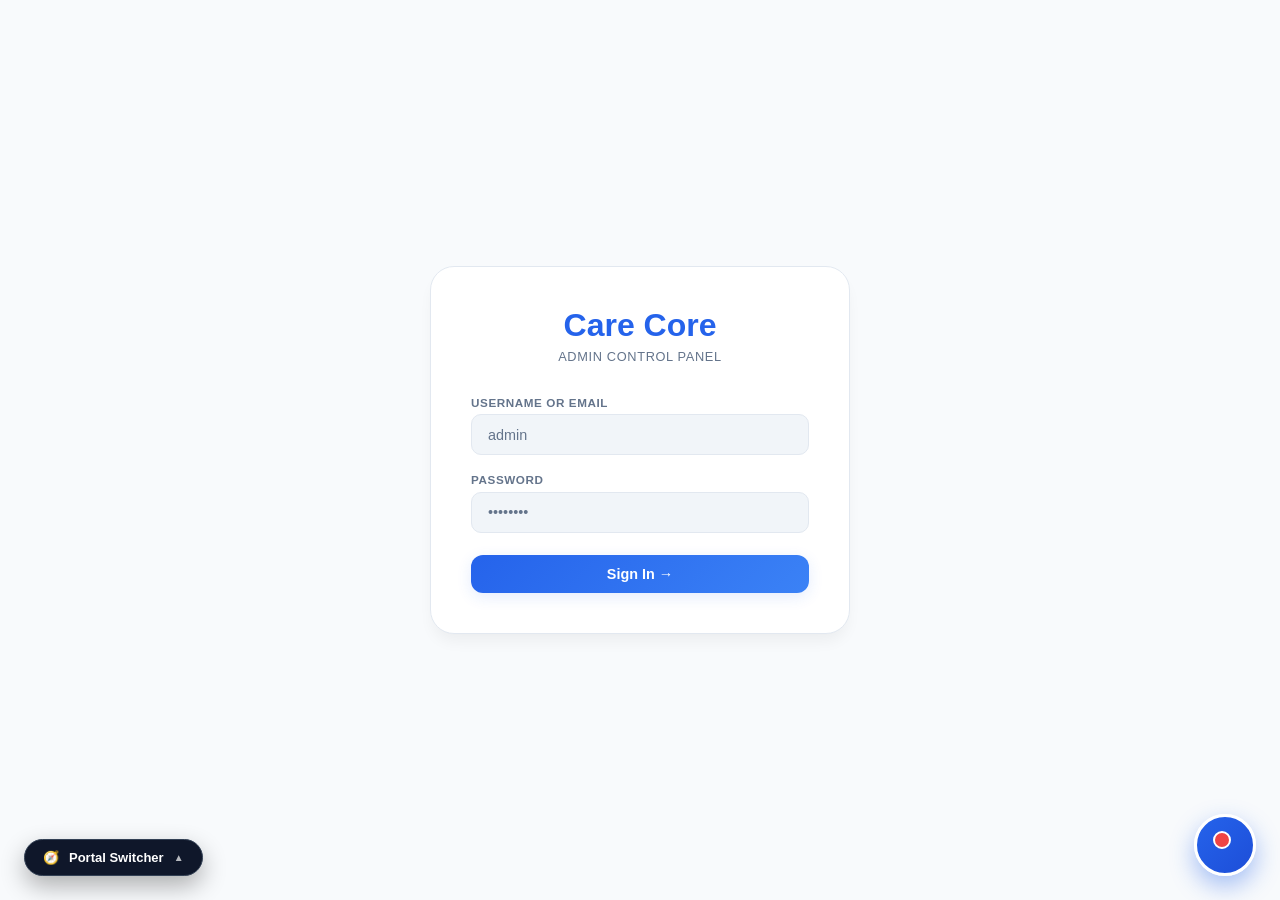
==== commit 64a9c037: "chore: remove telehealth virtual room and associated scripts across portals" ====
--- a/src/main/resources/static/admin.html
+++ b/src/main/resources/static/admin.html
@@ -976,7 +976,9 @@
   }
 }, 30000);
 </script>
-  <script src="ai-widget.js"></script>`n  <script src="telehealth-call.js"></script>`n  <script src="global-nav.js"></script>`n</body>
+  <script src="ai-widget.js"></script>
+  <script src="global-nav.js"></script>
+</body>
 </html>
 
 
